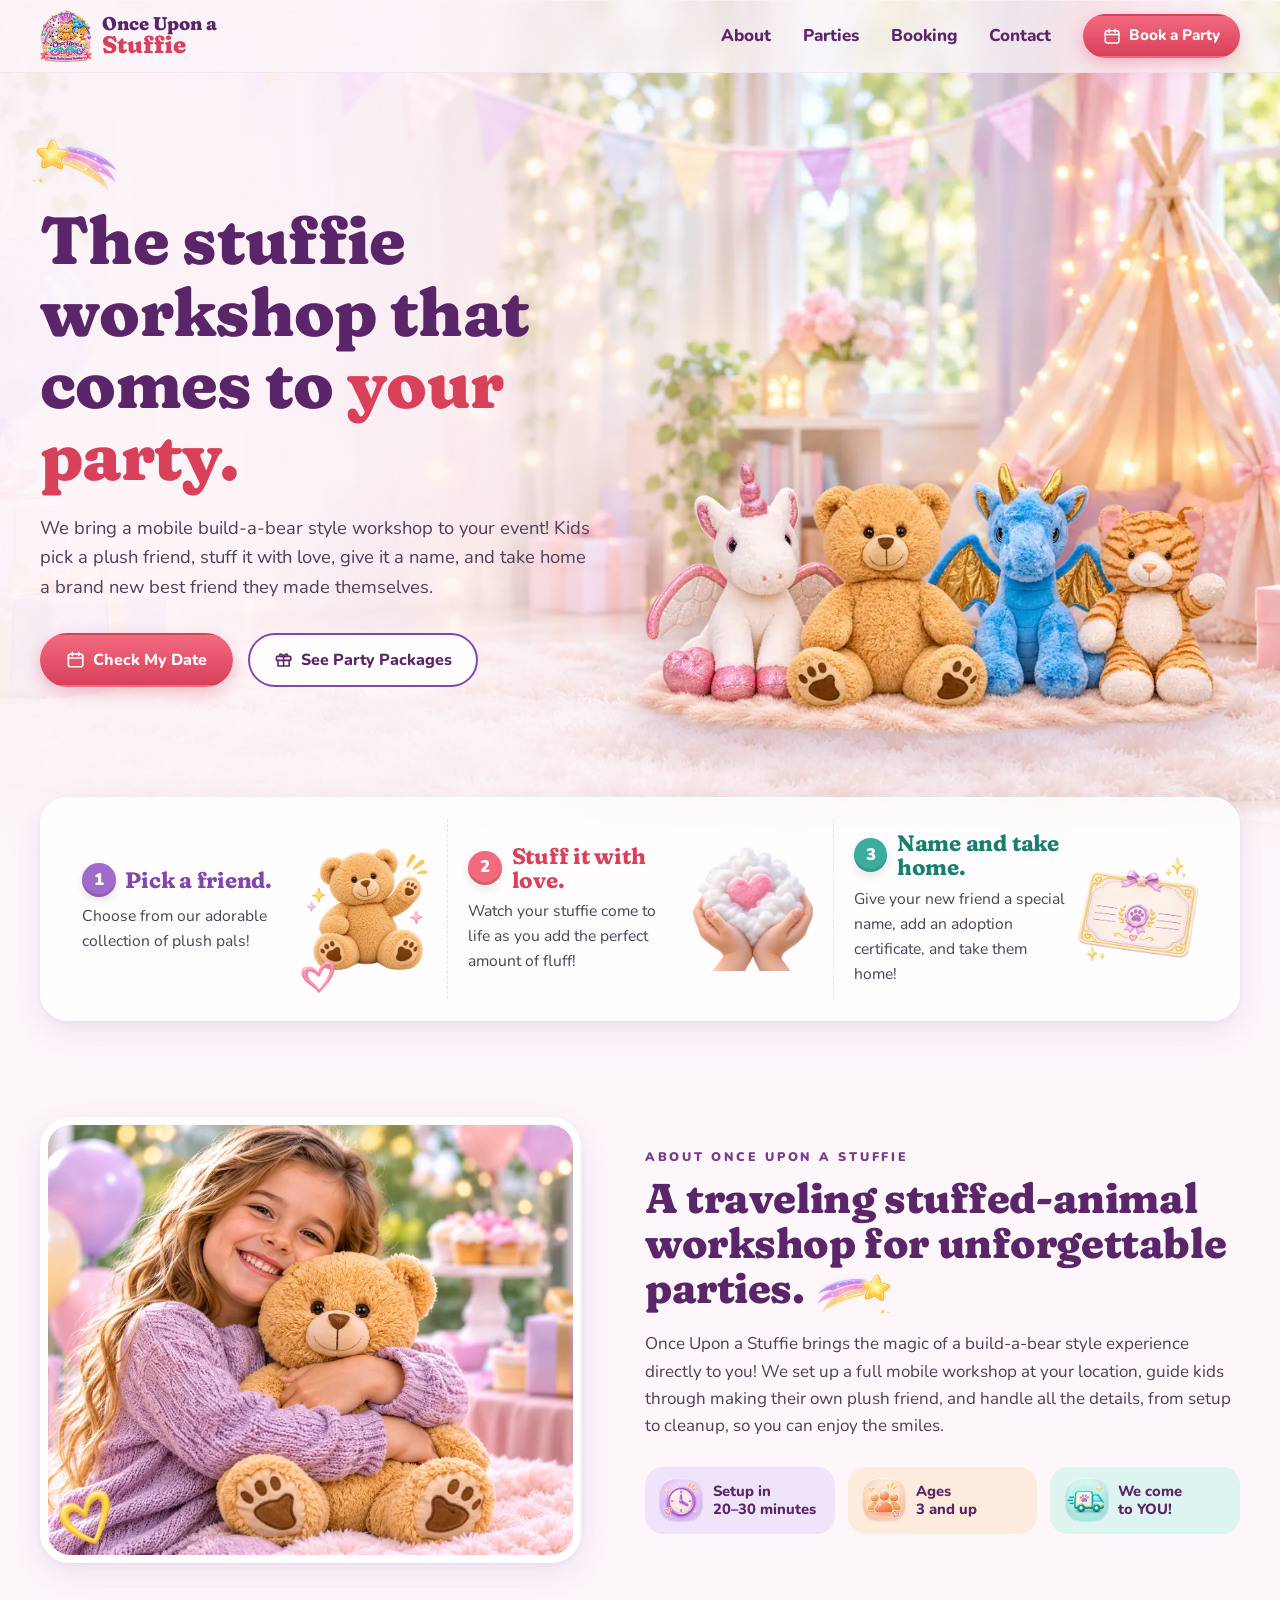
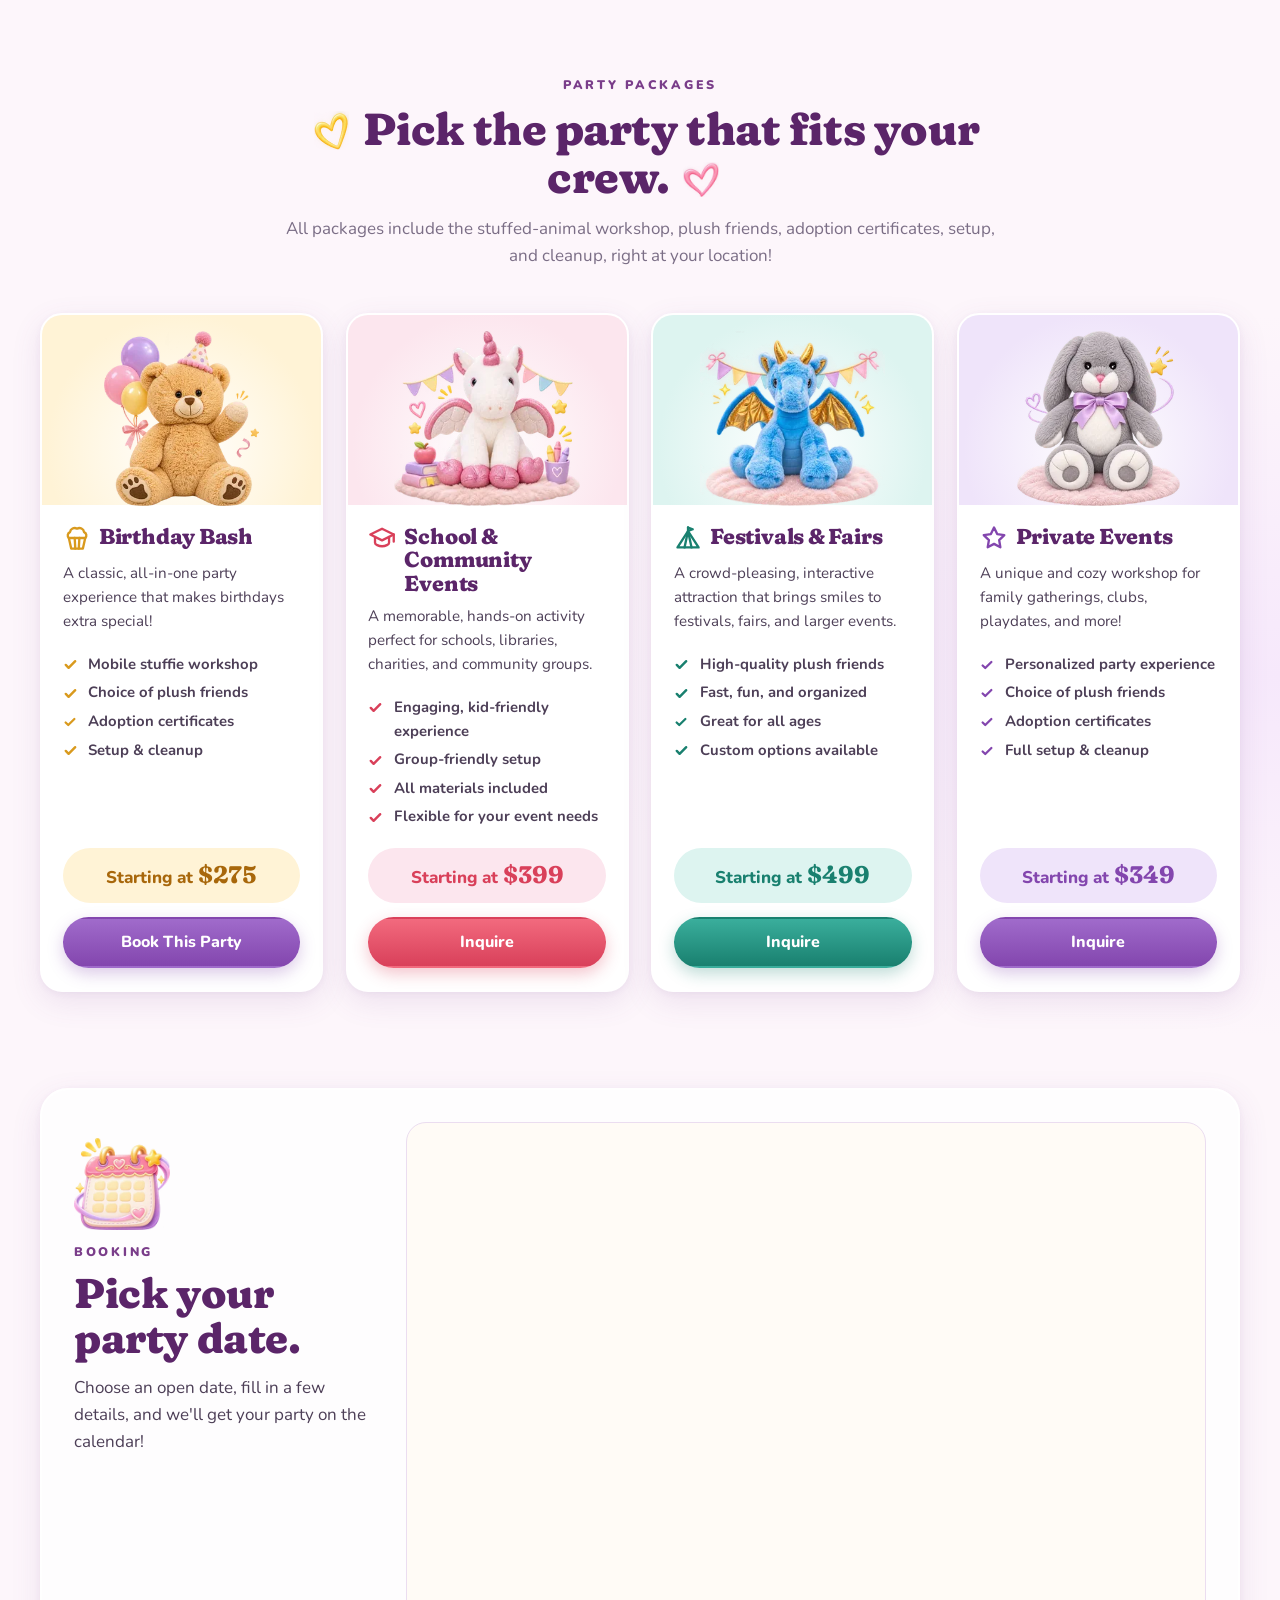
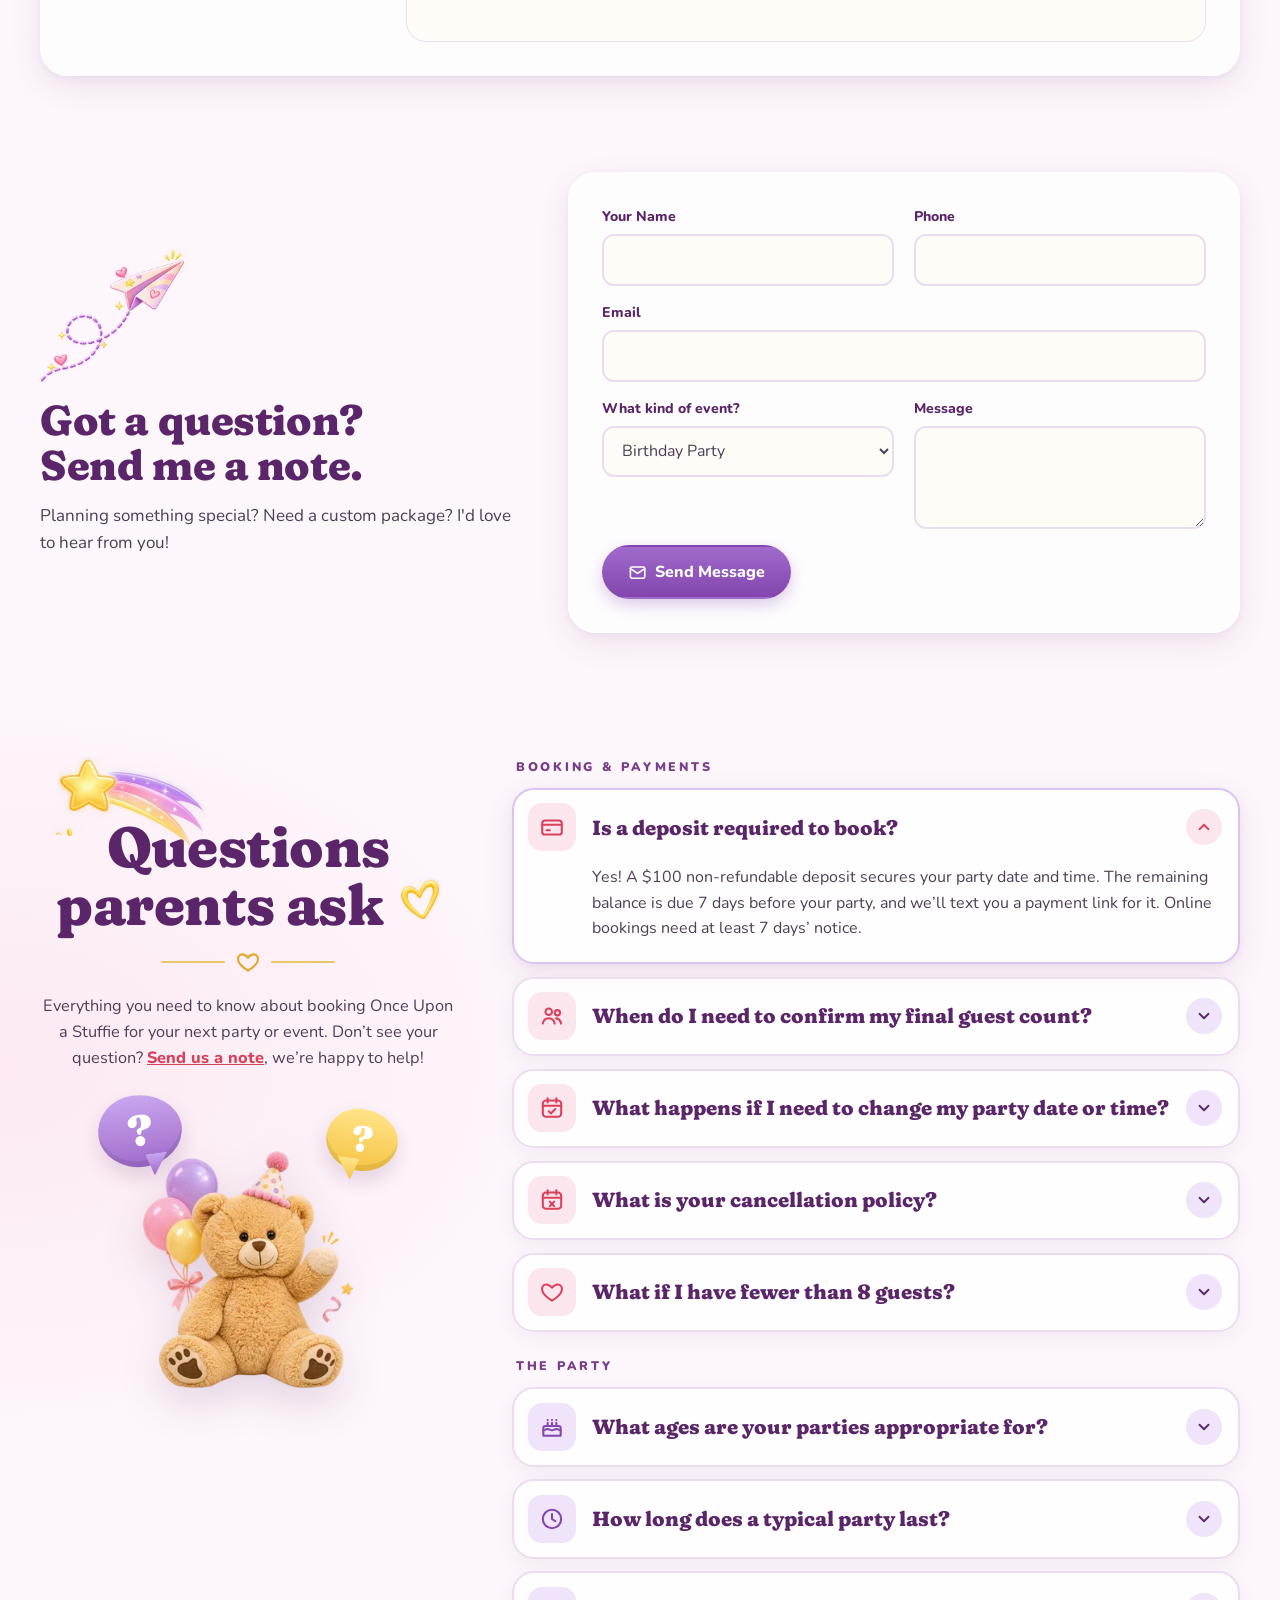
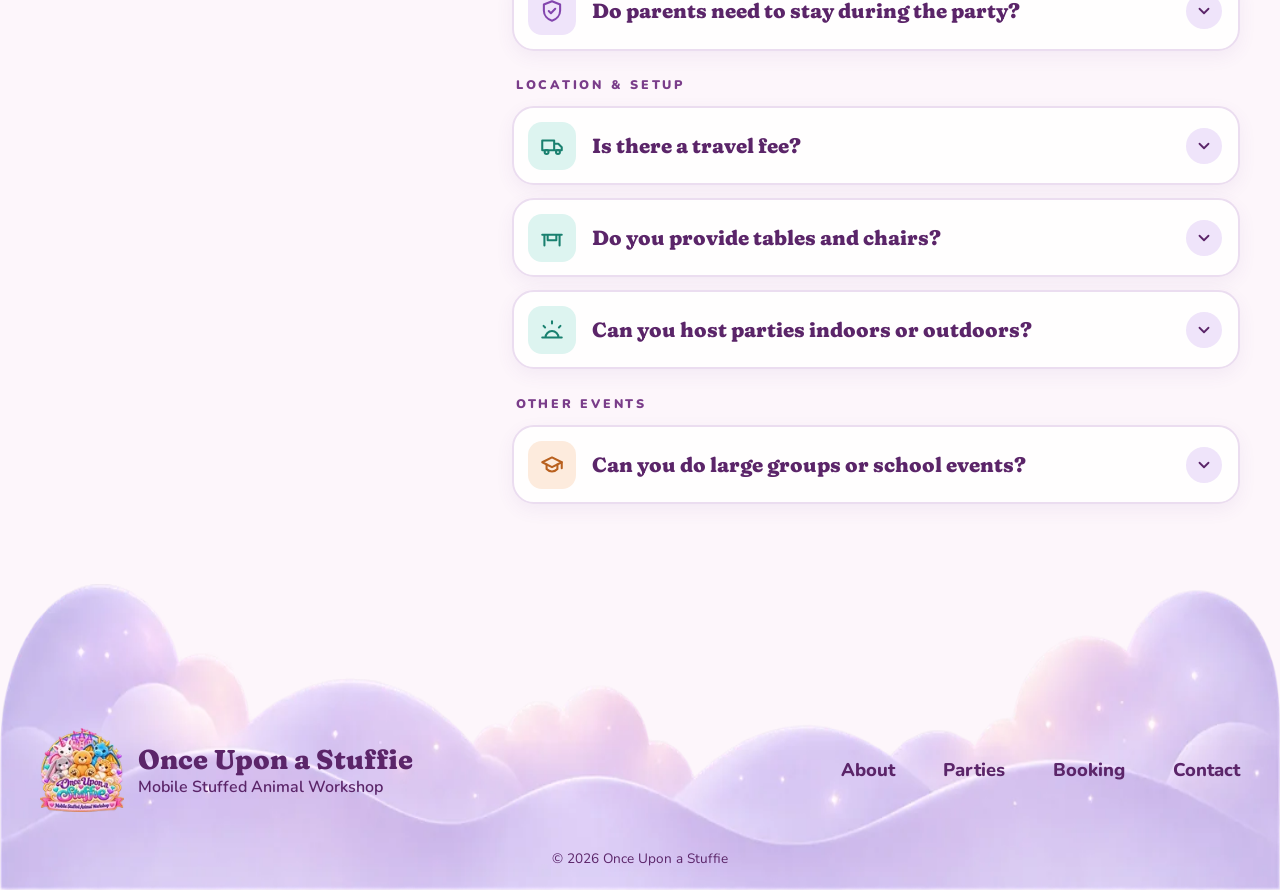
==== index.html @ 780e796c "Add Birthday Bash modal, Inquire buttons, FAQ section and footer updates" ====
<!doctype html>
<html lang="en">
<head>
  <meta charset="utf-8">
  <meta name="viewport" content="width=device-width, initial-scale=1">
  <title>Once Upon a Stuffie | Mobile Stuffed Animal Workshop</title>
  <meta name="description" content="A mobile stuffed animal workshop that comes to your party. Kids pick a plush friend, stuff it with love, name it, and take it home. Birthdays, schools, festivals and private events.">
  <meta name="theme-color" content="#FBEFF7">
  <link rel="icon" href="/favicon.png" type="image/png">
  <link rel="apple-touch-icon" href="/apple-touch-icon.png">

  <meta property="og:type" content="website">
  <meta property="og:title" content="Once Upon a Stuffie | Mobile Stuffed Animal Workshop">
  <meta property="og:description" content="The stuffie workshop that comes to your party.">
  <meta property="og:image" content="/assets/img/og-image.jpg">
  <meta name="twitter:card" content="summary_large_image">

  <link rel="preload" href="/assets/fonts/fraunces-soft.woff2" as="font" type="font/woff2" crossorigin>
  <link rel="preload" href="/assets/fonts/nunito.woff2" as="font" type="font/woff2" crossorigin>
  <link rel="preload" as="image" href="/assets/img/hero-room.webp" imagesrcset="/assets/img/hero-room-xs.webp 700w, /assets/img/hero-room-sm.webp 900w, /assets/img/hero-room.webp 1672w" imagesizes="100vw" fetchpriority="high">
  <link rel="stylesheet" href="/assets/css/styles.css">

  <script type="application/ld+json">
  {
    "@context": "https://schema.org",
    "@type": "LocalBusiness",
    "name": "Once Upon a Stuffie",
    "description": "Mobile stuffed animal workshop for birthdays, schools, festivals and private events.",
    "image": "/assets/img/og-image.jpg"
  }
  </script>
</head>
<body>
  <a class="skip-link" href="#main">Skip to content</a>

  <header class="site-header" id="top">
    <div class="wrap header-inner">
      <a class="brand" href="#top" aria-label="Once Upon a Stuffie home">
        <img src="/assets/img/logo-xs.webp" width="104" height="103" alt="" class="brand-mark">
        <span class="brand-name">Once Upon a <span>Stuffie</span></span>
      </a>
      <button class="nav-toggle" aria-expanded="false" aria-controls="site-nav" aria-label="Open menu">
        <span></span><span></span><span></span>
      </button>
      <nav class="site-nav" id="site-nav" aria-label="Main">
        <a href="#about">About</a>
        <a href="#parties">Parties</a>
        <a href="#booking">Booking</a>
        <a href="#contact">Contact</a>
        <a class="btn btn-coral btn-sm" href="#booking">
          <svg aria-hidden="true" viewBox="0 0 24 24"><use href="#i-cal"/></svg>Book a Party
        </a>
      </nav>
    </div>
  </header>

  <main id="main">
    <!-- HERO -->
    <section class="hero">
      <div class="hero-bg">
        <img src="/assets/img/hero-room.webp" srcset="/assets/img/hero-room-xs.webp 700w, /assets/img/hero-room-sm.webp 900w, /assets/img/hero-room.webp 1672w" sizes="100vw" width="1672" height="941" alt="" fetchpriority="high">
      </div>
      <div class="wrap hero-inner">
        <div class="hero-copy">
          <img class="deco deco-hero-star" src="/assets/img/deco-star.webp" width="240" height="130" alt="">
          <h1>The stuffie workshop that comes to <em>your party.</em></h1>
          <p class="lead">We bring a mobile build-a-bear style workshop to your event! Kids pick a plush friend, stuff it with love, give it a name, and take home a brand new best friend they made themselves.</p>
          <div class="hero-actions">
            <a class="btn btn-coral" href="#booking">
              <svg aria-hidden="true" viewBox="0 0 24 24"><use href="#i-cal"/></svg>Check My Date
            </a>
            <a class="btn btn-outline" href="#parties">
              <svg aria-hidden="true" viewBox="0 0 24 24"><use href="#i-gift"/></svg>See Party Packages
            </a>
          </div>
        </div>
        <div class="hero-art">
          <img class="hero-stuffies" src="/assets/img/hero-stuffies.webp" srcset="/assets/img/hero-stuffies-sm.webp 560w, /assets/img/hero-stuffies-md.webp 760w, /assets/img/hero-stuffies.webp 1000w" sizes="(max-width: 900px) 100vw, 55vw" width="1000" height="449" alt="A unicorn, teddy bear, dragon and kitty stuffie sitting together on a fluffy rug">
        </div>
      </div>
    </section>

    <!-- STEPS -->
    <section class="steps-wrap" aria-label="How it works">
      <div class="wrap">
        <ol class="steps">
          <li class="step step-1">
            <div class="step-text">
              <h2><span class="num">1</span>Pick a friend.</h2>
              <p>Choose from our adorable collection of plush pals!</p>
            </div>
            <img src="/assets/img/step-bear.webp" width="300" height="305" alt="A waving teddy bear" loading="lazy">
            <img class="deco deco-step-heart" src="/assets/img/deco-heart-pink.webp" width="90" height="88" alt="" loading="lazy">
          </li>
          <li class="step step-2">
            <div class="step-text">
              <h2><span class="num">2</span>Stuff it with love.</h2>
              <p>Watch your stuffie come to life as you add the perfect amount of fluff!</p>
            </div>
            <img src="/assets/img/step-fluff.webp" width="300" height="312" alt="Small hands holding fluffy stuffing with a pink heart" loading="lazy">
          </li>
          <li class="step step-3">
            <div class="step-text">
              <h2><span class="num">3</span>Name and take home.</h2>
              <p>Give your new friend a special name, add an adoption certificate, and take them home!</p>
            </div>
            <img src="/assets/img/step-certificate.webp" width="300" height="261" alt="A stuffie adoption certificate with a paw print seal" loading="lazy">
          </li>
        </ol>
      </div>
    </section>

    <!-- ABOUT -->
    <section class="about" id="about">
      <div class="wrap about-inner">
        <figure class="about-photo">
          <img src="/assets/img/girl-bear.webp" srcset="/assets/img/girl-bear-sm.webp 440w, /assets/img/girl-bear.webp 820w" sizes="(max-width: 900px) 100vw, 45vw" width="820" height="651" alt="A smiling girl hugging her new teddy bear at a party" loading="lazy">
          <img class="deco deco-about-hearts" src="/assets/img/deco-heart-yellow.webp" width="70" height="76" alt="" loading="lazy">
        </figure>
        <div class="about-copy">
          <p class="eyebrow">About Once Upon a Stuffie</p>
          <h2>A traveling stuffed-animal workshop for unforgettable parties. <img class="deco deco-inline-star" src="/assets/img/deco-star.webp" width="240" height="130" alt="" loading="lazy"></h2>
          <p>Once Upon a Stuffie brings the magic of a build-a-bear style experience directly to you! We set up a full mobile workshop at your location, guide kids through making their own plush friend, and handle all the details, from setup to cleanup, so you can enjoy the smiles.</p>
          <ul class="chips">
            <li class="chip chip-lilac"><img src="/assets/img/icon-clock.webp" width="140" height="139" alt="" loading="lazy">Setup in<br>20–30 minutes</li>
            <li class="chip chip-peach"><img src="/assets/img/icon-people.webp" width="140" height="138" alt="" loading="lazy">Ages<br>3 and up</li>
            <li class="chip chip-mint"><img src="/assets/img/icon-truck.webp" width="140" height="138" alt="" loading="lazy">We come<br>to YOU!</li>
          </ul>
        </div>
      </div>
    </section>

    <!-- PACKAGES -->
    <section class="packages" id="parties">
      <div class="wrap">
        <header class="section-head">
          <p class="eyebrow">Party Packages</p>
          <h2><img class="deco" src="/assets/img/deco-heart-yellow.webp" width="70" height="76" alt="" loading="lazy">Pick the party that fits your crew.<img class="deco" src="/assets/img/deco-heart-pink.webp" width="90" height="88" alt="" loading="lazy"></h2>
          <p>All packages include the stuffed-animal workshop, plush friends, adoption certificates, setup, and cleanup, right at your location!</p>
        </header>

        <div class="cards">
          <article class="card card-yellow">
            <div class="card-art"><img src="/assets/img/pkg-bear.webp" srcset="/assets/img/pkg-bear-sm.webp 260w, /assets/img/pkg-bear.webp 520w" sizes="180px" width="520" height="588" alt="A teddy bear in a party hat with balloons" loading="lazy"></div>
            <div class="card-body">
              <h3><svg aria-hidden="true" viewBox="0 0 24 24"><use href="#i-cupcake"/></svg>Birthday Bash</h3>
              <p>A classic, all-in-one party experience that makes birthdays extra special!</p>
              <ul class="checks">
                <li>Mobile stuffie workshop</li>
                <li>Choice of plush friends</li>
                <li>Adoption certificates</li>
                <li>Setup &amp; cleanup</li>
              </ul>
              <p class="price">Starting at <strong>$275</strong></p>
              <button class="btn btn-purple btn-block" type="button" data-open-packages aria-haspopup="dialog">Book This Party</button>
            </div>
          </article>

          <article class="card card-pink">
            <div class="card-art"><img src="/assets/img/pkg-unicorn.webp" srcset="/assets/img/pkg-unicorn-sm.webp 260w, /assets/img/pkg-unicorn.webp 520w" sizes="180px" width="520" height="488" alt="A winged unicorn stuffie with books and crayons" loading="lazy"></div>
            <div class="card-body">
              <h3><svg aria-hidden="true" viewBox="0 0 24 24"><use href="#i-school"/></svg>School &amp; Community Events</h3>
              <p>A memorable, hands-on activity perfect for schools, libraries, charities, and community groups.</p>
              <ul class="checks">
                <li>Engaging, kid-friendly experience</li>
                <li>Group-friendly setup</li>
                <li>All materials included</li>
                <li>Flexible for your event needs</li>
              </ul>
              <p class="price">Starting at <strong>$399</strong></p>
              <a class="btn btn-coral btn-block" href="#contact" data-inquire="School or Community Event">Inquire</a>
            </div>
          </article>

          <article class="card card-mint">
            <div class="card-art"><img src="/assets/img/pkg-dragon.webp" srcset="/assets/img/pkg-dragon-sm.webp 260w, /assets/img/pkg-dragon.webp 520w" sizes="180px" width="520" height="493" alt="A blue dragon stuffie with gold wings" loading="lazy"></div>
            <div class="card-body">
              <h3><svg aria-hidden="true" viewBox="0 0 24 24"><use href="#i-tent"/></svg>Festivals &amp; Fairs</h3>
              <p>A crowd-pleasing, interactive attraction that brings smiles to festivals, fairs, and larger events.</p>
              <ul class="checks">
                <li>High-quality plush friends</li>
                <li>Fast, fun, and organized</li>
                <li>Great for all ages</li>
                <li>Custom options available</li>
              </ul>
              <p class="price">Starting at <strong>$499</strong></p>
              <a class="btn btn-teal btn-block" href="#contact" data-inquire="Festival or Fair">Inquire</a>
            </div>
          </article>

          <article class="card card-lilac">
            <div class="card-art"><img src="/assets/img/pkg-bunny.webp" srcset="/assets/img/pkg-bunny-sm.webp 260w, /assets/img/pkg-bunny.webp 520w" sizes="180px" width="520" height="558" alt="A gray bunny stuffie with a lilac bow" loading="lazy"></div>
            <div class="card-body">
              <h3><svg aria-hidden="true" viewBox="0 0 24 24"><use href="#i-star"/></svg>Private Events</h3>
              <p>A unique and cozy workshop for family gatherings, clubs, playdates, and more!</p>
              <ul class="checks">
                <li>Personalized party experience</li>
                <li>Choice of plush friends</li>
                <li>Adoption certificates</li>
                <li>Full setup &amp; cleanup</li>
              </ul>
              <p class="price">Starting at <strong>$349</strong></p>
              <a class="btn btn-purple btn-block" href="#contact" data-inquire="Private Event">Inquire</a>
            </div>
          </article>
        </div>
      </div>
    </section>

    <!-- BOOKING -->
    <section class="booking" id="booking">
      <div class="wrap">
        <div class="panel booking-panel">
          <div class="booking-intro">
            <img class="booking-icon" src="/assets/img/icon-calendar.webp" width="220" height="210" alt="" loading="lazy">
            <p class="eyebrow">Booking</p>
            <h2>Pick your party date.</h2>
            <p>Choose an open date, fill in a few details, and we'll get your party on the calendar!</p>
            <p class="booking-picked" hidden>Package: <strong data-picked></strong></p>
          </div>
          <div class="booking-cal">
            <div id="cal-booking" class="cal-embed" aria-live="polite">
              <p class="cal-loading">Loading the calendar…</p>
            </div>
          </div>
        </div>
      </div>
    </section>

    <!-- CONTACT -->
    <section class="contact" id="contact">
      <div class="wrap contact-inner">
        <div class="contact-intro">
          <img class="contact-plane" src="/assets/img/deco-plane.webp" width="220" height="209" alt="" loading="lazy">
          <h2>Got a question?<br>Send me a note.</h2>
          <p>Planning something special? Need a custom package? I'd love to hear from you!</p>
        </div>
        <form class="panel contact-form" name="contact" method="POST" data-netlify="true" netlify-honeypot="bot-field" action="/thanks.html">
          <input type="hidden" name="form-name" value="contact">
          <p class="hp"><label>Don't fill this out: <input name="bot-field" tabindex="-1" autocomplete="off"></label></p>
          <div class="field">
            <label for="c-name">Your Name</label>
            <input id="c-name" name="name" type="text" autocomplete="name" required>
          </div>
          <div class="field">
            <label for="c-phone">Phone</label>
            <input id="c-phone" name="phone" type="tel" autocomplete="tel">
          </div>
          <div class="field field-full">
            <label for="c-email">Email</label>
            <input id="c-email" name="email" type="email" autocomplete="email" required>
          </div>
          <div class="field">
            <label for="c-type">What kind of event?</label>
            <select id="c-type" name="event-type">
              <option>Birthday Party</option>
              <option>School or Community Event</option>
              <option>Festival or Fair</option>
              <option>Private Event</option>
              <option>Something else</option>
            </select>
          </div>
          <div class="field field-msg">
            <label for="c-msg">Message</label>
            <textarea id="c-msg" name="message" rows="3" required></textarea>
          </div>
          <div class="form-foot">
            <button class="btn btn-purple" type="submit">
              <svg aria-hidden="true" viewBox="0 0 24 24"><use href="#i-mail"/></svg>Send Message
            </button>
            <p class="form-status" role="status" aria-live="polite"></p>
          </div>
        </form>
      </div>
    </section>
    <!-- FAQ -->
    <section class="faq" id="faq" aria-labelledby="faq-title">
      <div class="wrap faq-inner">
        <div class="faq-intro">
          <img class="faq-star" src="/assets/img/deco-star.webp" width="240" height="130" alt="" loading="lazy">
          <h2 id="faq-title">Questions parents ask <img class="faq-heart" src="/assets/img/deco-heart-yellow.webp" width="70" height="76" alt="" loading="lazy"></h2>
          <span class="faq-rule" aria-hidden="true"><svg viewBox="0 0 24 24"><path d="M12 20s-7.5-4.6-9-9.2C2 7.6 4 5 6.9 5c2 0 3.6 1.2 5.1 3 1.5-1.8 3.1-3 5.1-3C20 5 22 7.6 21 10.8 19.5 15.4 12 20 12 20z" fill="none" stroke="currentColor" stroke-width="2"/></svg></span>
          <p>Everything you need to know about booking Once Upon a Stuffie for your next party or event. Don’t see your question? <a href="#contact">Send us a note</a>, we’re happy to help!</p>
          <div class="faq-art" aria-hidden="true">
            <span class="faq-bubble faq-bubble-purple">?</span>
            <span class="faq-bubble faq-bubble-yellow">?</span>
            <img src="/assets/img/pkg-bear.webp" srcset="/assets/img/pkg-bear-sm.webp 260w, /assets/img/pkg-bear.webp 520w" sizes="260px" width="520" height="588" alt="" loading="lazy">
          </div>
        </div>
        <div class="faq-list">
          <h3 class="faq-group">Booking &amp; Payments</h3>
          <details class="faq-item faq-pink" open>
            <summary><span class="faq-icon" aria-hidden="true"><svg viewBox="0 0 24 24"><g fill="none" stroke="currentColor" stroke-width="1.9" stroke-linecap="round" stroke-linejoin="round"><rect x="3" y="6" width="18" height="13" rx="2.5"/><path d="M3 10h18M7 15h3"/></g></svg></span><span class="faq-q">Is a deposit required to book?</span><span class="faq-chev" aria-hidden="true"><svg viewBox="0 0 24 24"><path d="m6 9 6 6 6-6" fill="none" stroke="currentColor" stroke-width="2.4" stroke-linecap="round" stroke-linejoin="round"/></svg></span></summary>
            <p>Yes! A $100 non-refundable deposit secures your party date and time. The remaining balance is due 7 days before your party, and we’ll text you a payment link for it. Online bookings need at least 7 days’ notice.</p>
          </details>
          <details class="faq-item faq-pink">
            <summary><span class="faq-icon" aria-hidden="true"><svg viewBox="0 0 24 24"><g fill="none" stroke="currentColor" stroke-width="1.9" stroke-linecap="round" stroke-linejoin="round"><circle cx="9" cy="8" r="3"/><path d="M3.5 19c.6-3.2 2.8-5 5.5-5s4.9 1.8 5.5 5"/><circle cx="17" cy="9" r="2.4"/><path d="M15.8 14.2c2.3.3 4 1.9 4.6 4.8"/></g></svg></span><span class="faq-q">When do I need to confirm my final guest count?</span><span class="faq-chev" aria-hidden="true"><svg viewBox="0 0 24 24"><path d="m6 9 6 6 6-6" fill="none" stroke="currentColor" stroke-width="2.4" stroke-linecap="round" stroke-linejoin="round"/></svg></span></summary>
            <p>Your final guest count is due at least 7 days before your party. That gives us time to prepare everything for your celebration! Extra guests may be added based on availability and are $38 each.</p>
          </details>
          <details class="faq-item faq-pink">
            <summary><span class="faq-icon" aria-hidden="true"><svg viewBox="0 0 24 24"><g fill="none" stroke="currentColor" stroke-width="1.9" stroke-linecap="round" stroke-linejoin="round"><rect x="3.5" y="5" width="17" height="15" rx="3"/><path d="M8 3v4M16 3v4M3.5 10h17M9 15l2 2 4-4"/></g></svg></span><span class="faq-q">What happens if I need to change my party date or time?</span><span class="faq-chev" aria-hidden="true"><svg viewBox="0 0 24 24"><path d="m6 9 6 6 6-6" fill="none" stroke="currentColor" stroke-width="2.4" stroke-linecap="round" stroke-linejoin="round"/></svg></span></summary>
            <p>Send us a note through the contact form or email <a href="mailto:onceuponastuffie@gmail.com">onceuponastuffie@gmail.com</a> as soon as you can. You can reschedule one time, and your deposit moves to your new date, as long as you let us know at least 7 days before your party. New dates depend on availability.</p>
          </details>
          <details class="faq-item faq-pink">
            <summary><span class="faq-icon" aria-hidden="true"><svg viewBox="0 0 24 24"><g fill="none" stroke="currentColor" stroke-width="1.9" stroke-linecap="round" stroke-linejoin="round"><rect x="3.5" y="5" width="17" height="15" rx="3"/><path d="M8 3v4M16 3v4M3.5 10h17M10 13.5l4 4M14 13.5l-4 4"/></g></svg></span><span class="faq-q">What is your cancellation policy?</span><span class="faq-chev" aria-hidden="true"><svg viewBox="0 0 24 24"><path d="m6 9 6 6 6-6" fill="none" stroke="currentColor" stroke-width="2.4" stroke-linecap="round" stroke-linejoin="round"/></svg></span></summary>
            <p>We understand that things come up! Deposits are non-refundable. If you cancel, any payments you’ve made become a one-time credit toward a future Once Upon a Stuffie party, based on availability. If we ever have to cancel, you’ll get a full refund of everything you’ve paid, or you can reschedule if you prefer.</p>
          </details>
          <details class="faq-item faq-pink">
            <summary><span class="faq-icon" aria-hidden="true"><svg viewBox="0 0 24 24"><g fill="none" stroke="currentColor" stroke-width="1.9" stroke-linecap="round" stroke-linejoin="round"><path d="M12 20s-7.5-4.6-9-9.2C2 7.6 4 5 6.9 5c2 0 3.6 1.2 5.1 3 1.5-1.8 3.1-3 5.1-3C20 5 22 7.6 21 10.8 19.5 15.4 12 20 12 20z"/></g></svg></span><span class="faq-q">What if I have fewer than 8 guests?</span><span class="faq-chev" aria-hidden="true"><svg viewBox="0 0 24 24"><path d="m6 9 6 6 6-6" fill="none" stroke="currentColor" stroke-width="2.4" stroke-linecap="round" stroke-linejoin="round"/></svg></span></summary>
            <p>No problem! Our packages are designed for up to 8 guests, and you’re welcome to celebrate with fewer. The package price stays the same no matter how many guests attend.</p>
          </details>
          <h3 class="faq-group">The Party</h3>
          <details class="faq-item faq-lilac">
            <summary><span class="faq-icon" aria-hidden="true"><svg viewBox="0 0 24 24"><g fill="none" stroke="currentColor" stroke-width="1.9" stroke-linecap="round" stroke-linejoin="round"><path d="M4 20h16v-7a2 2 0 0 0-2-2H6a2 2 0 0 0-2 2z"/><path d="M4 15c1.6 0 2.4-1.2 4-1.2s2.4 1.2 4 1.2 2.4-1.2 4-1.2 2.4 1.2 4 1.2M8 11V8M12 11V8M16 11V8"/><path d="M8 5.5v.01M12 5.5v.01M16 5.5v.01"/></g></svg></span><span class="faq-q">What ages are your parties appropriate for?</span><span class="faq-chev" aria-hidden="true"><svg viewBox="0 0 24 24"><path d="m6 9 6 6 6-6" fill="none" stroke="currentColor" stroke-width="2.4" stroke-linecap="round" stroke-linejoin="round"/></svg></span></summary>
            <p>We recommend our workshops for children ages 3 and up. Some materials have small parts that can be a choking hazard for children under 3, so younger kids need direct help and supervision from an adult.</p>
          </details>
          <details class="faq-item faq-lilac">
            <summary><span class="faq-icon" aria-hidden="true"><svg viewBox="0 0 24 24"><g fill="none" stroke="currentColor" stroke-width="1.9" stroke-linecap="round" stroke-linejoin="round"><circle cx="12" cy="12" r="8.5"/><path d="M12 7.5V12l3 2"/></g></svg></span><span class="faq-q">How long does a typical party last?</span><span class="faq-chev" aria-hidden="true"><svg viewBox="0 0 24 24"><path d="m6 9 6 6 6-6" fill="none" stroke="currentColor" stroke-width="2.4" stroke-linecap="round" stroke-linejoin="round"/></svg></span></summary>
            <p>The Starter party is 60 minutes and the Deluxe party is 90 minutes. We also need about 30 minutes to set up before and 30 minutes to clean up after, so plan for about 2 hours on site for Starter and 2.5 hours for Deluxe.</p>
          </details>
          <details class="faq-item faq-lilac">
            <summary><span class="faq-icon" aria-hidden="true"><svg viewBox="0 0 24 24"><g fill="none" stroke="currentColor" stroke-width="1.9" stroke-linecap="round" stroke-linejoin="round"><path d="M12 3l7.5 3v5.5c0 4.6-3.2 8.2-7.5 9.5-4.3-1.3-7.5-4.9-7.5-9.5V6z"/><path d="M9 12l2 2 4-4"/></g></svg></span><span class="faq-q">Do parents need to stay during the party?</span><span class="faq-chev" aria-hidden="true"><svg viewBox="0 0 24 24"><path d="m6 9 6 6 6-6" fill="none" stroke="currentColor" stroke-width="2.4" stroke-linecap="round" stroke-linejoin="round"/></svg></span></summary>
            <p>Yes. A responsible adult must stay for the whole party. Our friendly attendants guide guests through the stuffie making, but they don’t provide childcare or supervise children on their own.</p>
          </details>
          <h3 class="faq-group">Location &amp; Setup</h3>
          <details class="faq-item faq-mint">
            <summary><span class="faq-icon" aria-hidden="true"><svg viewBox="0 0 24 24"><g fill="none" stroke="currentColor" stroke-width="1.9" stroke-linecap="round" stroke-linejoin="round"><path d="M3 7h11v9H3zM14 10h3.8l3.2 3.2V16H14z"/><circle cx="7" cy="17.5" r="1.8"/><circle cx="17.5" cy="17.5" r="1.8"/></g></svg></span><span class="faq-q">Is there a travel fee?</span><span class="faq-chev" aria-hidden="true"><svg viewBox="0 0 24 24"><path d="m6 9 6 6 6-6" fill="none" stroke="currentColor" stroke-width="2.4" stroke-linecap="round" stroke-linejoin="round"/></svg></span></summary>
            <p>We’re based in Orlando, Florida, and travel within 20 miles of ZIP code 32837 is included. Events farther away may have a travel fee. Send us your event location and we’ll give you a quote.</p>
          </details>
          <details class="faq-item faq-mint">
            <summary><span class="faq-icon" aria-hidden="true"><svg viewBox="0 0 24 24"><g fill="none" stroke="currentColor" stroke-width="1.9" stroke-linecap="round" stroke-linejoin="round"><path d="M3 9h18M5 9v10M19 9v10M8 9v5h8V9"/></g></svg></span><span class="faq-q">Do you provide tables and chairs?</span><span class="faq-chev" aria-hidden="true"><svg viewBox="0 0 24 24"><path d="m6 9 6 6 6-6" fill="none" stroke="currentColor" stroke-width="2.4" stroke-linecap="round" stroke-linejoin="round"/></svg></span></summary>
            <p>We ask the party host to provide tables and chairs for all participants. We bring the workshop supplies and handle setup and cleanup of our activity area, so you can enjoy the celebration!</p>
          </details>
          <details class="faq-item faq-mint">
            <summary><span class="faq-icon" aria-hidden="true"><svg viewBox="0 0 24 24"><g fill="none" stroke="currentColor" stroke-width="1.9" stroke-linecap="round" stroke-linejoin="round"><path d="M3 19h18M6 19a6 6 0 0 1 12 0"/><path d="M12 6V4M5.6 9.6 4.2 8.2M18.4 9.6l1.4-1.4"/></g></svg></span><span class="faq-q">Can you host parties indoors or outdoors?</span><span class="faq-chev" aria-hidden="true"><svg viewBox="0 0 24 24"><path d="m6 9 6 6 6-6" fill="none" stroke="currentColor" stroke-width="2.4" stroke-linecap="round" stroke-linejoin="round"/></svg></span></summary>
            <p>Absolutely! Outdoor parties need a covered, shaded area to protect guests and supplies. If there’s rain or severe weather, an indoor backup location is required so everyone can enjoy the party safely.</p>
          </details>
          <h3 class="faq-group">Other Events</h3>
          <details class="faq-item faq-peach">
            <summary><span class="faq-icon" aria-hidden="true"><svg viewBox="0 0 24 24"><g fill="none" stroke="currentColor" stroke-width="1.9" stroke-linecap="round" stroke-linejoin="round"><path d="M3 9.5 12 5l9 4.5-9 4.5z"/><path d="M7 11.5v4.2c1.4 1.5 3 2.3 5 2.3s3.6-.8 5-2.3v-4.2M21 9.5V15"/></g></svg></span><span class="faq-q">Can you do large groups or school events?</span><span class="faq-chev" aria-hidden="true"><svg viewBox="0 0 24 24"><path d="m6 9 6 6 6-6" fill="none" stroke="currentColor" stroke-width="2.4" stroke-linecap="round" stroke-linejoin="round"/></svg></span></summary>
            <p>Yes! Along with birthday parties, we love bringing the workshop to schools, daycares, corporate events, community gatherings, and other special occasions. Tap <strong>Inquire</strong> on a package above or <a href="#contact">send us a note</a> with your event details, estimated guest count, and location, and we’ll put together a custom quote.</p>
          </details>
        </div>
      </div>
    </section>
  </main>

  <!-- BIRTHDAY PACKAGES MODAL -->
  <dialog class="pkg-modal" id="pkg-modal" aria-labelledby="pkg-title">
    <div class="pkg-sheet">
      <span class="pkg-grabber" aria-hidden="true"></span>
      <header class="pkg-head">
        <img class="pkg-star" src="/assets/img/deco-star.webp" width="240" height="130" alt="" loading="lazy">
        <button class="pkg-close" type="button" data-close-packages aria-label="Close">
          <svg aria-hidden="true" viewBox="0 0 24 24"><path d="M6 6l12 12M18 6L6 18" fill="none" stroke="currentColor" stroke-width="2.6" stroke-linecap="round"/></svg>
        </button>
        <p class="eyebrow">Birthday Bash</p>
        <h2 id="pkg-title">Choose your party package</h2>
        <p class="pkg-sub">We bring the whole workshop to you and take care of setup and cleanup.</p>
      </header>

      <div class="pkg-options">
        <article class="pkg pkg-starter">
          <div class="pkg-art">
            <img src="/assets/img/pkg-bear.webp" srcset="/assets/img/pkg-bear-sm.webp 260w, /assets/img/pkg-bear.webp 520w" sizes="140px" width="520" height="588" alt="A teddy bear in a party hat" loading="lazy">
            <span class="pkg-time"><svg aria-hidden="true" viewBox="0 0 24 24"><g fill="none" stroke="currentColor" stroke-width="2.4" stroke-linecap="round" stroke-linejoin="round"><circle cx="12" cy="12" r="9"/><path d="M12 7v5l3 2"/></g></svg>60 minutes</span>
          </div>
          <div class="pkg-body">
            <div class="pkg-title-row">
              <h3>Starter</h3>
              <p class="pkg-price">from <strong>$275</strong></p>
            </div>
            <p class="pkg-guests">Up to 8 guests, $38 per extra guest</p>
            <ul class="checks">
              <li>A 16" stuffed animal for every guest</li>
              <li>Stuffing and a wishing heart</li>
              <li>Mini white t-shirt plus decorating supplies</li>
              <li>Adoption certificates</li>
              <li>A party attendant to host, set up and clean up</li>
            </ul>
            <button class="btn btn-purple btn-block" type="button" data-book="onceuponastuffie/starter-party-package" data-book-name="Starter">
              <svg aria-hidden="true" viewBox="0 0 24 24"><use href="#i-cal"/></svg>Book Starter
            </button>
          </div>
        </article>

        <article class="pkg pkg-deluxe">
          <div class="pkg-art">
            <img src="/assets/img/pkg-unicorn.webp" srcset="/assets/img/pkg-unicorn-sm.webp 260w, /assets/img/pkg-unicorn.webp 520w" sizes="140px" width="520" height="488" alt="A winged unicorn stuffie" loading="lazy">
            <span class="pkg-time"><svg aria-hidden="true" viewBox="0 0 24 24"><g fill="none" stroke="currentColor" stroke-width="2.4" stroke-linecap="round" stroke-linejoin="round"><circle cx="12" cy="12" r="9"/><path d="M12 7v5l3 2"/></g></svg>90 minutes</span>
            <img class="pkg-heart" src="/assets/img/deco-heart-pink.webp" width="90" height="88" alt="" loading="lazy">
          </div>
          <div class="pkg-body">
            <div class="pkg-title-row">
              <h3>Deluxe</h3>
              <p class="pkg-price">from <strong>$400</strong></p>
            </div>
            <p class="pkg-guests">Up to 8 guests, $38 per extra guest</p>
            <p class="pkg-plus">Everything in Starter, plus:</p>
            <ul class="checks">
              <li>A choice of outfits for every stuffie</li>
              <li>A take-home box for every guest</li>
              <li>Invitation cards for your party</li>
              <li>30 extra minutes of party time</li>
            </ul>
            <button class="btn btn-coral btn-block" type="button" data-book="onceuponastuffie/deluxe-party-package" data-book-name="Deluxe">
              <svg aria-hidden="true" viewBox="0 0 24 24"><use href="#i-cal"/></svg>Book Deluxe
            </button>
          </div>
        </article>
      </div>

      <div class="pkg-note">
        <svg aria-hidden="true" viewBox="0 0 24 24"><use href="#i-gift"/></svg>
        <p><strong>A $100 deposit holds your date.</strong> Your balance and final guest count are due 7 days before the party, and we’ll text you a payment link. The deposit moves to a new date once if you reschedule with at least 7 days' notice.</p>
      </div>
    </div>
  </dialog>

  <footer class="site-footer">
    <div class="wrap footer-inner">
      <a class="brand" href="#top">
        <img src="/assets/img/logo-xs.webp" srcset="/assets/img/logo-xs.webp 104w, /assets/img/logo-sm.webp 300w" sizes="84px" width="104" height="103" alt="" class="brand-mark" loading="lazy">
        <span class="brand-name">Once Upon a Stuffie<small>Mobile Stuffed Animal Workshop</small></span>
      </a>
      <nav aria-label="Footer">
        <a href="#about">About</a>
        <a href="#parties">Parties</a>
        <a href="#booking">Booking</a>
        <a href="#contact">Contact</a>
      </nav>
      <p class="copyright">© <span data-year>2026</span> Once Upon a Stuffie</p>
    </div>
  </footer>

  <!-- Icons -->
  <svg width="0" height="0" style="position:absolute" aria-hidden="true">
    <symbol id="i-cal" viewBox="0 0 24 24"><g fill="none" stroke="currentColor" stroke-width="2" stroke-linecap="round" stroke-linejoin="round"><rect x="3" y="5" width="18" height="16" rx="3"/><path d="M8 3v4M16 3v4M3 10h18"/></g></symbol>
    <symbol id="i-gift" viewBox="0 0 24 24"><g fill="none" stroke="currentColor" stroke-width="2" stroke-linecap="round" stroke-linejoin="round"><rect x="3" y="8" width="18" height="5" rx="1"/><path d="M5 13v7h14v-7M12 8v12M12 8c-1-3-5-4-5-1.5S10 8 12 8zm0 0c1-3 5-4 5-1.5S14 8 12 8z"/></g></symbol>
    <symbol id="i-mail" viewBox="0 0 24 24"><g fill="none" stroke="currentColor" stroke-width="2" stroke-linecap="round" stroke-linejoin="round"><rect x="3" y="5" width="18" height="14" rx="2"/><path d="m3 7 9 6 9-6"/></g></symbol>
    <symbol id="i-cupcake" viewBox="0 0 24 24"><g fill="none" stroke="currentColor" stroke-width="2" stroke-linecap="round" stroke-linejoin="round"><path d="M5 12h14l-2 9H7z"/><path d="M5 12a3 3 0 0 1 1-5 4 4 0 0 1 6-3 4 4 0 0 1 6 3 3 3 0 0 1 1 5M10 12l.5 9M14 12l-.5 9"/></g></symbol>
    <symbol id="i-school" viewBox="0 0 24 24"><g fill="none" stroke="currentColor" stroke-width="2" stroke-linecap="round" stroke-linejoin="round"><path d="m2 9 10-5 10 5-10 5z"/><path d="M6 11v5c0 1.5 3 3 6 3s6-1.5 6-3v-5M22 9v6"/></g></symbol>
    <symbol id="i-tent" viewBox="0 0 24 24"><g fill="none" stroke="currentColor" stroke-width="2" stroke-linecap="round" stroke-linejoin="round"><path d="M12 3v3M12 6 3 20h18z"/><path d="m12 6-3 14M12 6l3 14M12 3l4 1.5-4 1.5"/></g></symbol>
    <symbol id="i-star" viewBox="0 0 24 24"><path fill="none" stroke="currentColor" stroke-width="2" stroke-linejoin="round" d="m12 3 2.7 5.6 6.1.9-4.4 4.3 1 6.1L12 17l-5.4 2.9 1-6.1-4.4-4.3 6.1-.9z"/></symbol>
  </svg>

  <script src="/assets/js/main.js" defer></script>
</body>
</html>
---- assets/css/styles.css ----
@font-face {
  font-family: "Fraunces";
  src: url("/assets/fonts/fraunces-soft.woff2") format("woff2-variations");
  font-weight: 100 900;
  font-style: normal;
  font-display: swap;
}
@font-face {
  font-family: "Nunito";
  src: url("/assets/fonts/nunito.woff2") format("woff2-variations");
  font-weight: 200 1000;
  font-style: normal;
  font-display: swap;
}

:root {
  --plum: #5B2569;
  --plum-soft: #7A3D8A;
  --ink: #4D3F57;
  --muted: #7B6E86;
  --coral: #D9405A;
  --coral-hi: #F26A7E;
  --purple: #8346AE;
  --purple-hi: #A06BCB;
  --teal: #19806F;
  --teal-hi: #3AAE9C;
  --lilac: #EFE4FA;
  --lilac-deep: #D9C4F2;
  --peach: #FDEBDD;
  --mint: #DDF4F0;
  --pink: #FCE6EE;
  --yellow: #FFF3D6;
  --cream: #FFFBF6;
  --line: #EBDDF0;
  --bg: #FDF6FB;
  --radius: 22px;
  --shadow: 0 10px 30px rgba(120, 70, 150, .12), 0 2px 6px rgba(120, 70, 150, .06);
  --display: "Fraunces", "Georgia", serif;
  --body: "Nunito", system-ui, -apple-system, "Segoe UI", sans-serif;
}

*, *::before, *::after { box-sizing: border-box; }
html { scroll-behavior: smooth; scroll-padding-top: 84px; -webkit-text-size-adjust: 100%; }
@media (prefers-reduced-motion: reduce) { html { scroll-behavior: auto; } * { transition: none !important; animation: none !important; } }
body {
  margin: 0;
  font-family: var(--body);
  font-size: 1.0625rem;
  line-height: 1.6;
  color: var(--ink);
  background:
    radial-gradient(1200px 600px at 100% 40%, #F6E8FB 0%, transparent 60%),
    radial-gradient(900px 600px at 0% 75%, #FCE9F1 0%, transparent 60%),
    var(--bg);
  overflow-x: hidden;
}
img { max-width: 100%; height: auto; display: block; }
a { color: inherit; }
h1, h2, h3 {
  font-family: var(--display);
  font-variation-settings: "SOFT" 100, "opsz" 72;
  color: var(--plum);
  line-height: 1.08;
  margin: 0;
  letter-spacing: -.01em;
}
p { margin: 0; }
.wrap { width: min(1200px, 100% - 40px); margin-inline: auto; }
.skip-link { position: absolute; left: -999px; top: 8px; background: #fff; padding: 8px 14px; border-radius: 8px; z-index: 100; }
.skip-link:focus { left: 8px; }
:focus-visible { outline: 3px solid var(--purple); outline-offset: 3px; border-radius: 6px; }
.deco { pointer-events: none; user-select: none; }

/* Buttons */
.btn {
  display: inline-flex; align-items: center; justify-content: center; gap: .5em;
  font: 800 1rem/1 var(--body);
  padding: .95em 1.5em;
  border-radius: 999px;
  border: 2px solid transparent;
  text-decoration: none;
  cursor: pointer;
  transition: transform .15s ease, box-shadow .15s ease, background-color .15s ease;
  color: #fff;
}
.btn svg { width: 1.2em; height: 1.2em; flex: none; }
.btn:hover { transform: translateY(-2px); }
.btn:active { transform: translateY(0); }
.btn-coral { background: linear-gradient(180deg, var(--coral-hi), var(--coral)); box-shadow: 0 6px 16px rgba(217, 64, 90, .3); }
.btn-purple { background: linear-gradient(180deg, var(--purple-hi), var(--purple)); box-shadow: 0 6px 16px rgba(131, 70, 174, .28); }
.btn-teal { background: linear-gradient(180deg, var(--teal-hi), var(--teal)); box-shadow: 0 6px 16px rgba(25, 128, 111, .28); }
.btn-outline { color: var(--plum); background: rgba(255, 255, 255, .85); border-color: var(--purple); }
.btn-sm { padding: .7em 1.2em; font-size: .95rem; }
.btn-block { width: 100%; }

.eyebrow {
  font-weight: 900; font-size: .78rem; letter-spacing: .22em; text-transform: uppercase;
  color: var(--plum-soft); margin-bottom: .6rem;
}

/* Header */
.site-header {
  position: sticky; top: 0; z-index: 50;
  background: rgba(253, 246, 251, .72);
  backdrop-filter: blur(12px); -webkit-backdrop-filter: blur(12px);
  border-bottom: 1px solid rgba(235, 221, 240, .6);
}
.header-inner { display: flex; align-items: center; justify-content: space-between; height: 72px; }
.brand { display: flex; align-items: center; gap: .6rem; text-decoration: none; }
.brand-mark { width: 52px; height: 52px; }
.brand-name {
  font-family: var(--display); font-variation-settings: "SOFT" 100; font-weight: 800;
  color: var(--plum); font-size: 1.15rem; line-height: 1;
}
.brand-name span { display: block; font-size: 1.5rem; color: var(--coral); }
.site-nav { display: flex; align-items: center; gap: 2rem; }
.site-nav a:not(.btn) { text-decoration: none; font-weight: 800; color: var(--plum); position: relative; }
.site-nav a:not(.btn)::after {
  content: ""; position: absolute; left: 0; right: 0; bottom: -4px; height: 3px; border-radius: 3px;
  background: var(--coral-hi); transform: scaleX(0); transition: transform .2s ease;
}
.site-nav a:not(.btn):hover::after { transform: scaleX(1); }
.nav-toggle { display: none; }

/* Hero */
.hero { position: relative; isolation: isolate; overflow: hidden; margin-top: -72px; padding-top: 72px; }
.hero-bg { position: absolute; inset: 0; z-index: -2; }
.hero-bg img { width: 100%; height: 100%; object-fit: cover; object-position: center 40%; }
.hero::before {
  content: ""; position: absolute; inset: 0; z-index: -1;
  background:
    linear-gradient(90deg, rgba(253, 246, 251, .92) 0%, rgba(253, 246, 251, .7) 38%, rgba(253, 246, 251, 0) 62%),
    linear-gradient(0deg, var(--bg) 0%, rgba(253, 246, 251, 0) 22%);
}
.hero-inner {
  display: grid; grid-template-columns: 1fr 1.1fr; align-items: center; gap: 2rem;
  min-height: min(780px, 94vh); padding-block: clamp(3rem, 6vh, 4.5rem) 5.5rem;
}
.hero-copy { position: relative; max-width: 560px; }
.hero h1 { font-size: clamp(2.6rem, 5.2vw, 4.4rem); font-weight: 800; }
.hero h1 em { font-style: normal; color: var(--coral); }
.deco-hero-star { position: absolute; width: clamp(80px, 8vw, 120px); left: clamp(-64px, -4vw, -8px); top: -52px; transform: scaleX(-1) rotate(-8deg); opacity: .95; }
.lead { margin-top: 1.25rem; font-size: 1.15rem; max-width: 30em; }
.hero-actions { display: flex; flex-wrap: wrap; gap: .9rem; margin-top: 2rem; }
.hero-art { position: relative; display: grid; justify-items: center; align-content: center; gap: clamp(1rem, 2vw, 1.75rem); padding-top: calc(clamp(220px, 22vw, 320px) + clamp(1rem, 2vw, 1.75rem)); }
.hero-logo { width: clamp(220px, 22vw, 320px); position: relative; z-index: 1; filter: drop-shadow(0 12px 20px rgba(91, 37, 105, .2)); }
.hero-stuffies { width: min(100%, 620px); filter: drop-shadow(0 18px 24px rgba(91, 37, 105, .18)); }

/* Steps */
.steps-wrap { position: relative; margin-top: -3.5rem; z-index: 2; }
.steps {
  list-style: none; margin: 0; padding: 1.25rem;
  display: grid; grid-template-columns: repeat(3, 1fr);
  background: rgba(255, 255, 255, .78);
  backdrop-filter: blur(10px); -webkit-backdrop-filter: blur(10px);
  border: 2px solid #fff; border-radius: 28px; box-shadow: var(--shadow);
}
.step { position: relative; display: grid; grid-template-columns: 1fr 120px; align-items: center; gap: .75rem; padding: .75rem 1.25rem; }
.step + .step { border-left: 1px dashed var(--line); }
.step h2 { font-size: 1.4rem; display: flex; align-items: center; gap: .6rem; margin-bottom: .45rem; }
.step p { font-size: .98rem; }
.num {
  flex: none; display: grid; place-items: center; width: 2.1rem; height: 2.1rem; border-radius: 50%;
  font: 900 1.05rem/1 var(--body); color: #fff;
  box-shadow: inset 0 -3px 0 rgba(0, 0, 0, .12), 0 4px 10px rgba(0, 0, 0, .1);
}
.step-1 .num { background: var(--purple-hi); }
.step-2 .num { background: var(--coral-hi); }
.step-3 .num { background: var(--teal-hi); }
.step-1 h2 { color: var(--purple); }
.step-2 h2 { color: var(--coral); }
.step-3 h2 { color: var(--teal); }
.deco-step-heart { position: absolute; width: 34px; right: 112px; bottom: 6px; }

/* About */
.about { padding-block: 6rem 4rem; }
.about-inner { display: grid; grid-template-columns: 1fr 1.1fr; gap: 4rem; align-items: center; }
.about-photo { margin: 0; position: relative; }
.about-photo > img:first-child { border-radius: 30px; border: 8px solid #fff; box-shadow: var(--shadow); aspect-ratio: 4 / 3.3; object-fit: cover; width: 100%; }
.deco-about-hearts { position: absolute; width: 54px; left: 18px; bottom: 18px; }
.about h2 { font-size: clamp(1.9rem, 3.3vw, 2.6rem); font-weight: 800; }
.deco-inline-star { display: inline-block; width: 74px; vertical-align: middle; margin-left: .25rem; }
.about-copy > p:not(.eyebrow) { margin-top: 1.1rem; }
.chips { list-style: none; padding: 0; margin: 1.75rem 0 0; display: grid; grid-template-columns: repeat(3, 1fr); gap: .8rem; }
.chip { display: flex; align-items: center; gap: .6rem; padding: .7rem .9rem; border-radius: 18px; font-weight: 800; font-size: .92rem; line-height: 1.25; color: var(--plum); }
.chip img { width: 44px; height: 44px; flex: none; }
.chip-lilac { background: var(--lilac); }
.chip-peach { background: var(--peach); }
.chip-mint { background: var(--mint); }

/* Packages */
.packages { padding-block: 3rem 5rem; }
.section-head { text-align: center; max-width: 720px; margin: 0 auto 2.75rem; }
.section-head h2 { font-size: clamp(1.9rem, 3.6vw, 2.8rem); font-weight: 800; }
.section-head h2 .deco { display: inline-block; width: .8em; vertical-align: middle; margin: 0 .3em; position: relative; top: -.08em; }
.section-head > p:last-child { margin-top: .8rem; color: var(--muted); }
.cards { display: grid; grid-template-columns: repeat(4, 1fr); gap: 1.4rem; }
.card {
  display: flex; flex-direction: column; overflow: hidden;
  background: #fff; border-radius: var(--radius); border: 2px solid #fff; box-shadow: var(--shadow);
  transition: transform .2s ease, box-shadow .2s ease;
}
.card:hover { transform: translateY(-4px); box-shadow: 0 18px 40px rgba(120, 70, 150, .18); }
.card-art { height: 190px; display: grid; place-items: end center; padding-top: 1rem; }
.card-art img { height: 175px; width: auto; object-fit: contain; }
.card-yellow .card-art { background: radial-gradient(circle at 50% 70%, #fff 0%, var(--yellow) 70%); }
.card-pink .card-art { background: radial-gradient(circle at 50% 70%, #fff 0%, var(--pink) 70%); }
.card-mint .card-art { background: radial-gradient(circle at 50% 70%, #fff 0%, var(--mint) 70%); }
.card-lilac .card-art { background: radial-gradient(circle at 50% 70%, #fff 0%, var(--lilac) 70%); }
.card-body { flex: 1; display: flex; flex-direction: column; padding: 1.25rem 1.3rem 1.4rem; }
.card h3 { font-size: 1.35rem; font-weight: 800; display: flex; align-items: flex-start; gap: .5rem; }
.card h3 svg { width: 1.3em; height: 1.3em; flex: none; margin-top: -.05em; }
.card-yellow h3 svg { color: #D99A1E; }
.card-pink h3 svg { color: var(--coral); }
.card-mint h3 svg { color: var(--teal); }
.card-lilac h3 svg { color: var(--purple); }
.card-body > p:not(.price) { font-size: .95rem; margin-top: .55rem; }
.checks { list-style: none; padding: 0; margin: .9rem 0 1.2rem; font-size: .93rem; font-weight: 700; }
.checks li { position: relative; padding-left: 1.6rem; margin-top: .3rem; }
.checks li::before {
  content: ""; position: absolute; left: 0; top: .3em; width: 1em; height: 1em; border-radius: 50%;
  background: currentColor no-repeat center / 70%;
  -webkit-mask: url("data:image/svg+xml,%3Csvg xmlns='http://www.w3.org/2000/svg' viewBox='0 0 16 16'%3E%3Cpath d='M3 8.5l3 3 7-7' fill='none' stroke='black' stroke-width='2.6' stroke-linecap='round' stroke-linejoin='round'/%3E%3C/svg%3E") center / contain no-repeat;
  mask: url("data:image/svg+xml,%3Csvg xmlns='http://www.w3.org/2000/svg' viewBox='0 0 16 16'%3E%3Cpath d='M3 8.5l3 3 7-7' fill='none' stroke='black' stroke-width='2.6' stroke-linecap='round' stroke-linejoin='round'/%3E%3C/svg%3E") center / contain no-repeat;
}
.card-yellow .checks li::before { color: #D99A1E; }
.card-pink .checks li::before { color: var(--coral); }
.card-mint .checks li::before { color: var(--teal); }
.card-lilac .checks li::before { color: var(--purple); }
.price { margin-top: auto; margin-bottom: .9rem; text-align: center; padding: .5rem; border-radius: 999px; font-weight: 800; color: var(--coral); }
.price strong { font-family: var(--display); font-size: 1.5rem; font-variation-settings: "SOFT" 100; }
.card-yellow .price { background: var(--yellow); color: #A8670B; }
.card-pink .price { background: var(--pink); }
.card-mint .price { background: var(--mint); color: var(--teal); }
.card-lilac .price { background: var(--lilac); color: var(--purple); }

/* Panels */
.panel { background: rgba(255, 255, 255, .82); border: 2px solid #fff; border-radius: 28px; box-shadow: var(--shadow); }

/* Booking */
.booking { padding-block: 1rem 4rem; }
.booking-panel { display: grid; grid-template-columns: 300px 1fr; gap: 2rem; padding: 2rem; align-items: start; }
.booking-intro { padding-top: 1rem; }
.booking-icon { width: 96px; margin-bottom: .75rem; }
.booking h2 { font-size: clamp(2rem, 3.4vw, 2.6rem); font-weight: 800; margin-bottom: .8rem; }
.booking-picked { margin-top: 1rem; padding: .6rem .9rem; border-radius: 14px; background: var(--pink); font-size: .95rem; }
.booking-picked strong { color: var(--coral); }
.booking-cal { min-width: 0; }
.cal-embed { min-height: 520px; border-radius: 20px; background: var(--cream); border: 1px solid var(--line); overflow: auto; }
.cal-loading, .cal-missing { padding: 2rem; color: var(--muted); text-align: center; }
.cal-missing { display: grid; gap: 1rem; justify-items: center; place-content: center; min-height: 520px; }

/* Contact */
.contact { padding-block: 2rem 6rem; }
.contact-inner { display: grid; grid-template-columns: 1fr 1.4fr; gap: 3rem; align-items: center; }
.contact-plane { width: 150px; margin-bottom: 1rem; }
.contact h2 { font-size: clamp(2rem, 3.4vw, 2.6rem); font-weight: 800; margin-bottom: .9rem; }
.contact-form { display: grid; grid-template-columns: 1fr 1fr; gap: 1rem 1.25rem; padding: 2rem; }
.field { display: grid; gap: .35rem; align-content: start; }
.field-full { grid-column: 1 / -1; }
.field-msg { grid-row: span 1; }
.field label { font-weight: 800; font-size: .88rem; color: var(--plum); }
.field input, .field select, .field textarea {
  font: inherit; font-size: 1rem; color: var(--ink);
  background: var(--cream); border: 2px solid var(--line); border-radius: 12px; padding: .7rem .85rem; width: 100%;
  transition: border-color .15s ease, box-shadow .15s ease;
}
.field textarea { resize: vertical; min-height: 96px; }
.field input:focus, .field select:focus, .field textarea:focus { outline: none; border-color: var(--purple-hi); box-shadow: 0 0 0 4px rgba(160, 107, 203, .18); }
.form-foot { grid-column: 1 / -1; display: flex; align-items: center; gap: 1rem; flex-wrap: wrap; }
.form-status { font-weight: 700; color: var(--teal); }
.form-status.is-error { color: var(--coral); }
.hp { position: absolute; left: -9999px; }

/* Footer */
.site-footer {
  position: relative; padding: 8rem 0 1.25rem;
  min-height: calc(100vw * 251 / 1422);
  display: flex; flex-direction: column; justify-content: flex-end;
  background: url("/assets/img/clouds.webp") center bottom / 100% 100% no-repeat;
}
.footer-inner { display: flex; align-items: center; justify-content: space-between; gap: 1.5rem; flex-wrap: wrap; }
.site-footer .brand-name { font-size: 1.35rem; }
.site-footer .brand-name small { display: block; font-family: var(--body); font-size: .8rem; font-weight: 700; color: var(--plum-soft); margin-top: .3rem; }
.site-footer nav { display: flex; gap: 2rem; }
.site-footer nav a { text-decoration: none; font-weight: 800; color: var(--plum); }
.copyright { width: 100%; text-align: center; font-size: .85rem; color: var(--plum); margin-top: .75rem; }

/* Reveal on scroll */
.js .reveal { opacity: 0; transform: translateY(18px); transition: opacity .6s ease, transform .6s ease; }
.js .reveal.is-in { opacity: 1; transform: none; }

/* ---------- Responsive ---------- */
@media (max-width: 1280px) {
  .deco-hero-star { left: -6px; top: -64px; width: 84px; }
}

@media (max-width: 1100px) {
  .cards { grid-template-columns: repeat(2, 1fr); }
  .step { grid-template-columns: 1fr; text-align: left; }
  .step img:not(.deco) { width: 110px; justify-self: end; margin-top: -.5rem; }
  .deco-step-heart { display: none; }
}

@media (max-width: 900px) {
  .nav-toggle {
    display: grid; gap: 5px; place-content: center; width: 46px; height: 46px; border-radius: 50%;
    border: 0; background: #fff; box-shadow: var(--shadow); cursor: pointer;
  }
  .nav-toggle span { display: block; width: 20px; height: 2.5px; border-radius: 2px; background: var(--plum); transition: transform .2s ease, opacity .2s ease; }
  .nav-toggle[aria-expanded="true"] span:nth-child(1) { transform: translateY(7.5px) rotate(45deg); }
  .nav-toggle[aria-expanded="true"] span:nth-child(2) { opacity: 0; }
  .nav-toggle[aria-expanded="true"] span:nth-child(3) { transform: translateY(-7.5px) rotate(-45deg); }
  .site-nav {
    position: absolute; top: 72px; left: 12px; right: 12px; flex-direction: column; align-items: stretch; gap: .25rem;
    padding: 1rem; background: #fff; border-radius: 22px; box-shadow: var(--shadow);
    opacity: 0; visibility: hidden; transform: translateY(-8px); transition: opacity .2s ease, transform .2s ease, visibility .2s;
  }
  .site-nav.is-open { opacity: 1; visibility: visible; transform: none; }
  .site-nav a:not(.btn) { padding: .75rem 1rem; border-radius: 12px; }
  .site-nav a:not(.btn):hover { background: var(--lilac); }
  .site-nav a:not(.btn)::after { display: none; }
  .site-nav .btn { margin-top: .5rem; }

  .hero::before { background: linear-gradient(180deg, rgba(253, 246, 251, .9) 0%, rgba(253, 246, 251, .75) 50%, var(--bg) 100%); }
  .hero-inner { grid-template-columns: 1fr; text-align: center; padding-block: 2rem 5rem; min-height: 0; gap: 3.25rem; }
  .hero-copy { margin-inline: auto; }
  .hero-actions { justify-content: center; }
  .deco-hero-star { width: 70px; left: 0; top: -30px; }
  .hero-art { order: -1; }
  .hero-logo { width: min(240px, 60%); }
  .hero-art { gap: 1rem; padding-top: calc(min(240px, 60%) + 1rem); }

  .steps { grid-template-columns: 1fr; padding: .5rem; }
  .step { grid-template-columns: 1fr 96px; }
  .step img:not(.deco) { width: 96px; margin: 0; }
  .step + .step { border-left: 0; border-top: 1px dashed var(--line); }

  .about { padding-top: 4rem; }
  .about-inner, .contact-inner { grid-template-columns: 1fr; gap: 2.5rem; }
  .booking-panel { grid-template-columns: 1fr; padding: 1.25rem; }
  .booking-intro { text-align: center; padding-top: 0; }
  .booking-icon { margin-inline: auto; }
  .contact-intro { text-align: center; }
  .contact-plane { margin-inline: auto; width: 110px; }
}

@media (max-width: 600px) {
  body { font-size: 1rem; }
  .wrap { width: min(1200px, 100% - 32px); }
  .brand-mark { width: 44px; height: 44px; }
  .brand-name { font-size: 1rem; }
  .brand-name span { font-size: 1.3rem; }
  .hero-actions .btn { width: 100%; }
  .cards { grid-template-columns: 1fr; }
  .chips { grid-template-columns: 1fr; }
  .contact-form { grid-template-columns: 1fr; padding: 1.25rem; }
  .cal-embed, .cal-missing { min-height: 460px; }
  .footer-inner { flex-direction: column; text-align: center; }
  .site-footer { padding-top: 6rem; background-size: 260% 100%; }
  .site-footer nav { gap: 1.25rem; flex-wrap: wrap; justify-content: center; }
}

/* ---------- Birthday Bash packages modal ---------- */
.pkg-modal {
  width: min(940px, calc(100% - 40px)); max-width: none; max-height: calc(100dvh - 40px);
  padding: 0; border: 2px solid #fff; border-radius: 28px;
  background: var(--cream); color: var(--ink);
  box-shadow: 0 30px 80px rgba(60, 20, 80, .35);
  overflow: auto; overscroll-behavior: contain;
}
.pkg-modal::backdrop { background: rgba(77, 63, 87, .55); backdrop-filter: blur(6px); -webkit-backdrop-filter: blur(6px); }
.pkg-modal[open] { animation: pkg-in .22s ease-out; }
@keyframes pkg-in { from { opacity: 0; transform: translateY(12px) scale(.98); } to { opacity: 1; transform: none; } }
.pkg-grabber { display: none; }

.pkg-head { position: relative; padding: 2.25rem 3rem 1.5rem; text-align: center; display: grid; justify-items: center; gap: .5rem; }
.pkg-head .eyebrow { margin: 0; }
.pkg-head h2 { font-size: clamp(1.75rem, 3.4vw, 2.5rem); font-weight: 800; }
.pkg-sub { color: var(--muted); max-width: 32em; }
.pkg-star { position: absolute; left: 2.5rem; top: 1.6rem; width: 84px; transform: scaleX(-1) rotate(-8deg); pointer-events: none; }
.pkg-close {
  position: absolute; right: 1.4rem; top: 1.4rem; width: 44px; height: 44px; padding: 0;
  display: grid; place-items: center; border-radius: 50%; cursor: pointer;
  border: 2px solid var(--line); background: #fff; color: var(--plum);
}
.pkg-close svg { width: 18px; height: 18px; }
.pkg-close:hover { border-color: var(--purple-hi); }

.pkg-options { display: grid; grid-template-columns: repeat(2, minmax(0, 1fr)); gap: 1.4rem; padding: .5rem 2.5rem 1.75rem; }
.pkg { display: flex; flex-direction: column; overflow: hidden; background: #fff; border: 2px solid #fff; border-radius: var(--radius); box-shadow: var(--shadow); }
.pkg-deluxe { border-color: var(--coral-hi); box-shadow: 0 14px 36px rgba(217, 64, 90, .18), 0 2px 6px rgba(120, 70, 150, .06); }
.pkg-art { position: relative; height: 150px; display: grid; place-items: end center; }
.pkg-art > img:first-child { height: 136px; width: auto; }
.pkg-starter .pkg-art { background: radial-gradient(circle at 50% 75%, #fff 0%, var(--yellow) 70%); }
.pkg-deluxe .pkg-art { background: radial-gradient(circle at 50% 75%, #fff 0%, var(--pink) 70%); }
.pkg-time {
  position: absolute; top: .9rem; left: .9rem; display: inline-flex; align-items: center; gap: .35rem;
  padding: .35rem .75rem; border-radius: 999px; background: #fff; font-weight: 800; font-size: .82rem;
}
.pkg-time svg { width: 15px; height: 15px; }
.pkg-starter .pkg-time, .pkg-starter .pkg-price { color: #A8670B; }
.pkg-deluxe .pkg-time, .pkg-deluxe .pkg-price { color: #B8304A; }
.pkg-heart { position: absolute; right: 1.1rem; top: 1rem; width: 40px; }
.pkg-body { flex: 1; display: flex; flex-direction: column; padding: 1.25rem 1.5rem 1.5rem; }
.pkg-title-row { display: flex; align-items: baseline; justify-content: space-between; gap: .75rem; }
.pkg h3 { font-size: 1.65rem; font-weight: 800; }
.pkg-price { font-weight: 800; font-size: .88rem; }
.pkg-price strong { font-family: var(--display); font-variation-settings: "SOFT" 100; font-size: 1.85rem; }
.pkg-guests { margin-top: .35rem; font-size: .88rem; font-weight: 700; color: var(--muted); }
.pkg-plus { margin-top: 1rem; font-size: .88rem; font-weight: 900; color: var(--plum); }
.pkg .checks { margin: .9rem 0 1.4rem; font-size: .95rem; }
.pkg-plus + .checks { margin-top: .5rem; }
.pkg-starter .checks li::before { color: #D99A1E; }
.pkg-deluxe .checks li::before { color: var(--coral); }
.pkg .btn { margin-top: auto; min-height: 52px; }

.pkg-note { display: flex; align-items: flex-start; gap: .85rem; margin: 0 2.5rem 2rem; padding: 1rem 1.25rem; border-radius: 18px; background: var(--lilac); font-size: .9rem; line-height: 1.5; }
.pkg-note svg { width: 24px; height: 24px; flex: none; color: var(--purple); margin-top: 1px; }
.pkg-note strong { color: var(--plum); }

@media (max-width: 760px) {
  .pkg-modal {
    width: 100%; max-height: calc(100dvh - 48px); margin: auto 0 0;
    border-radius: 28px 28px 0 0; border-bottom: 0;
  }
  .pkg-modal[open] { animation: pkg-up .25s ease-out; }
  @keyframes pkg-up { from { transform: translateY(40px); opacity: 0; } to { transform: none; opacity: 1; } }
  .pkg-grabber { display: block; width: 44px; height: 5px; margin: .6rem auto 0; border-radius: 999px; background: var(--lilac-deep); }
  .pkg-head { padding: 1.1rem 1.25rem .9rem; text-align: left; justify-items: start; gap: .35rem; }
  .pkg-head h2 { font-size: 1.75rem; padding-right: 3.25rem; }
  .pkg-sub { font-size: .95rem; }
  .pkg-star { display: none; }
  .pkg-close { right: 1rem; top: .75rem; }
  .pkg-options { grid-template-columns: 1fr; gap: 1rem; padding: .25rem 1rem 1rem; }
  .pkg-art { height: 120px; }
  .pkg-art > img:first-child { height: 106px; }
  .pkg-body { padding: 1rem 1.1rem 1.1rem; }
  .pkg-note { margin: 0 1rem 1.25rem; font-size: .85rem; }
}

/* ---------- FAQ ---------- */
.faq { padding-block: 2rem 5rem; }
.faq-inner { display: grid; grid-template-columns: minmax(0, .8fr) minmax(0, 1.4fr); gap: 3.5rem; align-items: start; }
.faq-intro { position: sticky; top: 100px; text-align: center; display: grid; justify-items: center; }
.faq-star { width: 150px; justify-self: start; margin: 0 0 -1.5rem 1rem; transform: scaleX(-1) rotate(-6deg); }
.faq h2 { font-size: clamp(2.3rem, 4.4vw, 3.6rem); font-weight: 800; line-height: 1.02; }
.faq-heart { display: inline-block; width: .7em; vertical-align: top; margin-left: .1em; transform: rotate(10deg); }
.faq-rule { display: flex; align-items: center; gap: .6rem; margin: 1rem 0 1.1rem; color: #E0A82E; }
.faq-rule::before, .faq-rule::after { content: ""; width: 64px; height: 2px; border-radius: 2px; background: #EBC56A; }
.faq-rule svg { width: 26px; height: 26px; }
.faq-intro > p { max-width: 26em; font-size: 1.02rem; }
.faq-intro a { color: var(--coral); font-weight: 800; }
.faq-art { position: relative; width: min(300px, 100%); margin-top: 1.5rem; padding-top: 3.5rem; }
.faq-art img { width: 70%; margin: 0 auto; filter: drop-shadow(0 16px 20px rgba(91, 37, 105, .16)); }
.faq-bubble {
  position: absolute; top: 0; display: grid; place-items: center; width: 84px; height: 72px;
  font: 900 2.6rem/1 var(--display); color: #fff; border-radius: 46% 54% 50% 50% / 50% 50% 50% 50%;
  box-shadow: inset 0 -6px 0 rgba(0, 0, 0, .08), 0 10px 20px rgba(91, 37, 105, .16);
}
.faq-bubble::after { content: ""; position: absolute; bottom: -10px; width: 22px; height: 22px; background: inherit; clip-path: polygon(0 0, 100% 0, 30% 100%); }
.faq-bubble-purple { left: 0; background: linear-gradient(180deg, #C9A6EE, var(--purple-hi)); transform: rotate(-8deg); }
.faq-bubble-purple::after { right: 18px; }
.faq-bubble-yellow { right: 0; top: 14px; width: 72px; height: 62px; font-size: 2.2rem; background: linear-gradient(180deg, #FFE48A, #F6C343); transform: rotate(8deg); }
.faq-bubble-yellow::after { left: 14px; transform: scaleX(-1); }

.faq-list { display: grid; gap: .8rem; }
.faq-group { font: 900 .78rem/1 var(--body); letter-spacing: .22em; text-transform: uppercase; color: var(--plum-soft); margin: 1rem 0 .1rem .25rem; }
.faq-group:first-child { margin-top: 0; }
.faq-item {
  background: rgba(255, 255, 255, .88); border: 2px solid var(--line); border-radius: 22px;
  box-shadow: 0 6px 18px rgba(120, 70, 150, .07); transition: border-color .15s ease, box-shadow .15s ease;
}
.faq-item[open] { border-color: var(--lilac-deep); box-shadow: var(--shadow); }
.faq-item summary {
  list-style: none; cursor: pointer; display: flex; align-items: center; gap: 1rem;
  padding: .85rem 1rem .85rem .85rem; min-height: 44px; border-radius: 20px;
}
.faq-item summary::-webkit-details-marker { display: none; }
.faq-item summary:focus-visible { outline-offset: -3px; }
.faq-icon { flex: none; display: grid; place-items: center; width: 48px; height: 48px; border-radius: 14px; }
.faq-icon svg { width: 26px; height: 26px; }
.faq-pink .faq-icon { background: var(--pink); color: var(--coral); }
.faq-lilac .faq-icon { background: var(--lilac); color: var(--purple); }
.faq-mint .faq-icon { background: var(--mint); color: var(--teal); }
.faq-peach .faq-icon { background: var(--peach); color: #B9601E; }
.faq-q { flex: 1; font-family: var(--display); font-variation-settings: "SOFT" 100; font-weight: 800; font-size: clamp(1.08rem, 1.6vw, 1.3rem); line-height: 1.25; color: var(--plum); }
.faq-chev { flex: none; display: grid; place-items: center; width: 36px; height: 36px; border-radius: 50%; background: var(--lilac); color: var(--plum); transition: transform .2s ease, background-color .2s ease; }
.faq-chev svg { width: 18px; height: 18px; }
.faq-item[open] .faq-chev { transform: rotate(180deg); background: var(--pink); color: var(--coral); }
.faq-item p { padding: 0 1.4rem 1.25rem calc(.85rem + 48px + 1rem); font-size: 1rem; line-height: 1.6; }
.faq-item p a { color: var(--coral); font-weight: 800; }

@media (max-width: 900px) {
  .faq-inner { grid-template-columns: 1fr; gap: 2rem; }
  .faq-intro { position: static; }
  .faq-star { display: none; }
  .faq-art { order: -1; width: 170px; padding-top: 0; margin: 0 0 .75rem; height: 84px; }
  .faq-art img { display: none; }
  .faq-heart { width: .6em; }
}
@media (max-width: 600px) {
  .faq { padding-block: 1rem 4rem; }
  .faq-item summary { gap: .75rem; padding: .7rem .75rem .7rem .7rem; }
  .faq-icon { width: 42px; height: 42px; border-radius: 12px; }
  .faq-icon svg { width: 22px; height: 22px; }
  .faq-item p { padding: 0 1rem 1.1rem 1rem; font-size: .96rem; }
}

/* ---------- Footer, matched to mockup ---------- */
.site-footer { padding-top: 9rem; }
.site-footer .brand { gap: .9rem; }
.site-footer .brand-mark { width: 84px; height: 84px; }
.site-footer .brand-name { font-size: 1.7rem; }
.site-footer .brand-name small { font-size: 1rem; font-weight: 600; color: var(--plum); margin-top: .35rem; }
.site-footer nav { gap: 3rem; }
.site-footer nav a { font-size: 1.15rem; }
@media (max-width: 900px) {
  .site-footer .brand-mark { width: 64px; height: 64px; }
  .site-footer .brand-name { font-size: 1.35rem; }
  .site-footer .brand-name small { font-size: .9rem; }
  .site-footer nav { gap: 1.75rem; }
  .site-footer nav a { font-size: 1.05rem; }
}
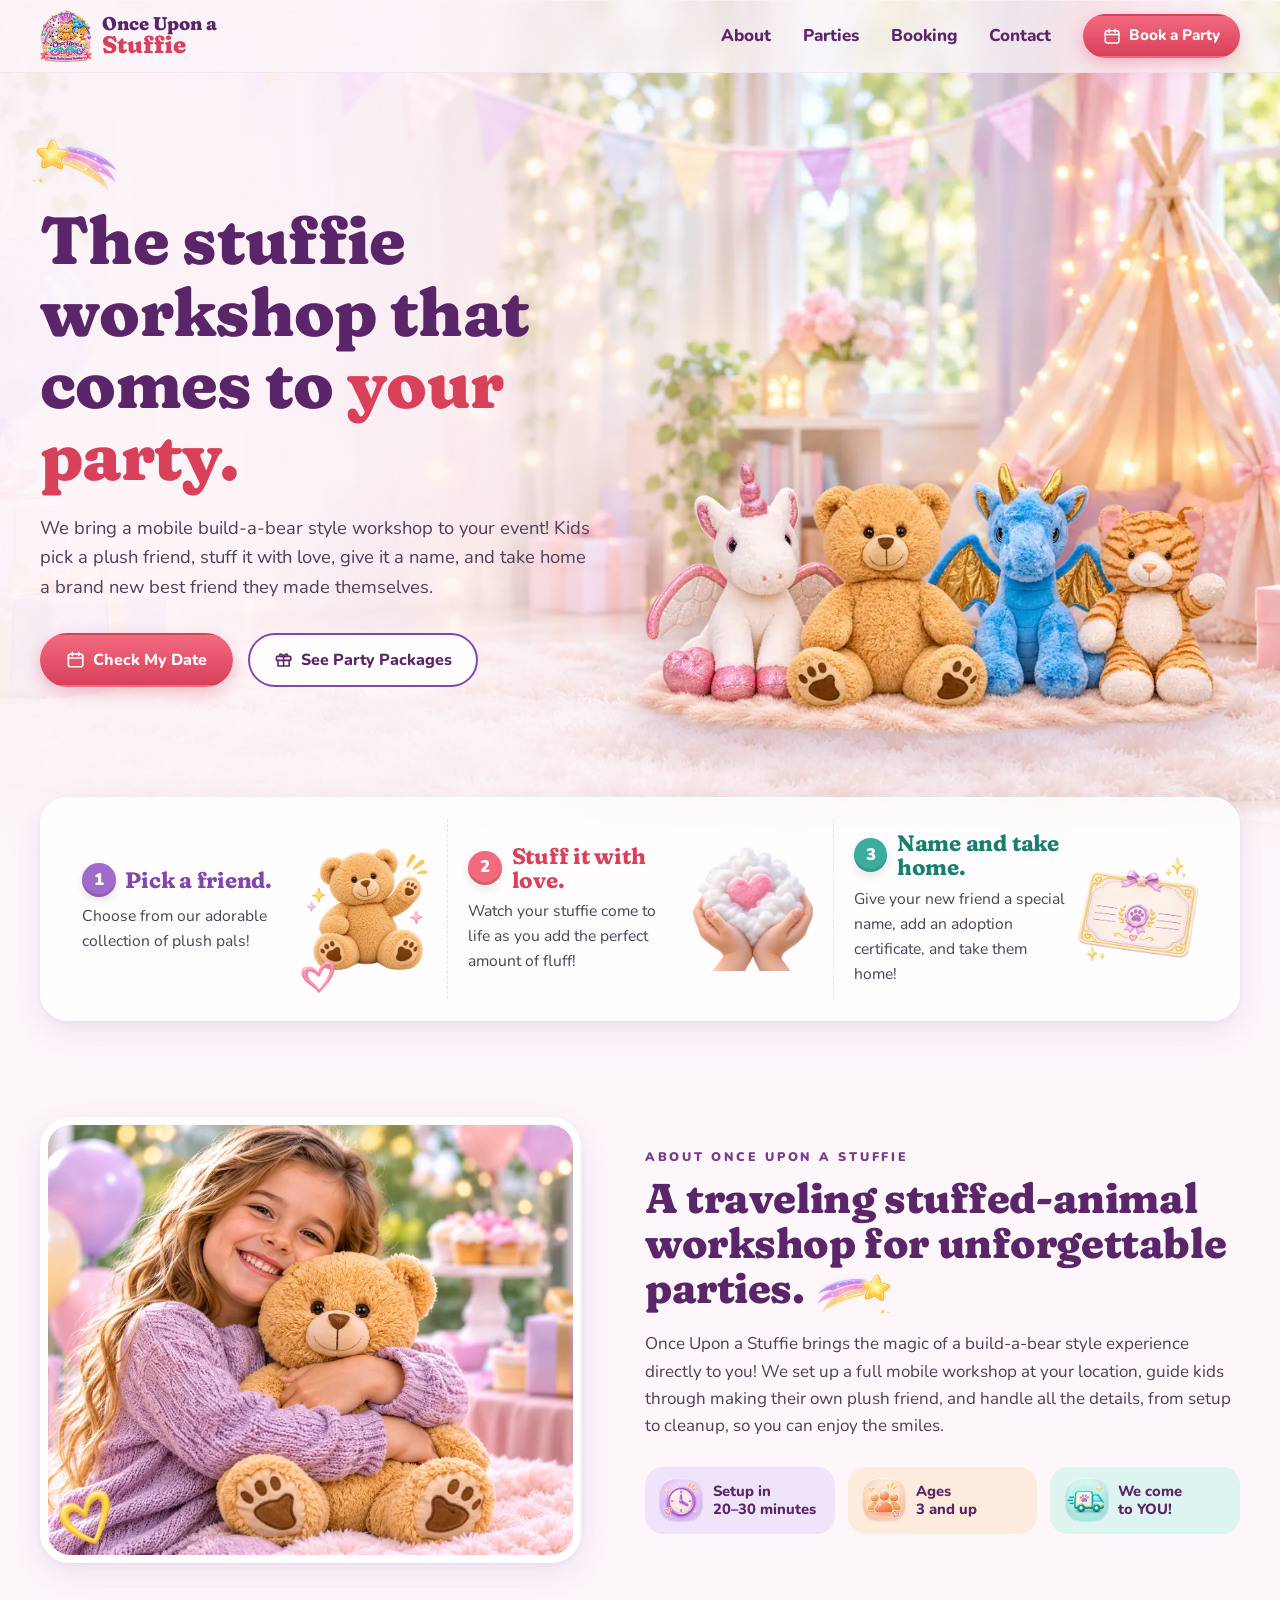
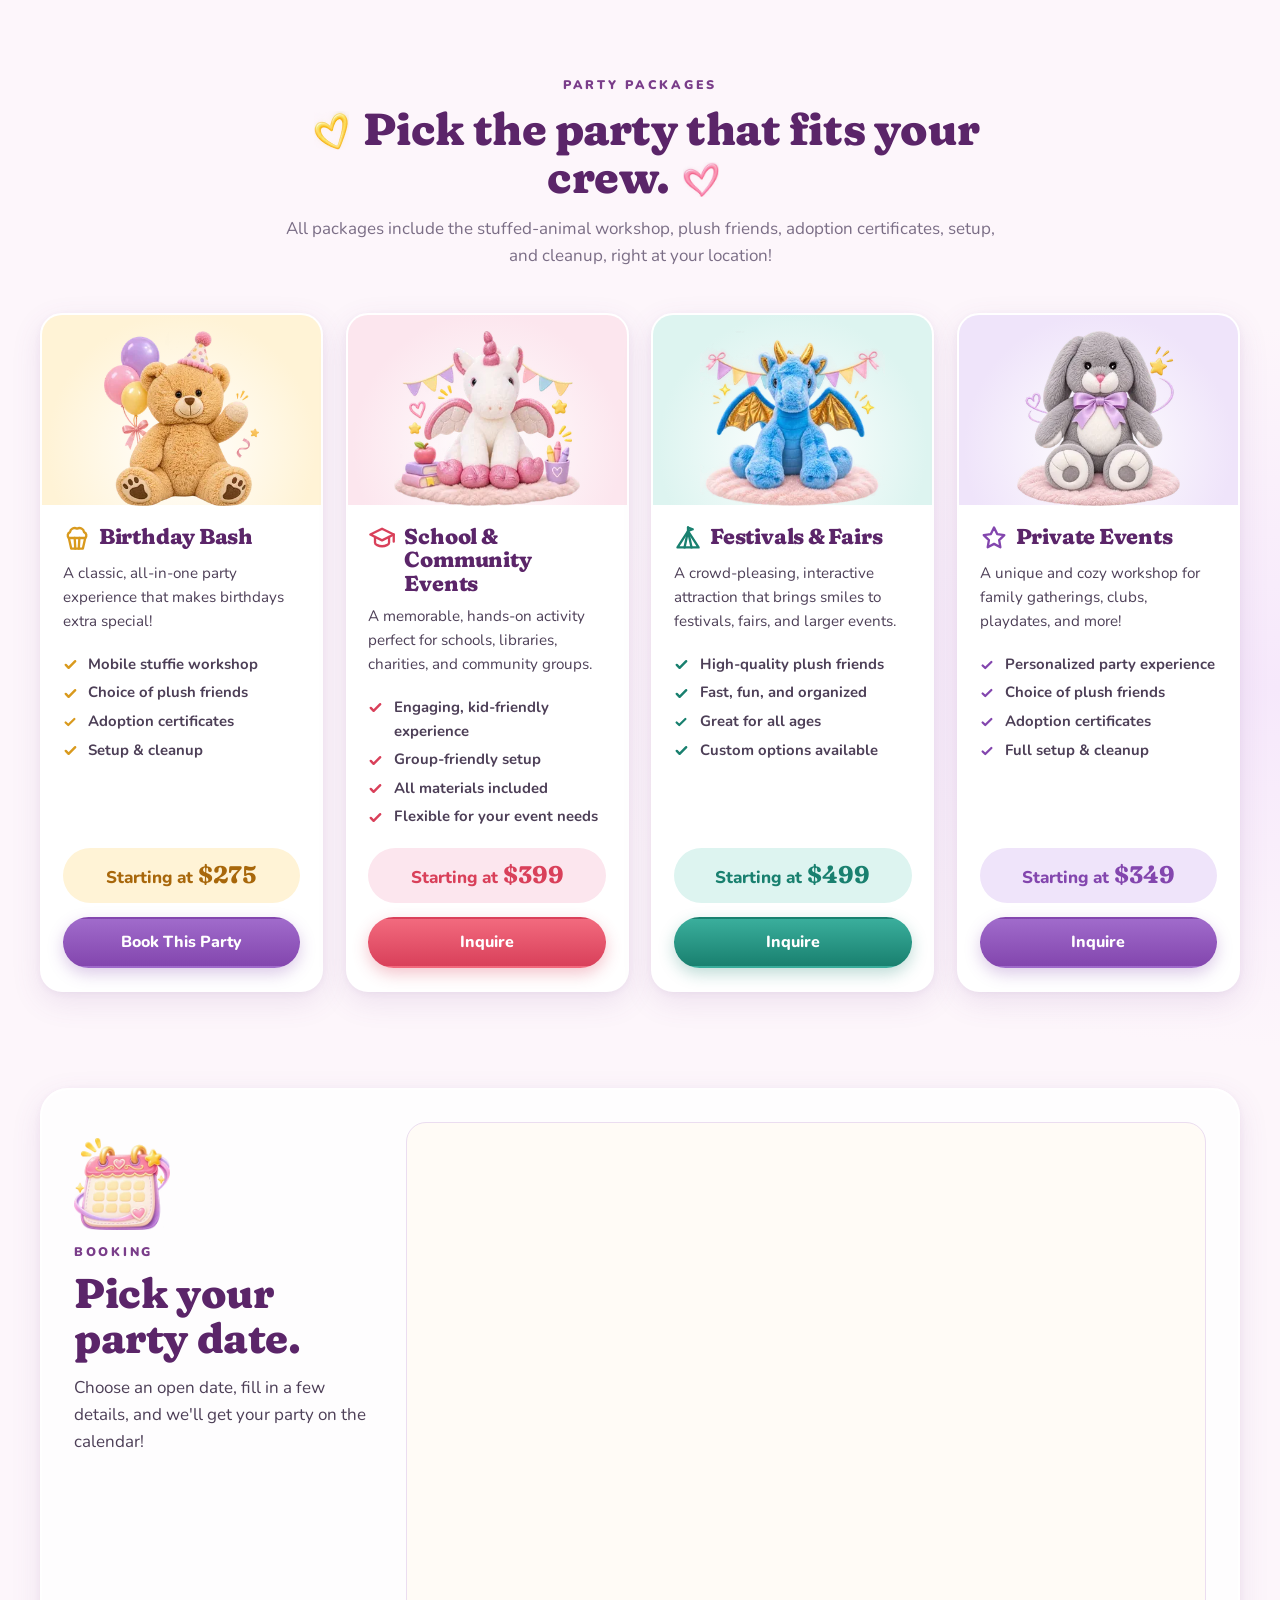
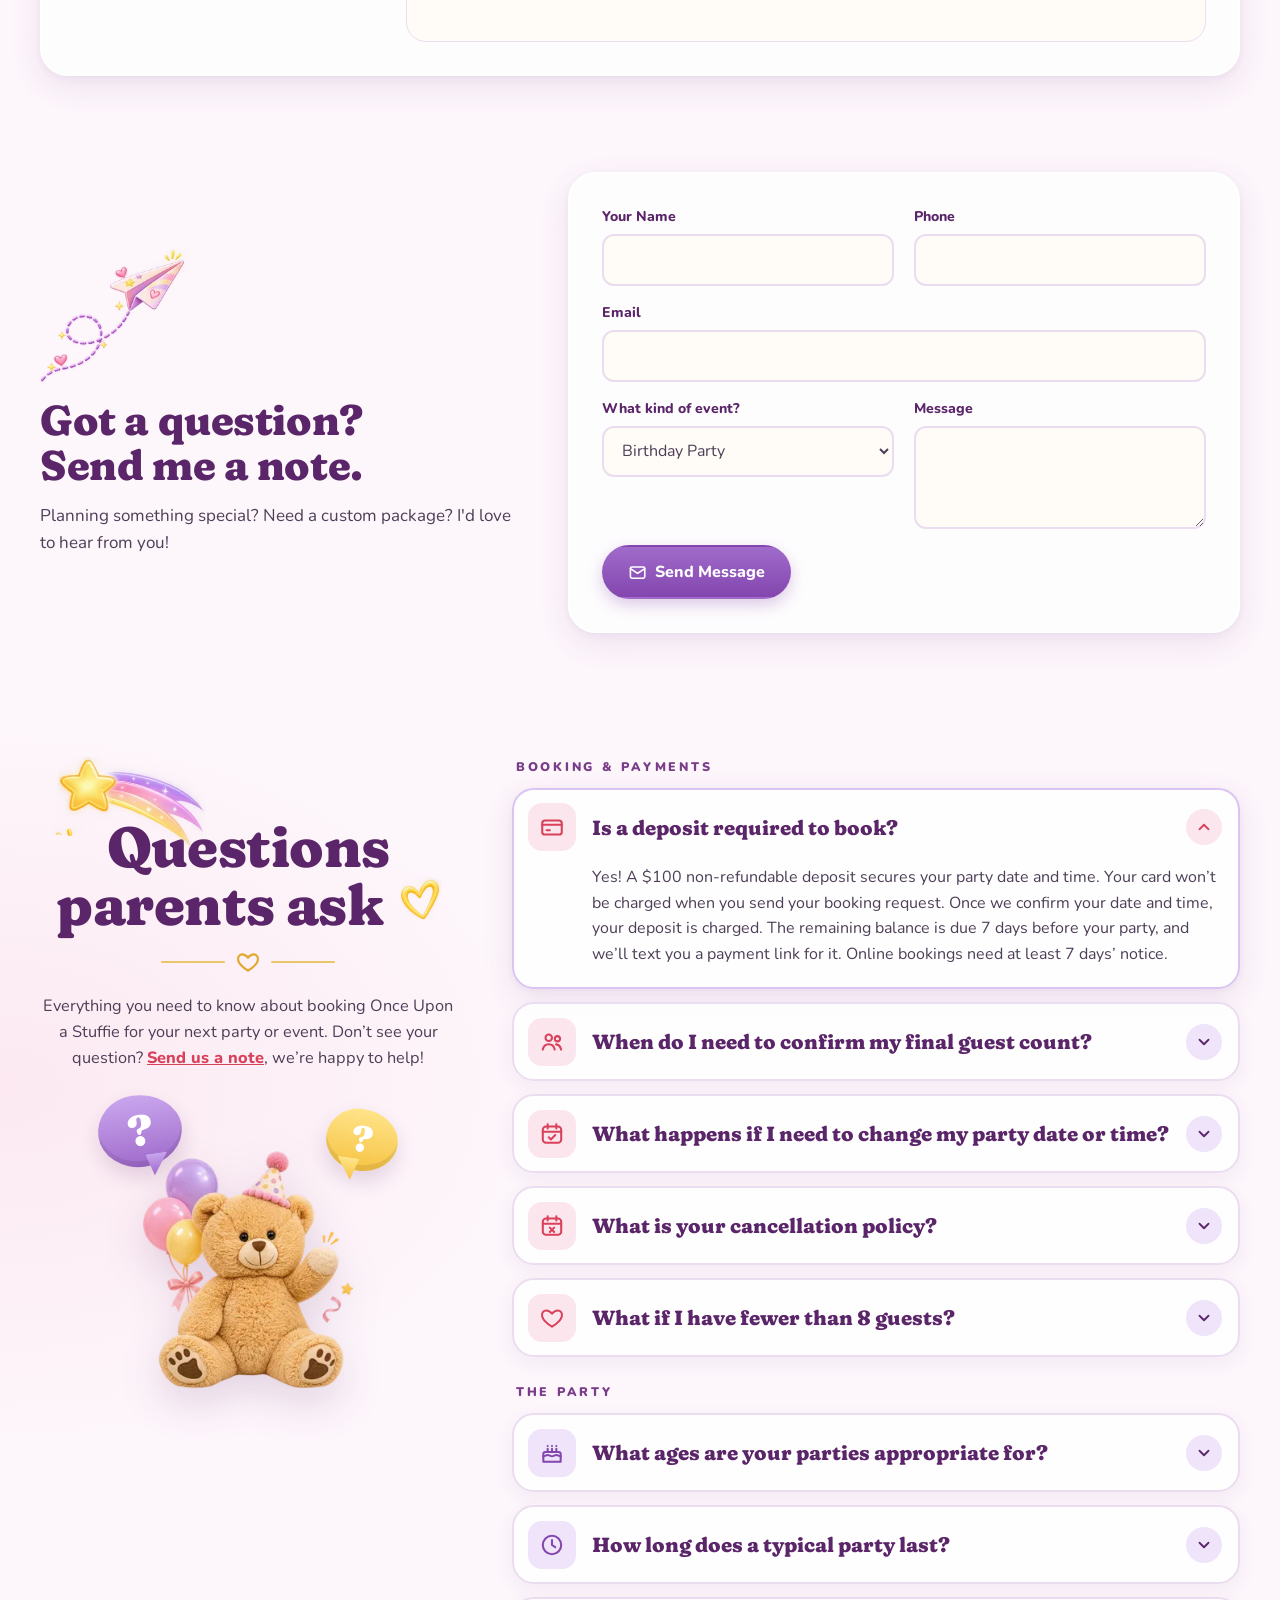
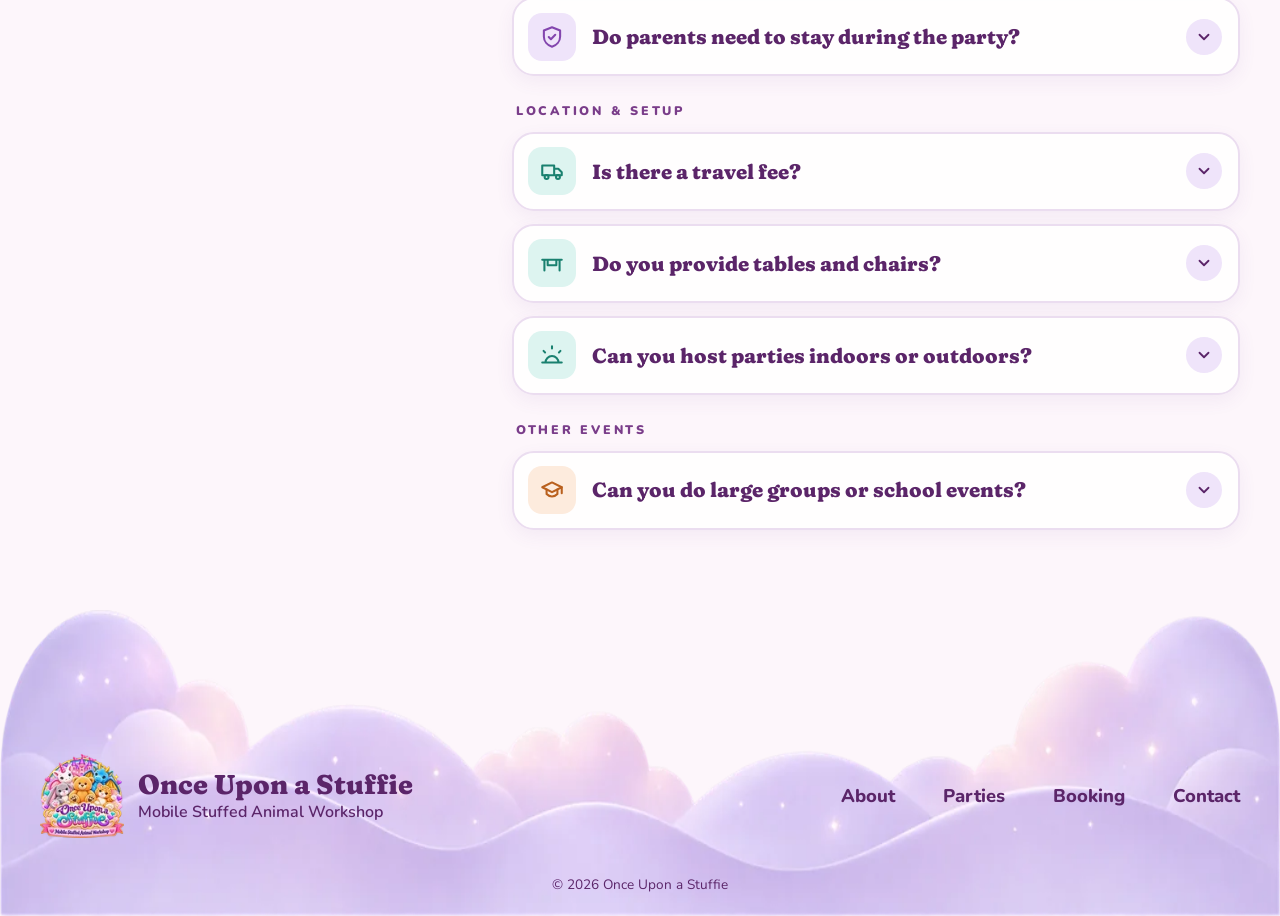
==== commit b5237728: "Update deposit wording to charge on confirmation" ====
--- a/index.html
+++ b/index.html
@@ -291,7 +291,7 @@
           <h3 class="faq-group">Booking &amp; Payments</h3>
           <details class="faq-item faq-pink" open>
             <summary><span class="faq-icon" aria-hidden="true"><svg viewBox="0 0 24 24"><g fill="none" stroke="currentColor" stroke-width="1.9" stroke-linecap="round" stroke-linejoin="round"><rect x="3" y="6" width="18" height="13" rx="2.5"/><path d="M3 10h18M7 15h3"/></g></svg></span><span class="faq-q">Is a deposit required to book?</span><span class="faq-chev" aria-hidden="true"><svg viewBox="0 0 24 24"><path d="m6 9 6 6 6-6" fill="none" stroke="currentColor" stroke-width="2.4" stroke-linecap="round" stroke-linejoin="round"/></svg></span></summary>
-            <p>Yes! A $100 non-refundable deposit secures your party date and time. The remaining balance is due 7 days before your party, and we’ll text you a payment link for it. Online bookings need at least 7 days’ notice.</p>
+            <p>Yes! A $100 non-refundable deposit secures your party date and time. Your card won’t be charged when you send your booking request. Once we confirm your date and time, your deposit is charged. The remaining balance is due 7 days before your party, and we’ll text you a payment link for it. Online bookings need at least 7 days’ notice.</p>
           </details>
           <details class="faq-item faq-pink">
             <summary><span class="faq-icon" aria-hidden="true"><svg viewBox="0 0 24 24"><g fill="none" stroke="currentColor" stroke-width="1.9" stroke-linecap="round" stroke-linejoin="round"><circle cx="9" cy="8" r="3"/><path d="M3.5 19c.6-3.2 2.8-5 5.5-5s4.9 1.8 5.5 5"/><circle cx="17" cy="9" r="2.4"/><path d="M15.8 14.2c2.3.3 4 1.9 4.6 4.8"/></g></svg></span><span class="faq-q">When do I need to confirm my final guest count?</span><span class="faq-chev" aria-hidden="true"><svg viewBox="0 0 24 24"><path d="m6 9 6 6 6-6" fill="none" stroke="currentColor" stroke-width="2.4" stroke-linecap="round" stroke-linejoin="round"/></svg></span></summary>
@@ -412,7 +412,7 @@
 
       <div class="pkg-note">
         <svg aria-hidden="true" viewBox="0 0 24 24"><use href="#i-gift"/></svg>
-        <p><strong>A $100 deposit holds your date.</strong> Your balance and final guest count are due 7 days before the party, and we’ll text you a payment link. The deposit moves to a new date once if you reschedule with at least 7 days' notice.</p>
+        <p><strong>A $100 deposit holds your date.</strong> Your card is saved when you request a date and charged once we confirm your party. Your balance and final guest count are due 7 days before the party, and we’ll text you a payment link. The deposit moves to a new date once if you reschedule with at least 7 days' notice.</p>
       </div>
     </div>
   </dialog>
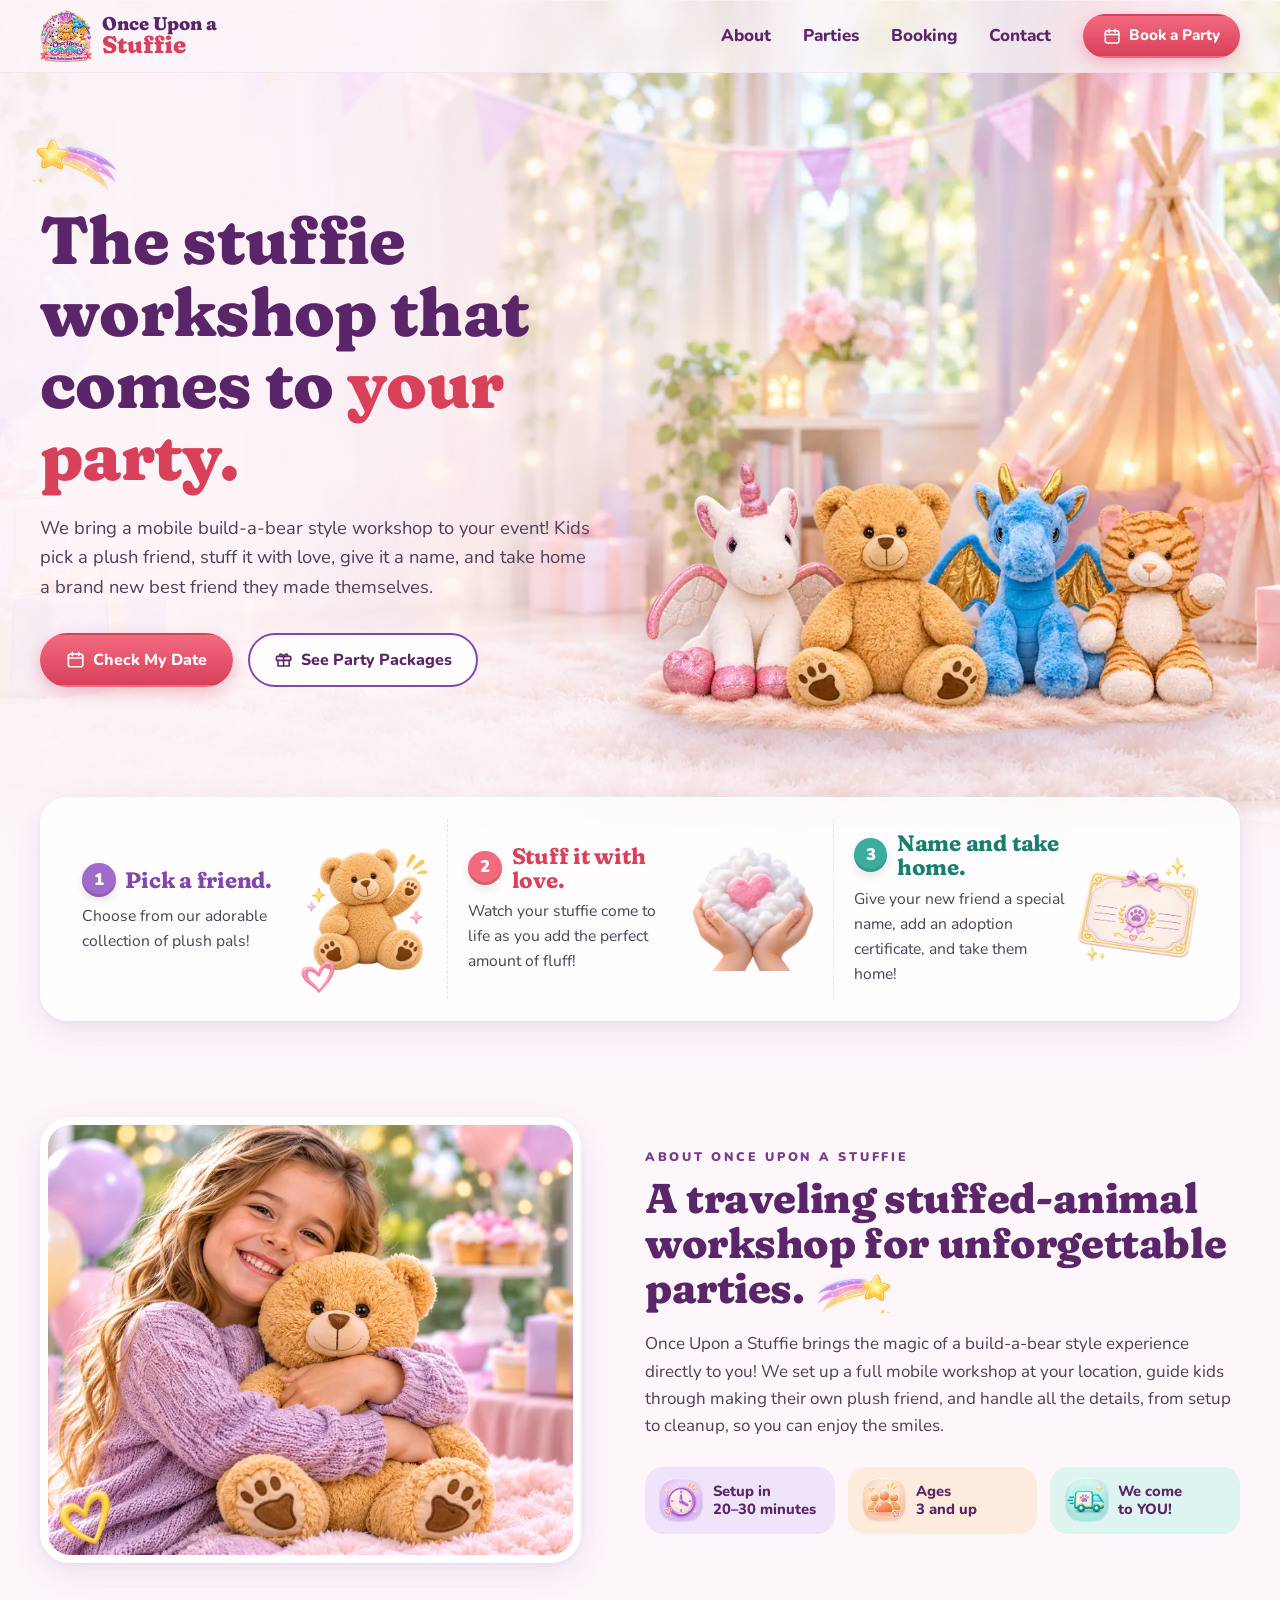
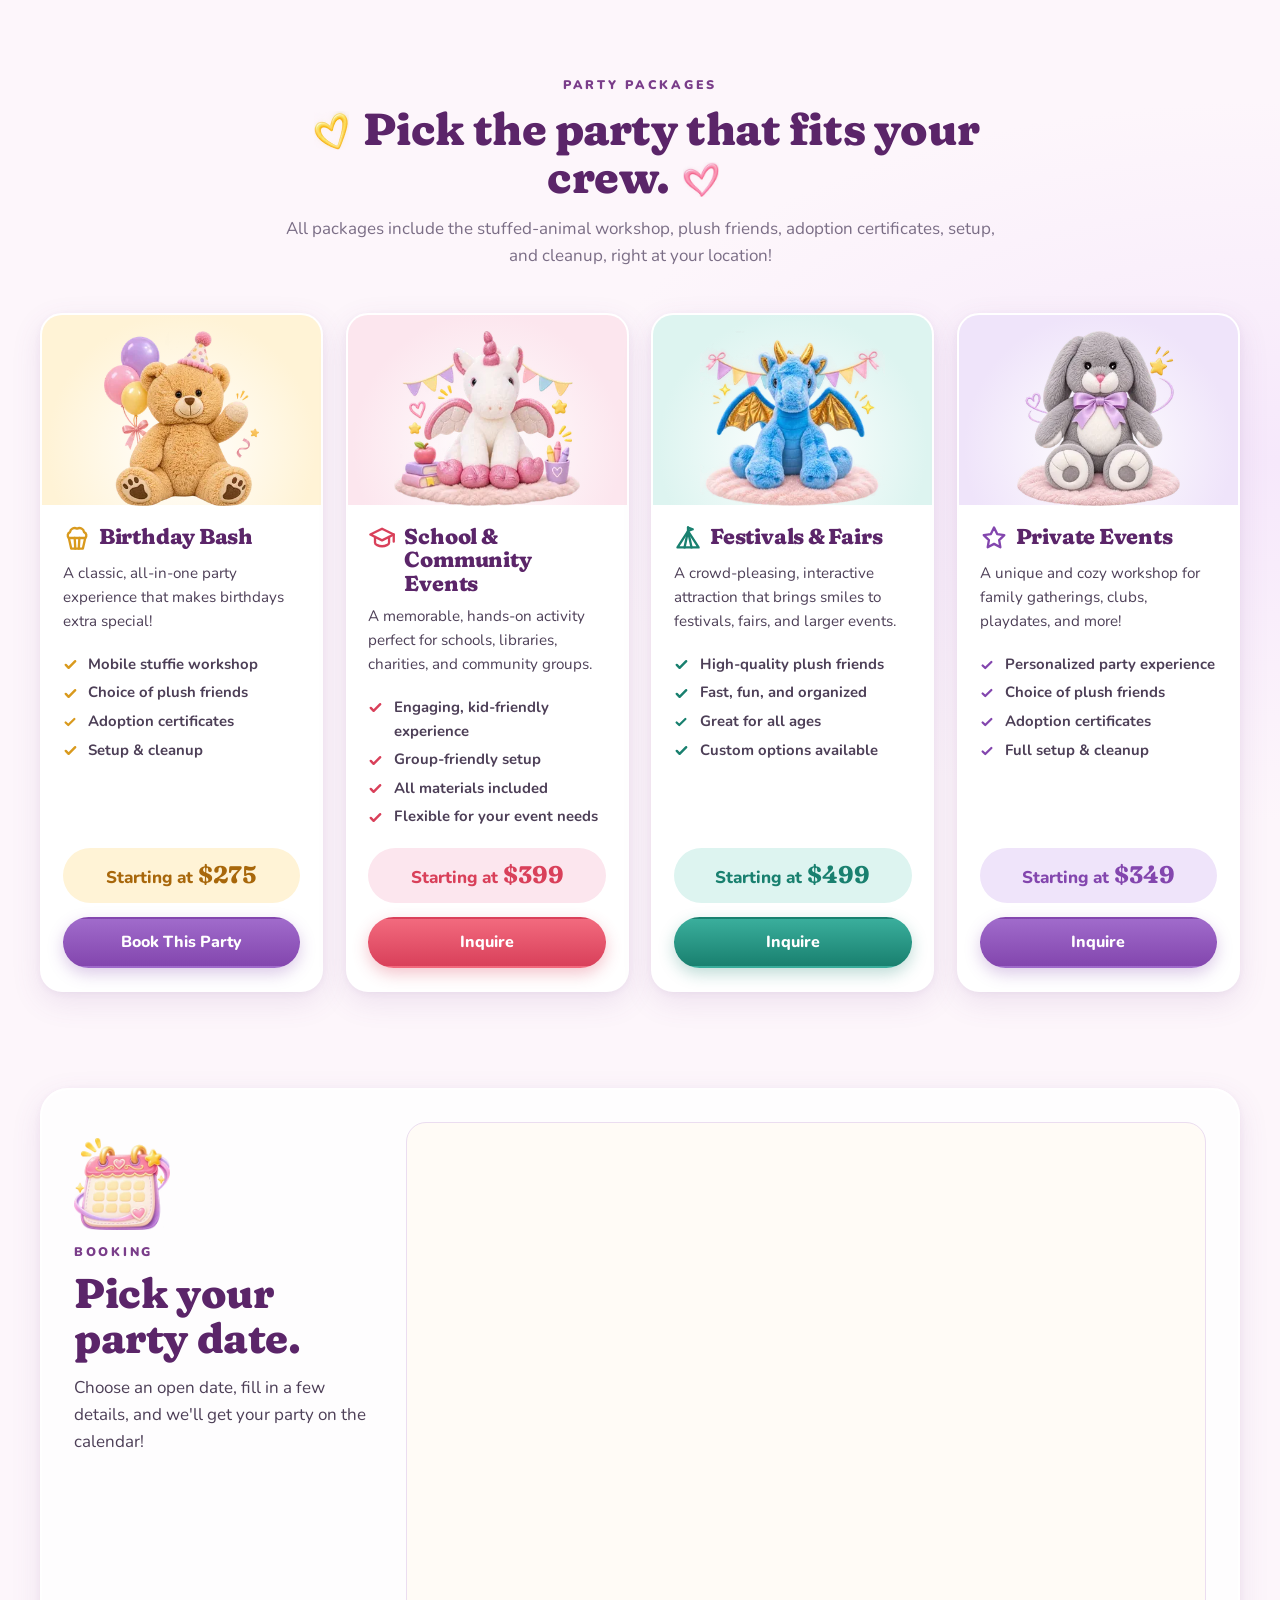
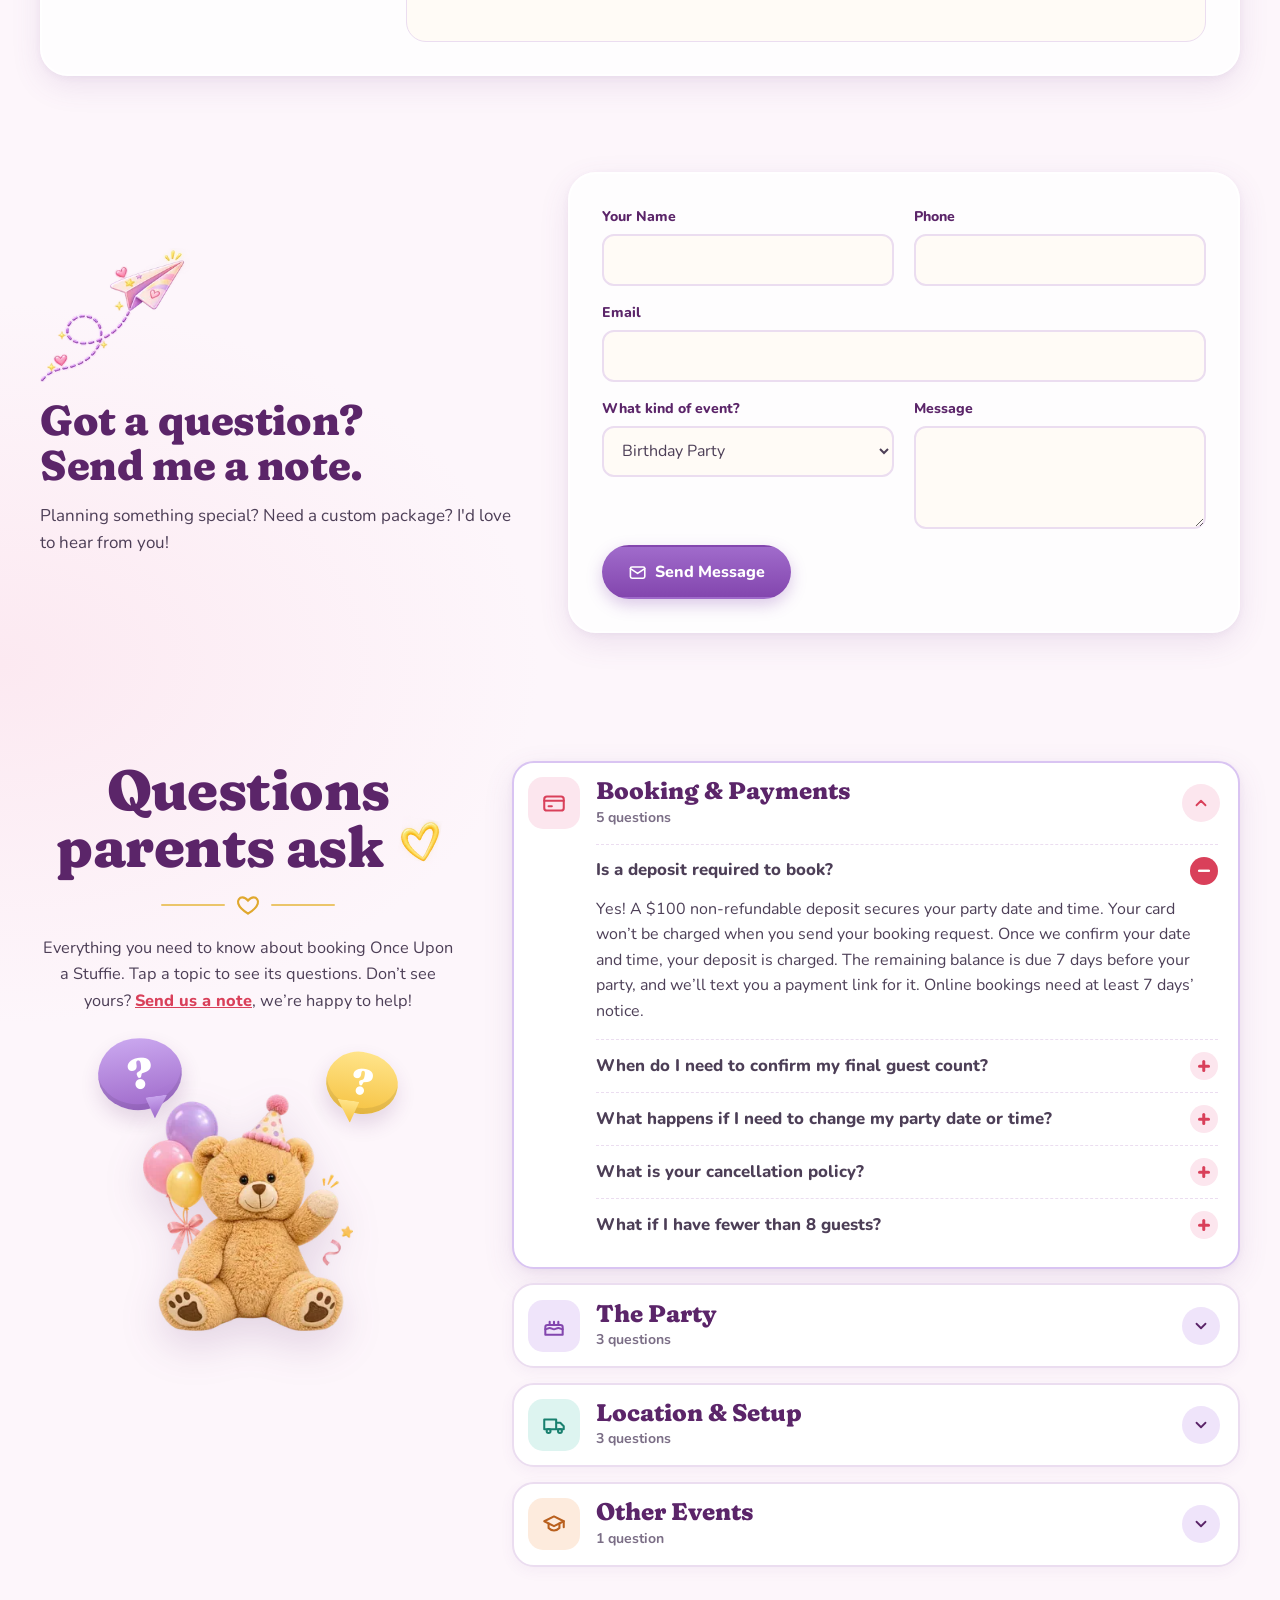
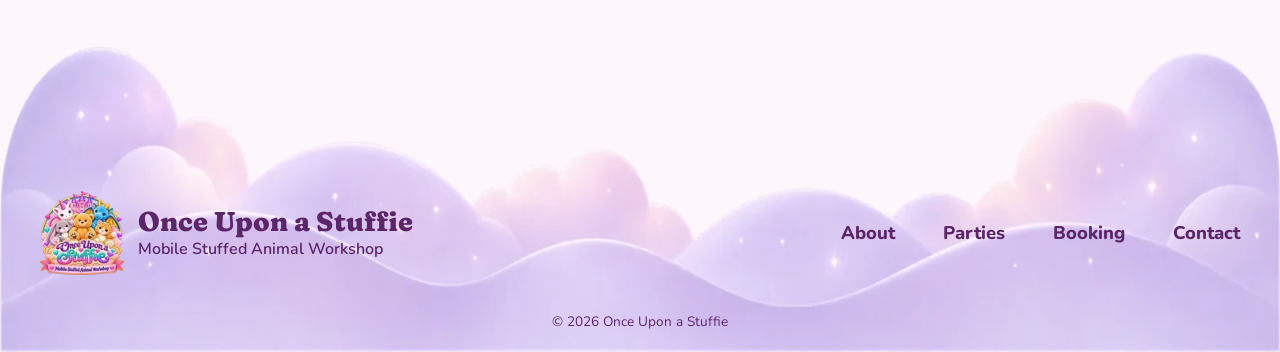
==== commit 9155883b: "Compact FAQ into topic accordions" ====
--- a/index.html
+++ b/index.html
@@ -277,10 +277,9 @@
     <section class="faq" id="faq" aria-labelledby="faq-title">
       <div class="wrap faq-inner">
         <div class="faq-intro">
-          <img class="faq-star" src="/assets/img/deco-star.webp" width="240" height="130" alt="" loading="lazy">
           <h2 id="faq-title">Questions parents ask <img class="faq-heart" src="/assets/img/deco-heart-yellow.webp" width="70" height="76" alt="" loading="lazy"></h2>
           <span class="faq-rule" aria-hidden="true"><svg viewBox="0 0 24 24"><path d="M12 20s-7.5-4.6-9-9.2C2 7.6 4 5 6.9 5c2 0 3.6 1.2 5.1 3 1.5-1.8 3.1-3 5.1-3C20 5 22 7.6 21 10.8 19.5 15.4 12 20 12 20z" fill="none" stroke="currentColor" stroke-width="2"/></svg></span>
-          <p>Everything you need to know about booking Once Upon a Stuffie for your next party or event. Don’t see your question? <a href="#contact">Send us a note</a>, we’re happy to help!</p>
+          <p>Everything you need to know about booking Once Upon a Stuffie. Tap a topic to see its questions. Don’t see yours? <a href="#contact">Send us a note</a>, we’re happy to help!</p>
           <div class="faq-art" aria-hidden="true">
             <span class="faq-bubble faq-bubble-purple">?</span>
             <span class="faq-bubble faq-bubble-yellow">?</span>
@@ -288,57 +287,89 @@
           </div>
         </div>
         <div class="faq-list">
-          <h3 class="faq-group">Booking &amp; Payments</h3>
-          <details class="faq-item faq-pink" open>
-            <summary><span class="faq-icon" aria-hidden="true"><svg viewBox="0 0 24 24"><g fill="none" stroke="currentColor" stroke-width="1.9" stroke-linecap="round" stroke-linejoin="round"><rect x="3" y="6" width="18" height="13" rx="2.5"/><path d="M3 10h18M7 15h3"/></g></svg></span><span class="faq-q">Is a deposit required to book?</span><span class="faq-chev" aria-hidden="true"><svg viewBox="0 0 24 24"><path d="m6 9 6 6 6-6" fill="none" stroke="currentColor" stroke-width="2.4" stroke-linecap="round" stroke-linejoin="round"/></svg></span></summary>
-            <p>Yes! A $100 non-refundable deposit secures your party date and time. Your card won’t be charged when you send your booking request. Once we confirm your date and time, your deposit is charged. The remaining balance is due 7 days before your party, and we’ll text you a payment link for it. Online bookings need at least 7 days’ notice.</p>
+          <details class="faq-topic faq-pink" name="faq-topic" open>
+            <summary>
+              <span class="faq-icon" aria-hidden="true"><svg viewBox="0 0 24 24"><g fill="none" stroke="currentColor" stroke-width="1.9" stroke-linecap="round" stroke-linejoin="round"><rect x="3" y="6" width="18" height="13" rx="2.5"/><path d="M3 10h18M7 15h3"/></g></svg></span>
+              <span class="faq-topic-text"><span class="faq-topic-title">Booking &amp; Payments</span><span class="faq-topic-count">5 questions</span></span>
+              <span class="faq-chev" aria-hidden="true"><svg viewBox="0 0 24 24"><path d="m6 9 6 6 6-6" fill="none" stroke="currentColor" stroke-width="2.4" stroke-linecap="round" stroke-linejoin="round"/></svg></span>
+            </summary>
+            <div class="faq-topic-body">
+              <details class="faq-q-item" name="faq-booking" open>
+                <summary><span>Is a deposit required to book?</span><span class="faq-sign" aria-hidden="true"></span></summary>
+                <p>Yes! A $100 non-refundable deposit secures your party date and time. Your card won’t be charged when you send your booking request. Once we confirm your date and time, your deposit is charged. The remaining balance is due 7 days before your party, and we’ll text you a payment link for it. Online bookings need at least 7 days’ notice.</p>
+              </details>
+              <details class="faq-q-item" name="faq-booking">
+                <summary><span>When do I need to confirm my final guest count?</span><span class="faq-sign" aria-hidden="true"></span></summary>
+                <p>Your final guest count is due at least 7 days before your party. That gives us time to prepare everything for your celebration! Extra guests may be added based on availability and are $38 each.</p>
+              </details>
+              <details class="faq-q-item" name="faq-booking">
+                <summary><span>What happens if I need to change my party date or time?</span><span class="faq-sign" aria-hidden="true"></span></summary>
+                <p>Send us a note through the contact form or email <a href="mailto:onceuponastuffie@gmail.com">onceuponastuffie@gmail.com</a> as soon as you can. You can reschedule one time, and your deposit moves to your new date, as long as you let us know at least 7 days before your party. New dates depend on availability.</p>
+              </details>
+              <details class="faq-q-item" name="faq-booking">
+                <summary><span>What is your cancellation policy?</span><span class="faq-sign" aria-hidden="true"></span></summary>
+                <p>We understand that things come up! Deposits are non-refundable. If you cancel, any payments you’ve made become a one-time credit toward a future Once Upon a Stuffie party, based on availability. If we ever have to cancel, you’ll get a full refund of everything you’ve paid, or you can reschedule if you prefer.</p>
+              </details>
+              <details class="faq-q-item" name="faq-booking">
+                <summary><span>What if I have fewer than 8 guests?</span><span class="faq-sign" aria-hidden="true"></span></summary>
+                <p>No problem! Our packages are designed for up to 8 guests, and you’re welcome to celebrate with fewer. The package price stays the same no matter how many guests attend.</p>
+              </details>
+            </div>
           </details>
-          <details class="faq-item faq-pink">
-            <summary><span class="faq-icon" aria-hidden="true"><svg viewBox="0 0 24 24"><g fill="none" stroke="currentColor" stroke-width="1.9" stroke-linecap="round" stroke-linejoin="round"><circle cx="9" cy="8" r="3"/><path d="M3.5 19c.6-3.2 2.8-5 5.5-5s4.9 1.8 5.5 5"/><circle cx="17" cy="9" r="2.4"/><path d="M15.8 14.2c2.3.3 4 1.9 4.6 4.8"/></g></svg></span><span class="faq-q">When do I need to confirm my final guest count?</span><span class="faq-chev" aria-hidden="true"><svg viewBox="0 0 24 24"><path d="m6 9 6 6 6-6" fill="none" stroke="currentColor" stroke-width="2.4" stroke-linecap="round" stroke-linejoin="round"/></svg></span></summary>
-            <p>Your final guest count is due at least 7 days before your party. That gives us time to prepare everything for your celebration! Extra guests may be added based on availability and are $38 each.</p>
+          <details class="faq-topic faq-lilac" name="faq-topic">
+            <summary>
+              <span class="faq-icon" aria-hidden="true"><svg viewBox="0 0 24 24"><g fill="none" stroke="currentColor" stroke-width="1.9" stroke-linecap="round" stroke-linejoin="round"><path d="M4 20h16v-7a2 2 0 0 0-2-2H6a2 2 0 0 0-2 2z"/><path d="M4 15c1.6 0 2.4-1.2 4-1.2s2.4 1.2 4 1.2 2.4-1.2 4-1.2 2.4 1.2 4 1.2M8 11V8M12 11V8M16 11V8"/></g></svg></span>
+              <span class="faq-topic-text"><span class="faq-topic-title">The Party</span><span class="faq-topic-count">3 questions</span></span>
+              <span class="faq-chev" aria-hidden="true"><svg viewBox="0 0 24 24"><path d="m6 9 6 6 6-6" fill="none" stroke="currentColor" stroke-width="2.4" stroke-linecap="round" stroke-linejoin="round"/></svg></span>
+            </summary>
+            <div class="faq-topic-body">
+              <details class="faq-q-item" name="faq-party">
+                <summary><span>What ages are your parties appropriate for?</span><span class="faq-sign" aria-hidden="true"></span></summary>
+                <p>We recommend our workshops for children ages 3 and up. Some materials have small parts that can be a choking hazard for children under 3, so younger kids need direct help and supervision from an adult.</p>
+              </details>
+              <details class="faq-q-item" name="faq-party">
+                <summary><span>How long does a typical party last?</span><span class="faq-sign" aria-hidden="true"></span></summary>
+                <p>The Starter party is 60 minutes and the Deluxe party is 90 minutes. We also need about 30 minutes to set up before and 30 minutes to clean up after, so plan for about 2 hours on site for Starter and 2.5 hours for Deluxe.</p>
+              </details>
+              <details class="faq-q-item" name="faq-party">
+                <summary><span>Do parents need to stay during the party?</span><span class="faq-sign" aria-hidden="true"></span></summary>
+                <p>Yes. A responsible adult must stay for the whole party. Our friendly attendants guide guests through the stuffie making, but they don’t provide childcare or supervise children on their own.</p>
+              </details>
+            </div>
           </details>
-          <details class="faq-item faq-pink">
-            <summary><span class="faq-icon" aria-hidden="true"><svg viewBox="0 0 24 24"><g fill="none" stroke="currentColor" stroke-width="1.9" stroke-linecap="round" stroke-linejoin="round"><rect x="3.5" y="5" width="17" height="15" rx="3"/><path d="M8 3v4M16 3v4M3.5 10h17M9 15l2 2 4-4"/></g></svg></span><span class="faq-q">What happens if I need to change my party date or time?</span><span class="faq-chev" aria-hidden="true"><svg viewBox="0 0 24 24"><path d="m6 9 6 6 6-6" fill="none" stroke="currentColor" stroke-width="2.4" stroke-linecap="round" stroke-linejoin="round"/></svg></span></summary>
-            <p>Send us a note through the contact form or email <a href="mailto:onceuponastuffie@gmail.com">onceuponastuffie@gmail.com</a> as soon as you can. You can reschedule one time, and your deposit moves to your new date, as long as you let us know at least 7 days before your party. New dates depend on availability.</p>
+          <details class="faq-topic faq-mint" name="faq-topic">
+            <summary>
+              <span class="faq-icon" aria-hidden="true"><svg viewBox="0 0 24 24"><g fill="none" stroke="currentColor" stroke-width="1.9" stroke-linecap="round" stroke-linejoin="round"><path d="M3 7h11v9H3zM14 10h3.8l3.2 3.2V16H14z"/><circle cx="7" cy="17.5" r="1.8"/><circle cx="17.5" cy="17.5" r="1.8"/></g></svg></span>
+              <span class="faq-topic-text"><span class="faq-topic-title">Location &amp; Setup</span><span class="faq-topic-count">3 questions</span></span>
+              <span class="faq-chev" aria-hidden="true"><svg viewBox="0 0 24 24"><path d="m6 9 6 6 6-6" fill="none" stroke="currentColor" stroke-width="2.4" stroke-linecap="round" stroke-linejoin="round"/></svg></span>
+            </summary>
+            <div class="faq-topic-body">
+              <details class="faq-q-item" name="faq-location">
+                <summary><span>Is there a travel fee?</span><span class="faq-sign" aria-hidden="true"></span></summary>
+                <p>We’re based in Orlando, Florida, and travel within 20 miles of ZIP code 32837 is included. Events farther away may have a travel fee. Send us your event location and we’ll give you a quote.</p>
+              </details>
+              <details class="faq-q-item" name="faq-location">
+                <summary><span>Do you provide tables and chairs?</span><span class="faq-sign" aria-hidden="true"></span></summary>
+                <p>We ask the party host to provide tables and chairs for all participants. We bring the workshop supplies and handle setup and cleanup of our activity area, so you can enjoy the celebration!</p>
+              </details>
+              <details class="faq-q-item" name="faq-location">
+                <summary><span>Can you host parties indoors or outdoors?</span><span class="faq-sign" aria-hidden="true"></span></summary>
+                <p>Absolutely! Outdoor parties need a covered, shaded area to protect guests and supplies. If there’s rain or severe weather, an indoor backup location is required so everyone can enjoy the party safely.</p>
+              </details>
+            </div>
           </details>
-          <details class="faq-item faq-pink">
-            <summary><span class="faq-icon" aria-hidden="true"><svg viewBox="0 0 24 24"><g fill="none" stroke="currentColor" stroke-width="1.9" stroke-linecap="round" stroke-linejoin="round"><rect x="3.5" y="5" width="17" height="15" rx="3"/><path d="M8 3v4M16 3v4M3.5 10h17M10 13.5l4 4M14 13.5l-4 4"/></g></svg></span><span class="faq-q">What is your cancellation policy?</span><span class="faq-chev" aria-hidden="true"><svg viewBox="0 0 24 24"><path d="m6 9 6 6 6-6" fill="none" stroke="currentColor" stroke-width="2.4" stroke-linecap="round" stroke-linejoin="round"/></svg></span></summary>
-            <p>We understand that things come up! Deposits are non-refundable. If you cancel, any payments you’ve made become a one-time credit toward a future Once Upon a Stuffie party, based on availability. If we ever have to cancel, you’ll get a full refund of everything you’ve paid, or you can reschedule if you prefer.</p>
-          </details>
-          <details class="faq-item faq-pink">
-            <summary><span class="faq-icon" aria-hidden="true"><svg viewBox="0 0 24 24"><g fill="none" stroke="currentColor" stroke-width="1.9" stroke-linecap="round" stroke-linejoin="round"><path d="M12 20s-7.5-4.6-9-9.2C2 7.6 4 5 6.9 5c2 0 3.6 1.2 5.1 3 1.5-1.8 3.1-3 5.1-3C20 5 22 7.6 21 10.8 19.5 15.4 12 20 12 20z"/></g></svg></span><span class="faq-q">What if I have fewer than 8 guests?</span><span class="faq-chev" aria-hidden="true"><svg viewBox="0 0 24 24"><path d="m6 9 6 6 6-6" fill="none" stroke="currentColor" stroke-width="2.4" stroke-linecap="round" stroke-linejoin="round"/></svg></span></summary>
-            <p>No problem! Our packages are designed for up to 8 guests, and you’re welcome to celebrate with fewer. The package price stays the same no matter how many guests attend.</p>
-          </details>
-          <h3 class="faq-group">The Party</h3>
-          <details class="faq-item faq-lilac">
-            <summary><span class="faq-icon" aria-hidden="true"><svg viewBox="0 0 24 24"><g fill="none" stroke="currentColor" stroke-width="1.9" stroke-linecap="round" stroke-linejoin="round"><path d="M4 20h16v-7a2 2 0 0 0-2-2H6a2 2 0 0 0-2 2z"/><path d="M4 15c1.6 0 2.4-1.2 4-1.2s2.4 1.2 4 1.2 2.4-1.2 4-1.2 2.4 1.2 4 1.2M8 11V8M12 11V8M16 11V8"/><path d="M8 5.5v.01M12 5.5v.01M16 5.5v.01"/></g></svg></span><span class="faq-q">What ages are your parties appropriate for?</span><span class="faq-chev" aria-hidden="true"><svg viewBox="0 0 24 24"><path d="m6 9 6 6 6-6" fill="none" stroke="currentColor" stroke-width="2.4" stroke-linecap="round" stroke-linejoin="round"/></svg></span></summary>
-            <p>We recommend our workshops for children ages 3 and up. Some materials have small parts that can be a choking hazard for children under 3, so younger kids need direct help and supervision from an adult.</p>
-          </details>
-          <details class="faq-item faq-lilac">
-            <summary><span class="faq-icon" aria-hidden="true"><svg viewBox="0 0 24 24"><g fill="none" stroke="currentColor" stroke-width="1.9" stroke-linecap="round" stroke-linejoin="round"><circle cx="12" cy="12" r="8.5"/><path d="M12 7.5V12l3 2"/></g></svg></span><span class="faq-q">How long does a typical party last?</span><span class="faq-chev" aria-hidden="true"><svg viewBox="0 0 24 24"><path d="m6 9 6 6 6-6" fill="none" stroke="currentColor" stroke-width="2.4" stroke-linecap="round" stroke-linejoin="round"/></svg></span></summary>
-            <p>The Starter party is 60 minutes and the Deluxe party is 90 minutes. We also need about 30 minutes to set up before and 30 minutes to clean up after, so plan for about 2 hours on site for Starter and 2.5 hours for Deluxe.</p>
-          </details>
-          <details class="faq-item faq-lilac">
-            <summary><span class="faq-icon" aria-hidden="true"><svg viewBox="0 0 24 24"><g fill="none" stroke="currentColor" stroke-width="1.9" stroke-linecap="round" stroke-linejoin="round"><path d="M12 3l7.5 3v5.5c0 4.6-3.2 8.2-7.5 9.5-4.3-1.3-7.5-4.9-7.5-9.5V6z"/><path d="M9 12l2 2 4-4"/></g></svg></span><span class="faq-q">Do parents need to stay during the party?</span><span class="faq-chev" aria-hidden="true"><svg viewBox="0 0 24 24"><path d="m6 9 6 6 6-6" fill="none" stroke="currentColor" stroke-width="2.4" stroke-linecap="round" stroke-linejoin="round"/></svg></span></summary>
-            <p>Yes. A responsible adult must stay for the whole party. Our friendly attendants guide guests through the stuffie making, but they don’t provide childcare or supervise children on their own.</p>
-          </details>
-          <h3 class="faq-group">Location &amp; Setup</h3>
-          <details class="faq-item faq-mint">
-            <summary><span class="faq-icon" aria-hidden="true"><svg viewBox="0 0 24 24"><g fill="none" stroke="currentColor" stroke-width="1.9" stroke-linecap="round" stroke-linejoin="round"><path d="M3 7h11v9H3zM14 10h3.8l3.2 3.2V16H14z"/><circle cx="7" cy="17.5" r="1.8"/><circle cx="17.5" cy="17.5" r="1.8"/></g></svg></span><span class="faq-q">Is there a travel fee?</span><span class="faq-chev" aria-hidden="true"><svg viewBox="0 0 24 24"><path d="m6 9 6 6 6-6" fill="none" stroke="currentColor" stroke-width="2.4" stroke-linecap="round" stroke-linejoin="round"/></svg></span></summary>
-            <p>We’re based in Orlando, Florida, and travel within 20 miles of ZIP code 32837 is included. Events farther away may have a travel fee. Send us your event location and we’ll give you a quote.</p>
-          </details>
-          <details class="faq-item faq-mint">
-            <summary><span class="faq-icon" aria-hidden="true"><svg viewBox="0 0 24 24"><g fill="none" stroke="currentColor" stroke-width="1.9" stroke-linecap="round" stroke-linejoin="round"><path d="M3 9h18M5 9v10M19 9v10M8 9v5h8V9"/></g></svg></span><span class="faq-q">Do you provide tables and chairs?</span><span class="faq-chev" aria-hidden="true"><svg viewBox="0 0 24 24"><path d="m6 9 6 6 6-6" fill="none" stroke="currentColor" stroke-width="2.4" stroke-linecap="round" stroke-linejoin="round"/></svg></span></summary>
-            <p>We ask the party host to provide tables and chairs for all participants. We bring the workshop supplies and handle setup and cleanup of our activity area, so you can enjoy the celebration!</p>
-          </details>
-          <details class="faq-item faq-mint">
-            <summary><span class="faq-icon" aria-hidden="true"><svg viewBox="0 0 24 24"><g fill="none" stroke="currentColor" stroke-width="1.9" stroke-linecap="round" stroke-linejoin="round"><path d="M3 19h18M6 19a6 6 0 0 1 12 0"/><path d="M12 6V4M5.6 9.6 4.2 8.2M18.4 9.6l1.4-1.4"/></g></svg></span><span class="faq-q">Can you host parties indoors or outdoors?</span><span class="faq-chev" aria-hidden="true"><svg viewBox="0 0 24 24"><path d="m6 9 6 6 6-6" fill="none" stroke="currentColor" stroke-width="2.4" stroke-linecap="round" stroke-linejoin="round"/></svg></span></summary>
-            <p>Absolutely! Outdoor parties need a covered, shaded area to protect guests and supplies. If there’s rain or severe weather, an indoor backup location is required so everyone can enjoy the party safely.</p>
-          </details>
-          <h3 class="faq-group">Other Events</h3>
-          <details class="faq-item faq-peach">
-            <summary><span class="faq-icon" aria-hidden="true"><svg viewBox="0 0 24 24"><g fill="none" stroke="currentColor" stroke-width="1.9" stroke-linecap="round" stroke-linejoin="round"><path d="M3 9.5 12 5l9 4.5-9 4.5z"/><path d="M7 11.5v4.2c1.4 1.5 3 2.3 5 2.3s3.6-.8 5-2.3v-4.2M21 9.5V15"/></g></svg></span><span class="faq-q">Can you do large groups or school events?</span><span class="faq-chev" aria-hidden="true"><svg viewBox="0 0 24 24"><path d="m6 9 6 6 6-6" fill="none" stroke="currentColor" stroke-width="2.4" stroke-linecap="round" stroke-linejoin="round"/></svg></span></summary>
-            <p>Yes! Along with birthday parties, we love bringing the workshop to schools, daycares, corporate events, community gatherings, and other special occasions. Tap <strong>Inquire</strong> on a package above or <a href="#contact">send us a note</a> with your event details, estimated guest count, and location, and we’ll put together a custom quote.</p>
+          <details class="faq-topic faq-peach" name="faq-topic">
+            <summary>
+              <span class="faq-icon" aria-hidden="true"><svg viewBox="0 0 24 24"><g fill="none" stroke="currentColor" stroke-width="1.9" stroke-linecap="round" stroke-linejoin="round"><path d="M3 9.5 12 5l9 4.5-9 4.5z"/><path d="M7 11.5v4.2c1.4 1.5 3 2.3 5 2.3s3.6-.8 5-2.3v-4.2M21 9.5V15"/></g></svg></span>
+              <span class="faq-topic-text"><span class="faq-topic-title">Other Events</span><span class="faq-topic-count">1 question</span></span>
+              <span class="faq-chev" aria-hidden="true"><svg viewBox="0 0 24 24"><path d="m6 9 6 6 6-6" fill="none" stroke="currentColor" stroke-width="2.4" stroke-linecap="round" stroke-linejoin="round"/></svg></span>
+            </summary>
+            <div class="faq-topic-body">
+              <details class="faq-q-item" name="faq-other">
+                <summary><span>Can you do large groups or school events?</span><span class="faq-sign" aria-hidden="true"></span></summary>
+                <p>Yes! Along with birthday parties, we love bringing the workshop to schools, daycares, corporate events, community gatherings, and other special occasions. Tap <strong>Inquire</strong> on a package above or <a href="#contact">send us a note</a> with your event details, estimated guest count, and location, and we’ll put together a custom quote.</p>
+              </details>
+            </div>
           </details>
         </div>
       </div>
--- a/assets/css/styles.css
+++ b/assets/css/styles.css
@@ -522,3 +522,52 @@
   .site-footer nav { gap: 1.75rem; }
   .site-footer nav a { font-size: 1.05rem; }
 }
+
+/* ---------- FAQ topic accordions (Option A) ---------- */
+.faq-list { gap: .9rem; }
+.faq-topic {
+  background: #fff; border: 2px solid var(--line); border-radius: 22px;
+  box-shadow: 0 4px 14px rgba(120, 70, 150, .06); transition: border-color .15s ease, box-shadow .15s ease;
+}
+.faq-topic[open] { border-color: var(--lilac-deep); box-shadow: var(--shadow); }
+.faq-topic > summary {
+  list-style: none; cursor: pointer; display: flex; align-items: center; gap: 1rem;
+  padding: .9rem 1.1rem .9rem .9rem; min-height: 72px; border-radius: 20px;
+}
+.faq-topic > summary::-webkit-details-marker, .faq-q-item > summary::-webkit-details-marker { display: none; }
+.faq-topic > summary:focus-visible, .faq-q-item > summary:focus-visible { outline-offset: -3px; }
+.faq-topic .faq-icon { width: 52px; height: 52px; border-radius: 15px; }
+.faq-topic-text { flex: 1; display: grid; gap: .1rem; }
+.faq-topic-title { font-family: var(--display); font-variation-settings: "SOFT" 100; font-weight: 800; font-size: clamp(1.2rem, 1.9vw, 1.5rem); line-height: 1.15; color: var(--plum); }
+.faq-topic-count { font-size: .88rem; font-weight: 700; color: var(--muted); }
+.faq-topic .faq-chev { width: 38px; height: 38px; }
+.faq-topic[open] > summary .faq-chev { transform: rotate(180deg); background: var(--pink); color: var(--coral); }
+.faq-topic-body { padding: 0 1.25rem 1rem calc(.9rem + 52px + 1rem); }
+.faq-q-item { border-top: 1px dashed var(--line); }
+.faq-q-item > summary {
+  list-style: none; cursor: pointer; display: flex; align-items: center; justify-content: space-between; gap: .75rem;
+  padding: .75rem 0; min-height: 48px; font-weight: 800; font-size: 1.05rem; color: var(--ink);
+}
+.faq-sign { flex: none; position: relative; width: 28px; height: 28px; border-radius: 50%; }
+.faq-sign::before, .faq-sign::after { content: ""; position: absolute; left: 50%; top: 50%; width: 12px; height: 2.5px; border-radius: 2px; background: currentColor; transform: translate(-50%, -50%); }
+.faq-sign::after { transform: translate(-50%, -50%) rotate(90deg); transition: transform .2s ease; }
+.faq-q-item[open] .faq-sign::after { transform: translate(-50%, -50%) rotate(0deg); }
+.faq-q-item p { margin: 0 0 .9rem; max-width: 44em; font-size: 1rem; line-height: 1.6; }
+.faq-q-item p a { color: var(--coral); font-weight: 800; }
+.faq-pink .faq-sign { background: var(--pink); color: var(--coral); }
+.faq-lilac .faq-sign { background: var(--lilac); color: var(--purple); }
+.faq-mint .faq-sign { background: var(--mint); color: var(--teal); }
+.faq-peach .faq-sign { background: var(--peach); color: #B9601E; }
+.faq-pink .faq-q-item[open] .faq-sign { background: var(--coral); color: #fff; }
+.faq-lilac .faq-q-item[open] .faq-sign { background: var(--purple); color: #fff; }
+.faq-mint .faq-q-item[open] .faq-sign { background: var(--teal); color: #fff; }
+.faq-peach .faq-q-item[open] .faq-sign { background: #B9601E; color: #fff; }
+.faq-art { padding-top: 3.5rem; }
+@media (max-width: 600px) {
+  .faq-topic > summary { gap: .75rem; padding: .65rem .75rem .65rem .65rem; min-height: 64px; }
+  .faq-topic .faq-icon { width: 44px; height: 44px; border-radius: 13px; }
+  .faq-topic .faq-icon svg { width: 22px; height: 22px; }
+  .faq-topic-body { padding: 0 .9rem .6rem; }
+  .faq-q-item > summary { font-size: .97rem; line-height: 1.3; }
+  .faq-q-item p { font-size: .95rem; }
+}
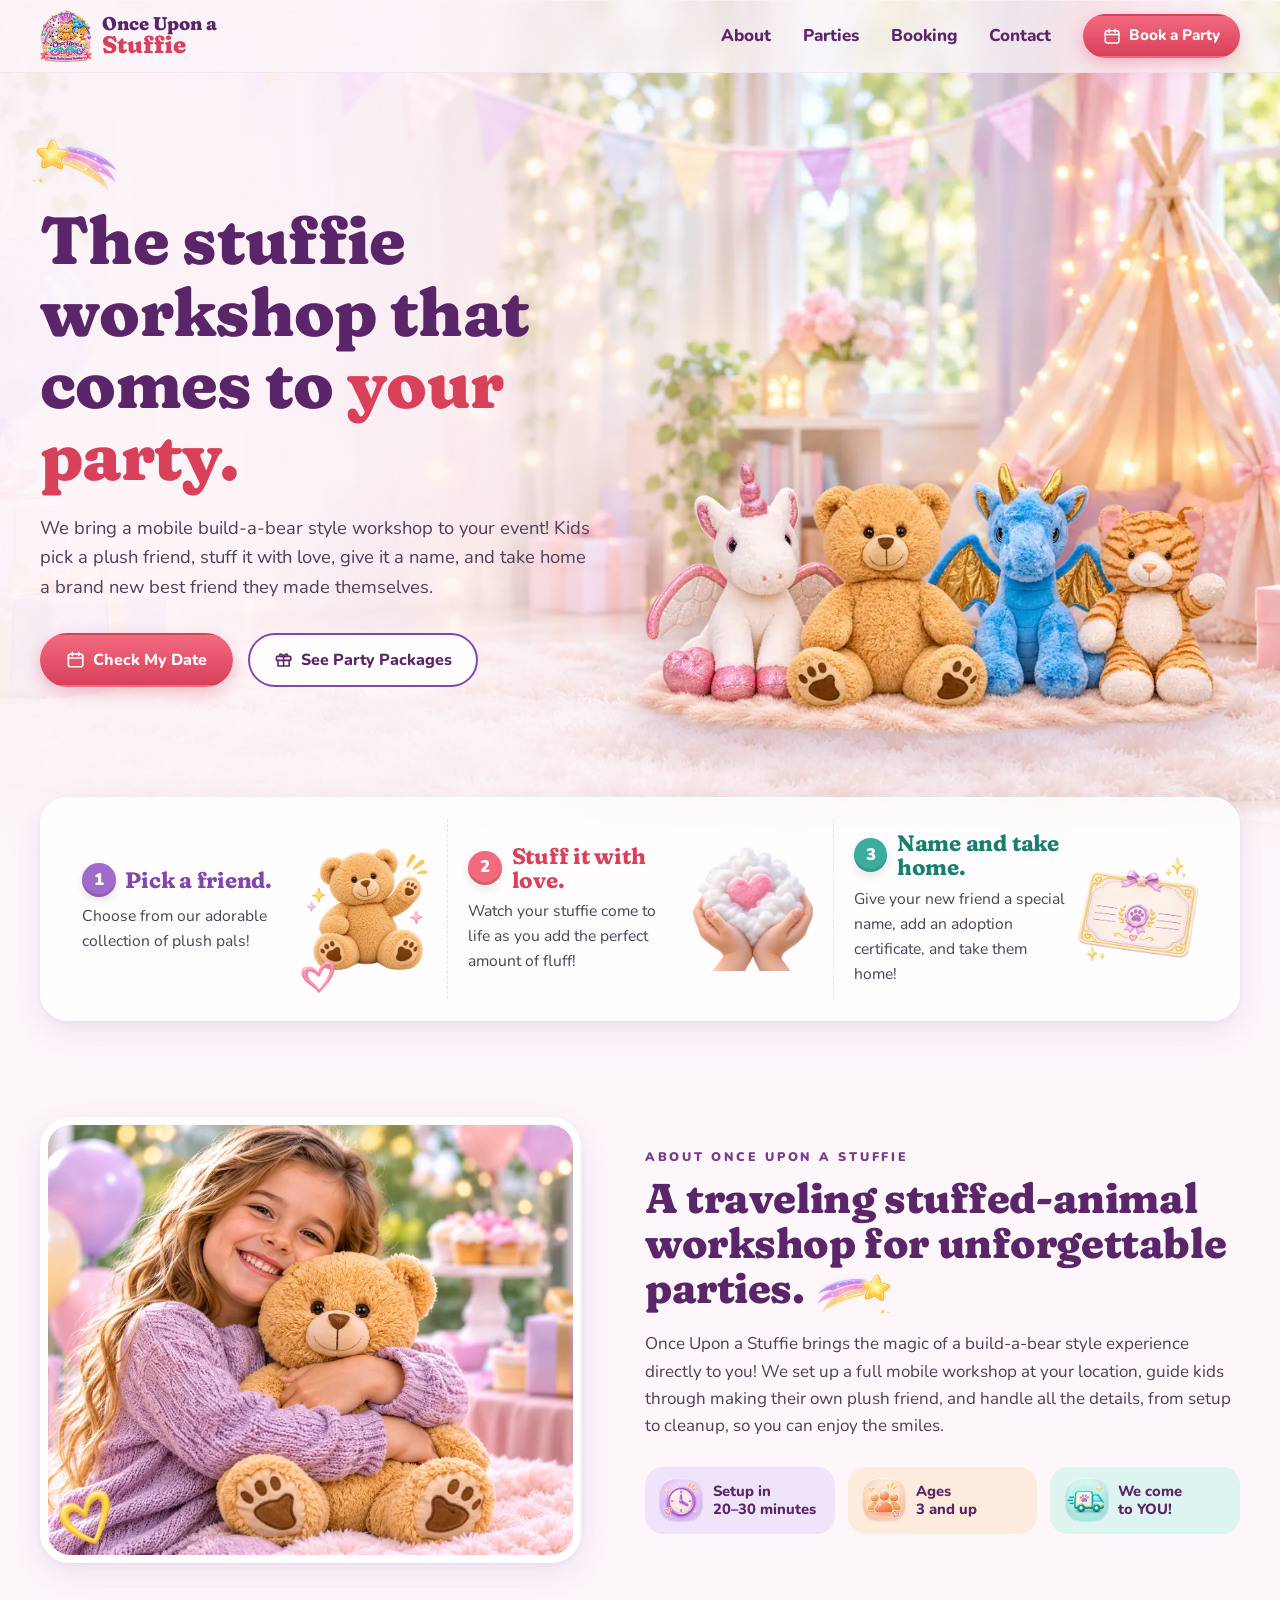
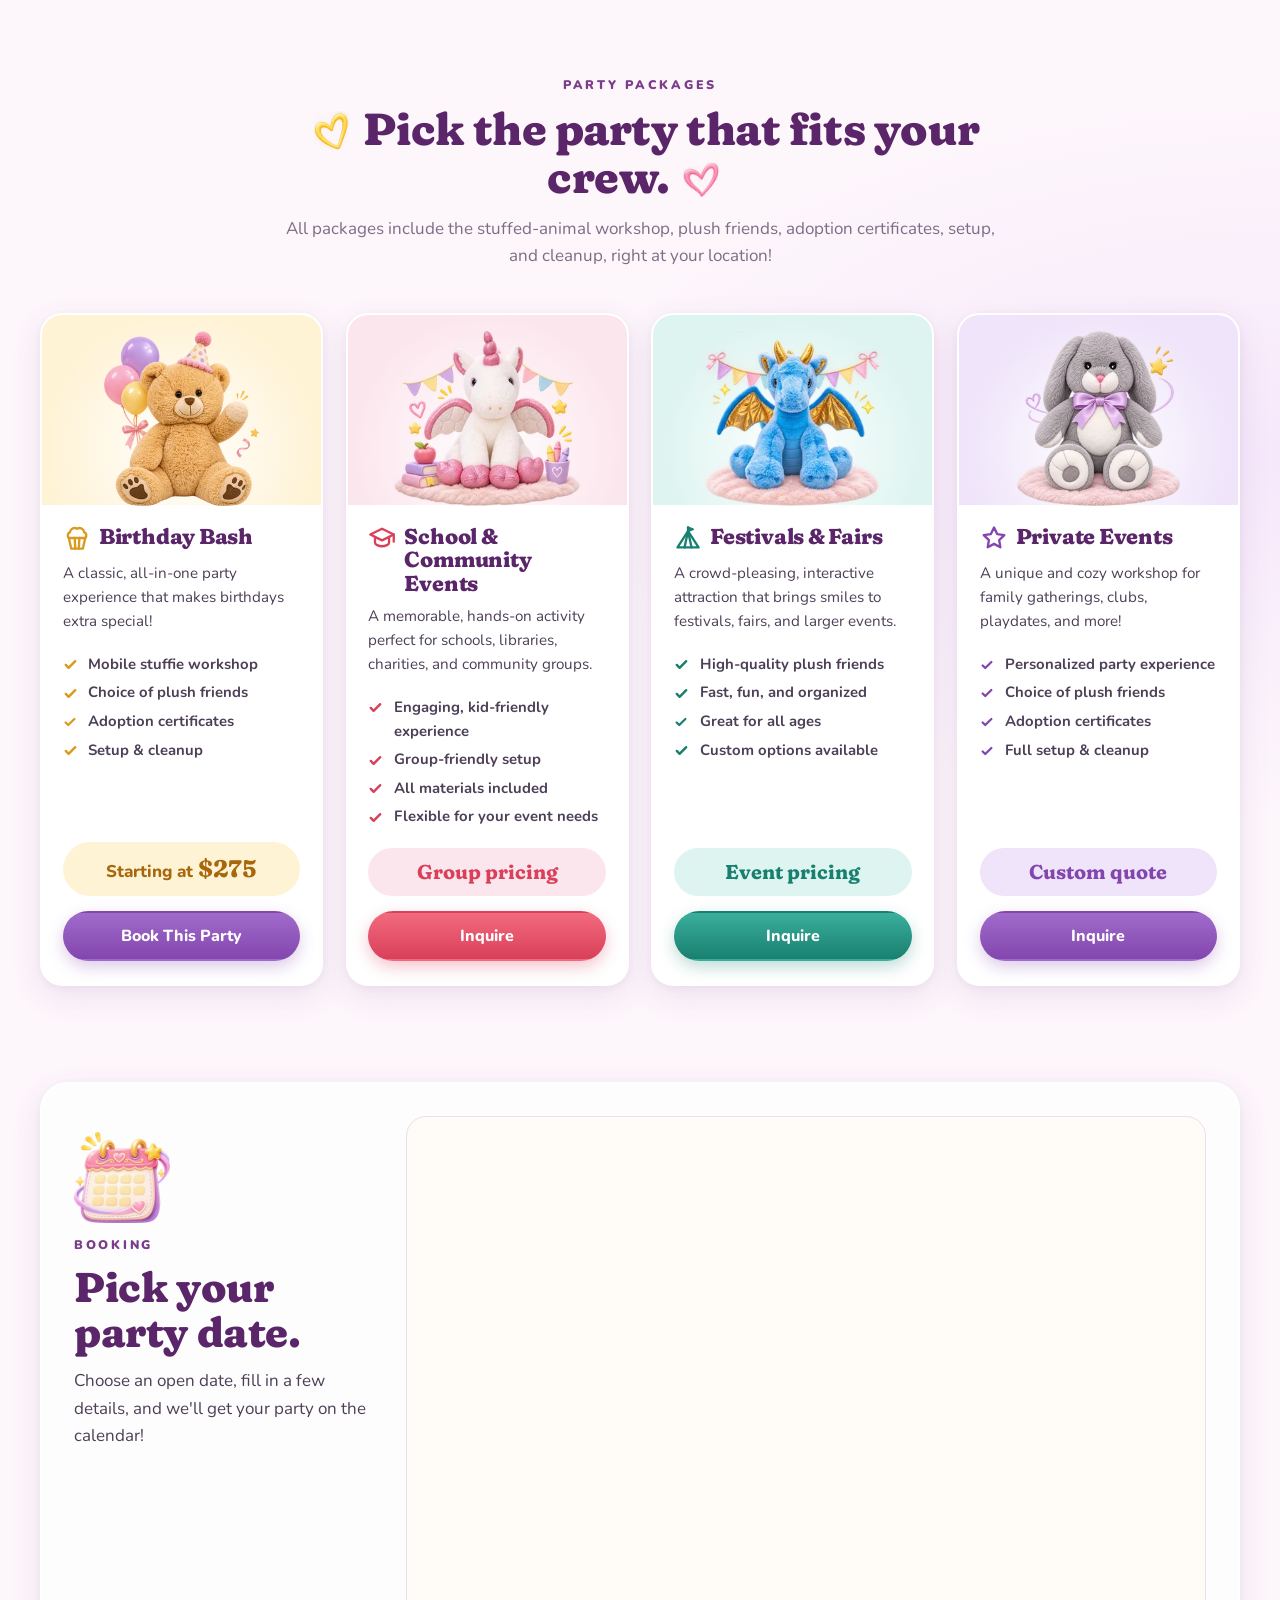
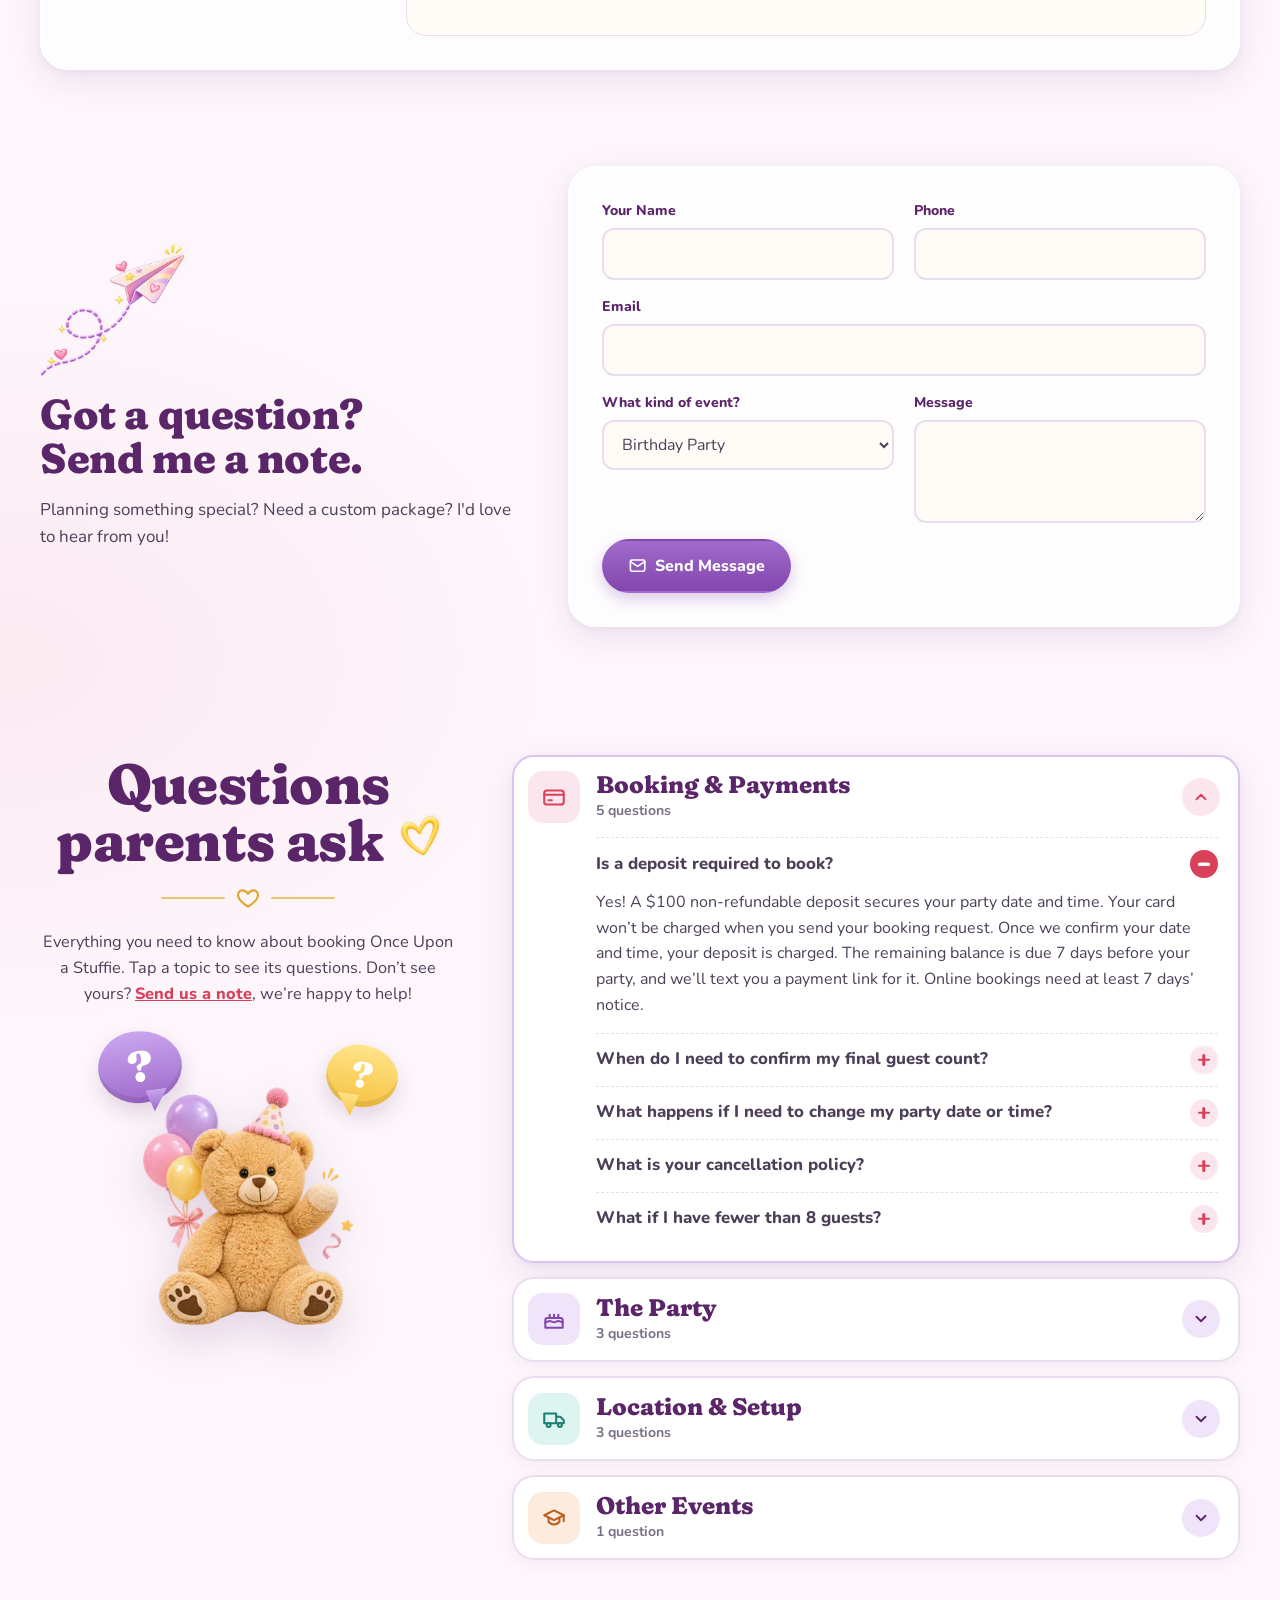
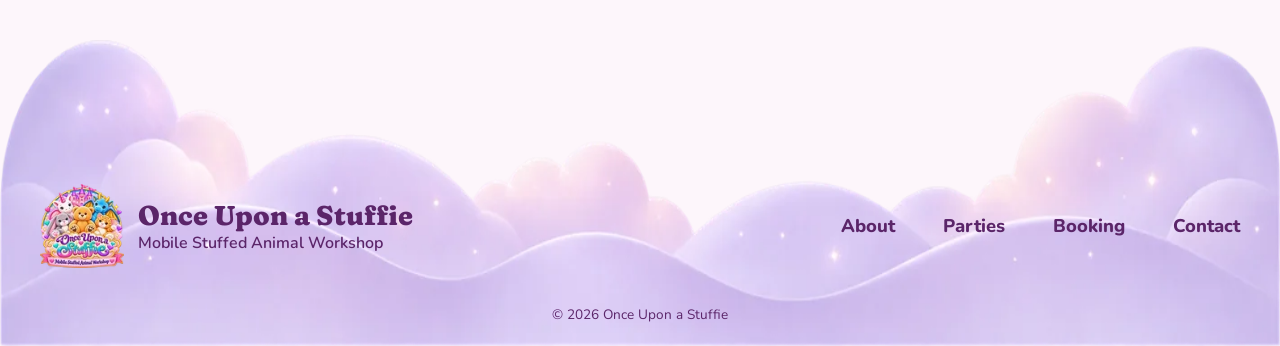
==== commit de0e7bfa: "Replace prices on Inquire cards with quote labels" ====
--- a/index.html
+++ b/index.html
@@ -167,7 +167,7 @@
                 <li>All materials included</li>
                 <li>Flexible for your event needs</li>
               </ul>
-              <p class="price">Starting at <strong>$399</strong></p>
+              <p class="price price-quote"><strong>Group pricing</strong></p>
               <a class="btn btn-coral btn-block" href="#contact" data-inquire="School or Community Event">Inquire</a>
             </div>
           </article>
@@ -183,7 +183,7 @@
                 <li>Great for all ages</li>
                 <li>Custom options available</li>
               </ul>
-              <p class="price">Starting at <strong>$499</strong></p>
+              <p class="price price-quote"><strong>Event pricing</strong></p>
               <a class="btn btn-teal btn-block" href="#contact" data-inquire="Festival or Fair">Inquire</a>
             </div>
           </article>
@@ -199,7 +199,7 @@
                 <li>Adoption certificates</li>
                 <li>Full setup &amp; cleanup</li>
               </ul>
-              <p class="price">Starting at <strong>$349</strong></p>
+              <p class="price price-quote"><strong>Custom quote</strong></p>
               <a class="btn btn-purple btn-block" href="#contact" data-inquire="Private Event">Inquire</a>
             </div>
           </article>
--- a/assets/css/styles.css
+++ b/assets/css/styles.css
@@ -571,3 +571,5 @@
   .faq-q-item > summary { font-size: .97rem; line-height: 1.3; }
   .faq-q-item p { font-size: .95rem; }
 }
+
+.price-quote strong { font-size: 1.25rem; }
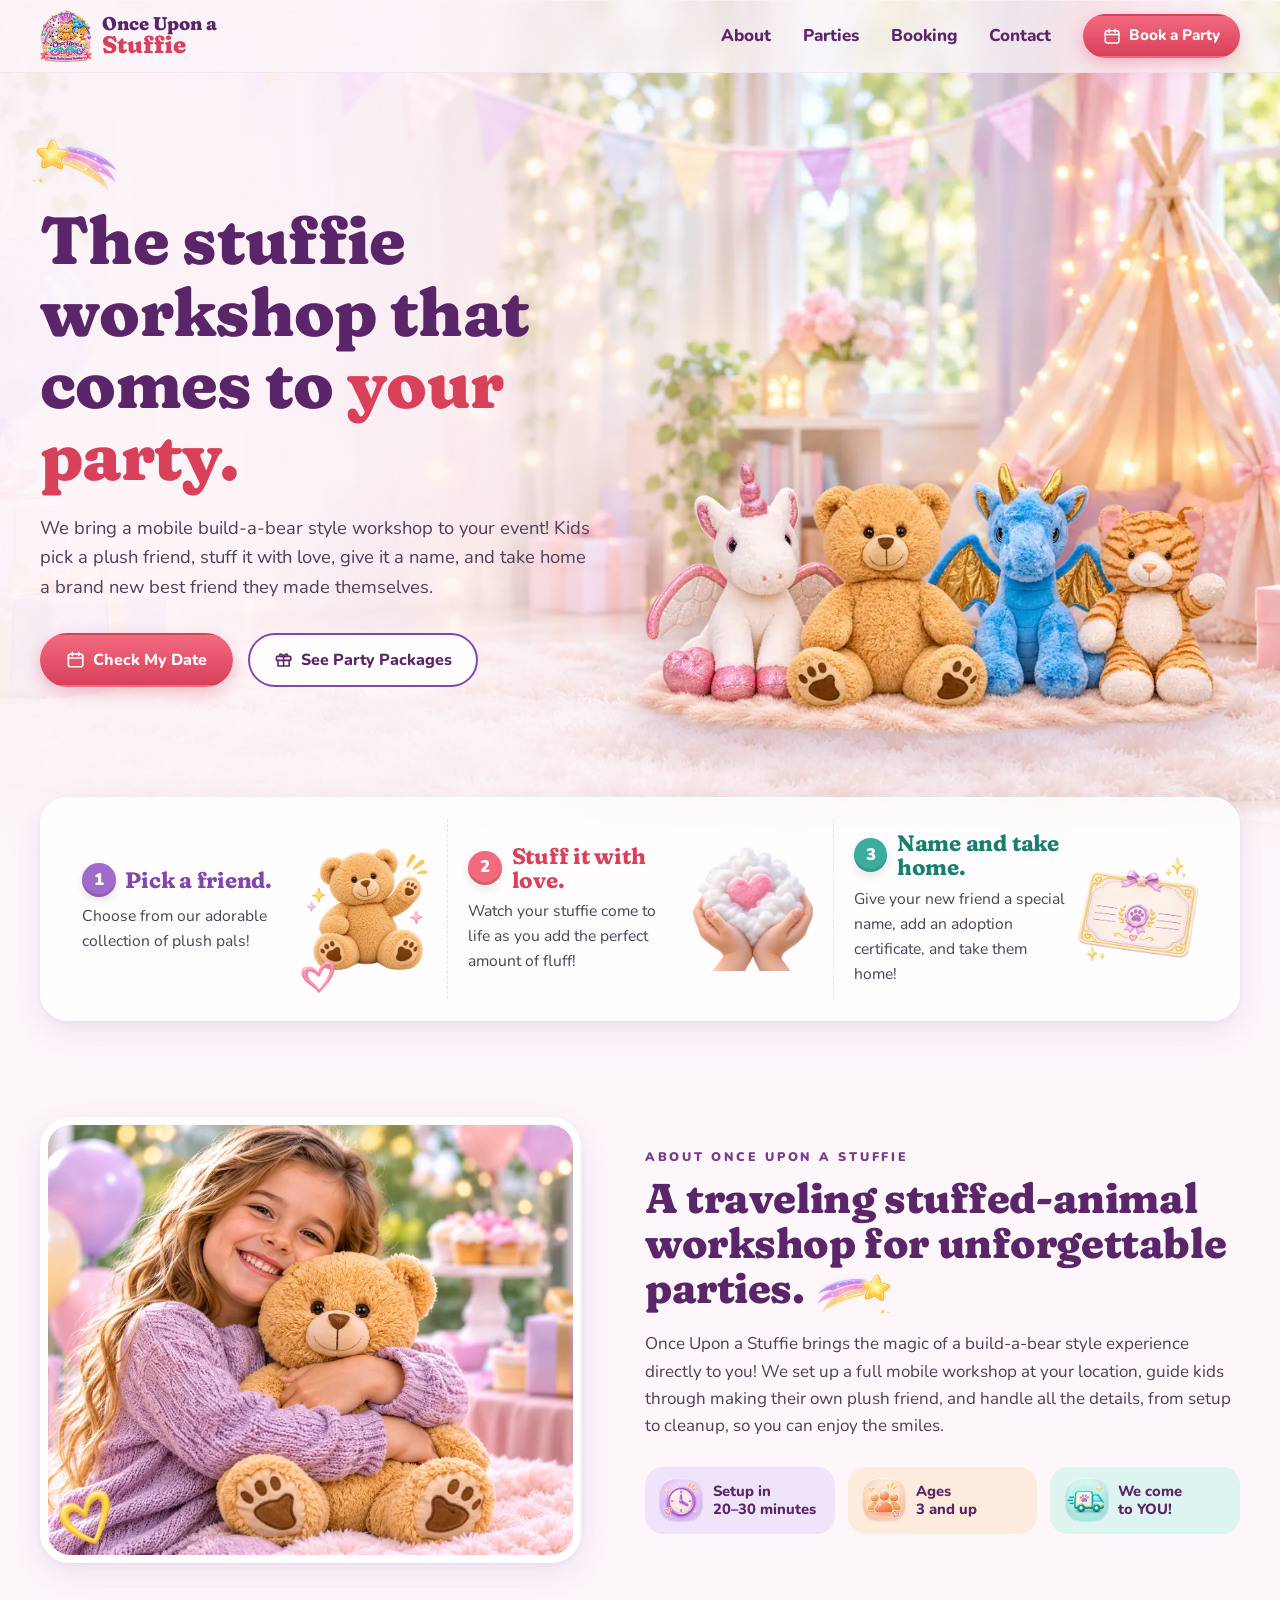
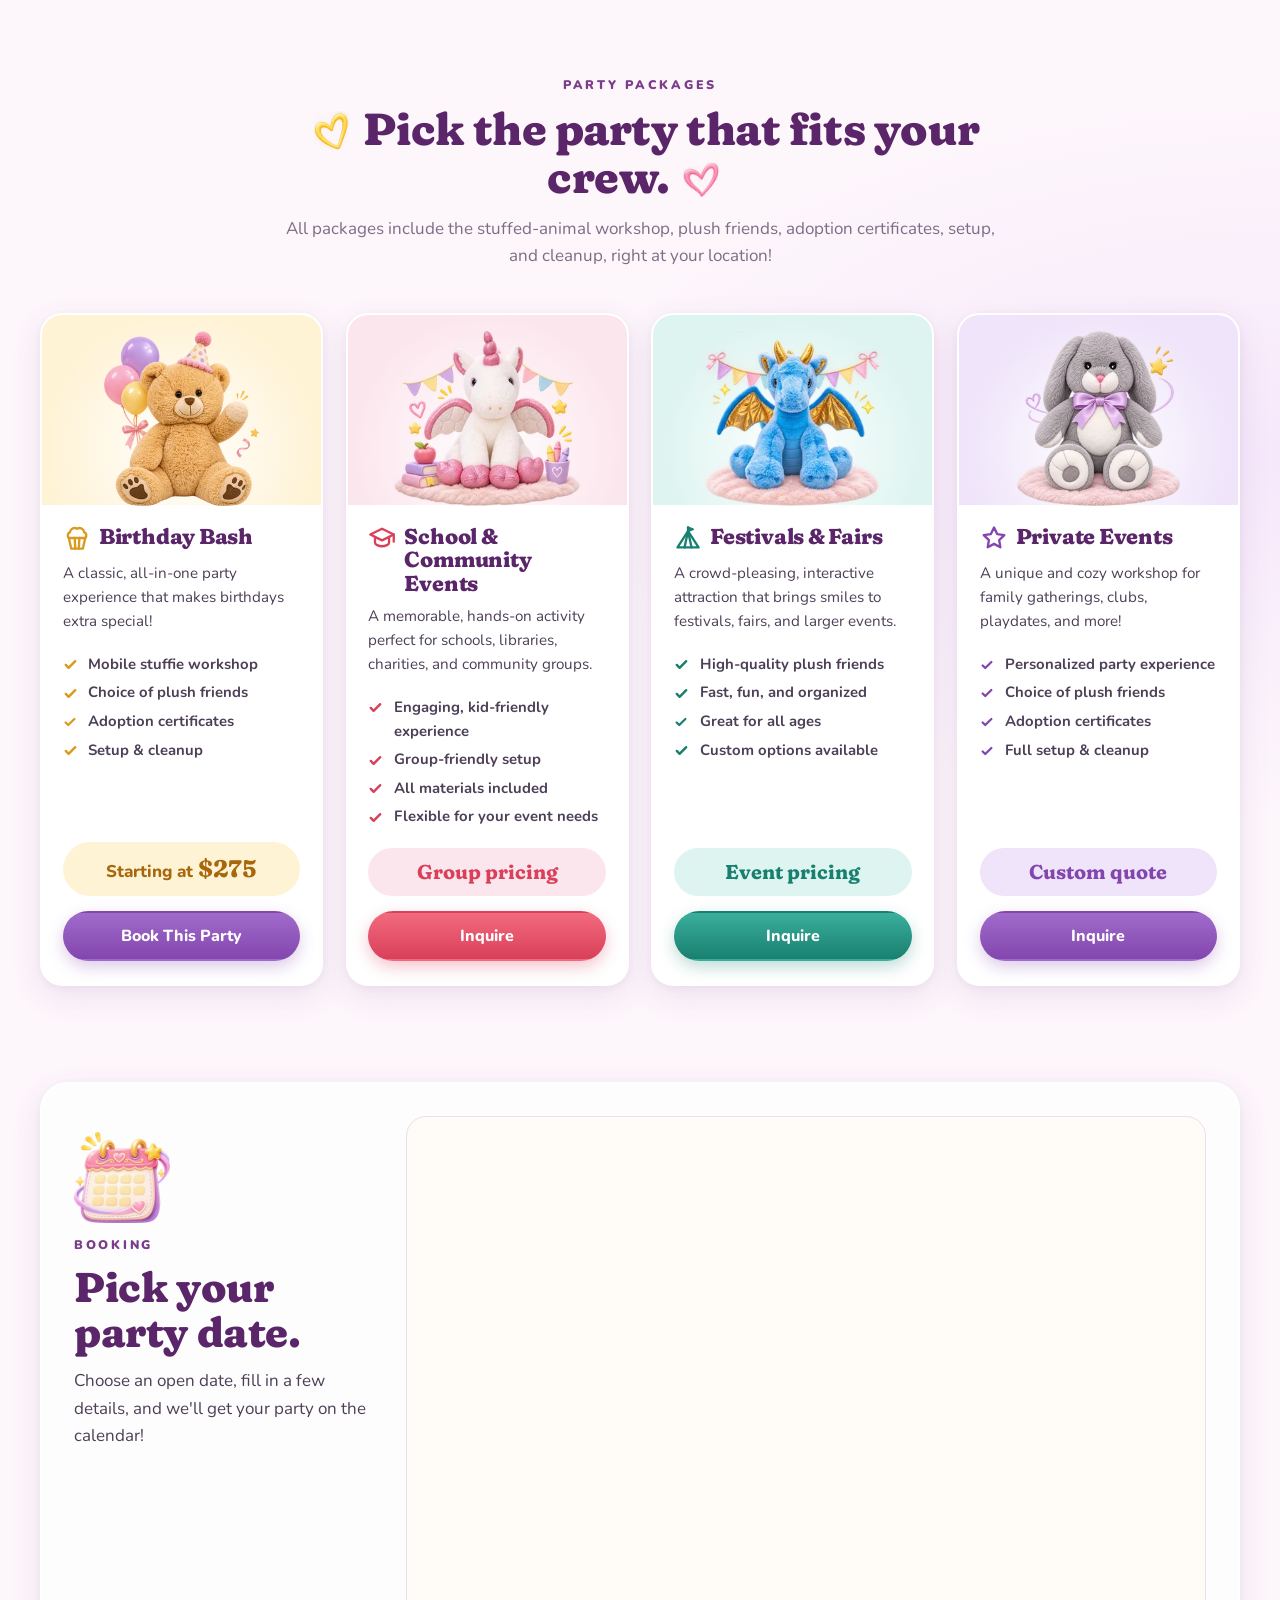
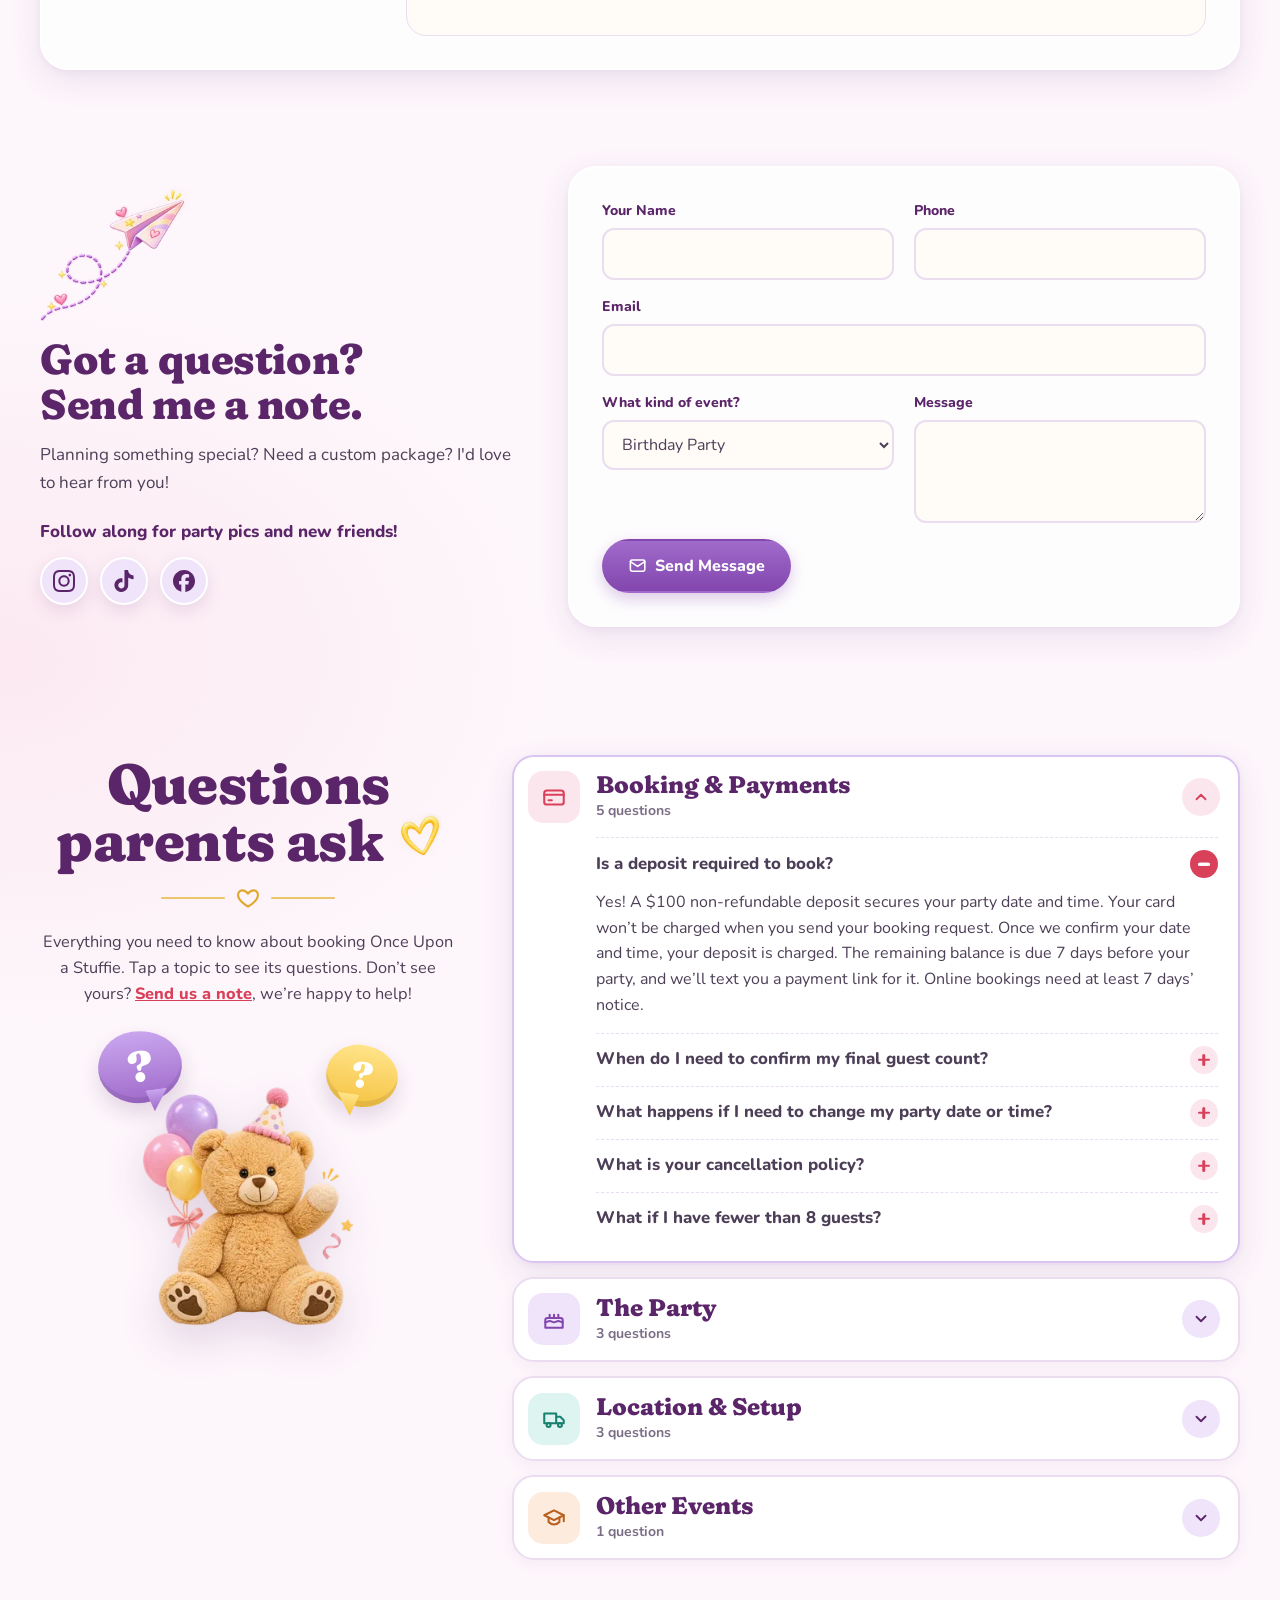
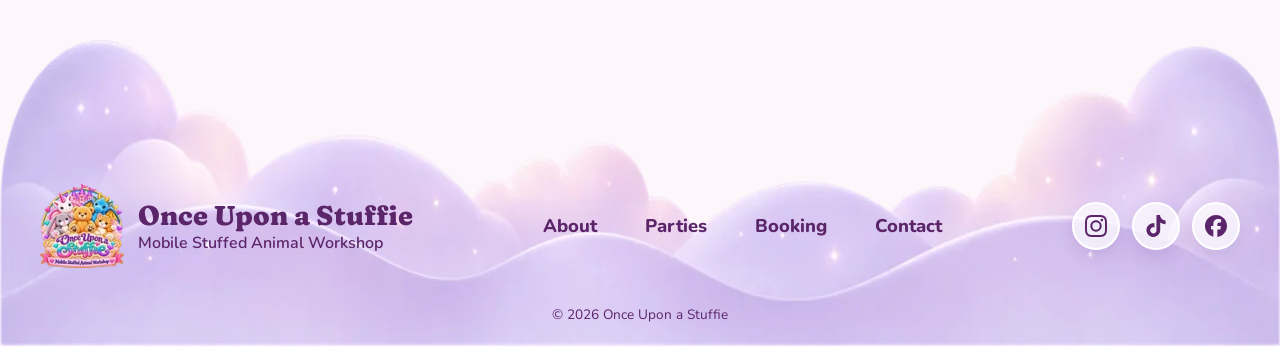
==== commit 500b0396: "Add social icons, fix stale styles on phones" ====
--- a/index.html
+++ b/index.html
@@ -18,7 +18,7 @@
   <link rel="preload" href="/assets/fonts/fraunces-soft.woff2" as="font" type="font/woff2" crossorigin>
   <link rel="preload" href="/assets/fonts/nunito.woff2" as="font" type="font/woff2" crossorigin>
   <link rel="preload" as="image" href="/assets/img/hero-room.webp" imagesrcset="/assets/img/hero-room-xs.webp 700w, /assets/img/hero-room-sm.webp 900w, /assets/img/hero-room.webp 1672w" imagesizes="100vw" fetchpriority="high">
-  <link rel="stylesheet" href="/assets/css/styles.css">
+  <link rel="stylesheet" href="/assets/css/styles.css?v=3">
 
   <script type="application/ld+json">
   {
@@ -234,6 +234,12 @@
           <img class="contact-plane" src="/assets/img/deco-plane.webp" width="220" height="209" alt="" loading="lazy">
           <h2>Got a question?<br>Send me a note.</h2>
           <p>Planning something special? Need a custom package? I'd love to hear from you!</p>
+          <p class="socials-label">Follow along for party pics and new friends!</p>
+          <div class="socials">
+            <a class="social social-instagram" href="https://www.instagram.com/onceuponastuffie" target="_blank" rel="noopener" aria-label="Once Upon a Stuffie on Instagram (opens in a new tab)"><svg aria-hidden="true" viewBox="0 0 24 24"><use href="#i-instagram"/></svg></a>
+            <a class="social social-tiktok" href="https://www.tiktok.com/@onceuponastuffie" target="_blank" rel="noopener" aria-label="Once Upon a Stuffie on TikTok (opens in a new tab)"><svg aria-hidden="true" viewBox="0 0 24 24"><use href="#i-tiktok"/></svg></a>
+            <a class="social social-facebook" href="https://www.facebook.com/people/Once-Upon-a-Stuffie/61595538784804/" target="_blank" rel="noopener" aria-label="Once Upon a Stuffie on Facebook (opens in a new tab)"><svg aria-hidden="true" viewBox="0 0 24 24"><use href="#i-facebook"/></svg></a>
+          </div>
         </div>
         <form class="panel contact-form" name="contact" method="POST" data-netlify="true" netlify-honeypot="bot-field" action="/thanks.html">
           <input type="hidden" name="form-name" value="contact">
@@ -460,6 +466,11 @@
         <a href="#booking">Booking</a>
         <a href="#contact">Contact</a>
       </nav>
+      <div class="socials">
+        <a class="social social-instagram" href="https://www.instagram.com/onceuponastuffie" target="_blank" rel="noopener" aria-label="Once Upon a Stuffie on Instagram (opens in a new tab)"><svg aria-hidden="true" viewBox="0 0 24 24"><use href="#i-instagram"/></svg></a>
+        <a class="social social-tiktok" href="https://www.tiktok.com/@onceuponastuffie" target="_blank" rel="noopener" aria-label="Once Upon a Stuffie on TikTok (opens in a new tab)"><svg aria-hidden="true" viewBox="0 0 24 24"><use href="#i-tiktok"/></svg></a>
+        <a class="social social-facebook" href="https://www.facebook.com/people/Once-Upon-a-Stuffie/61595538784804/" target="_blank" rel="noopener" aria-label="Once Upon a Stuffie on Facebook (opens in a new tab)"><svg aria-hidden="true" viewBox="0 0 24 24"><use href="#i-facebook"/></svg></a>
+      </div>
       <p class="copyright">© <span data-year>2026</span> Once Upon a Stuffie</p>
     </div>
   </footer>
@@ -473,8 +484,11 @@
     <symbol id="i-school" viewBox="0 0 24 24"><g fill="none" stroke="currentColor" stroke-width="2" stroke-linecap="round" stroke-linejoin="round"><path d="m2 9 10-5 10 5-10 5z"/><path d="M6 11v5c0 1.5 3 3 6 3s6-1.5 6-3v-5M22 9v6"/></g></symbol>
     <symbol id="i-tent" viewBox="0 0 24 24"><g fill="none" stroke="currentColor" stroke-width="2" stroke-linecap="round" stroke-linejoin="round"><path d="M12 3v3M12 6 3 20h18z"/><path d="m12 6-3 14M12 6l3 14M12 3l4 1.5-4 1.5"/></g></symbol>
     <symbol id="i-star" viewBox="0 0 24 24"><path fill="none" stroke="currentColor" stroke-width="2" stroke-linejoin="round" d="m12 3 2.7 5.6 6.1.9-4.4 4.3 1 6.1L12 17l-5.4 2.9 1-6.1-4.4-4.3 6.1-.9z"/></symbol>
+    <symbol id="i-instagram" viewBox="0 0 24 24"><path fill="currentColor" d="M7.0301.084c-1.2768.0602-2.1487.264-2.911.5634-.7888.3075-1.4575.72-2.1228 1.3877-.6652.6677-1.075 1.3368-1.3802 2.127-.2954.7638-.4956 1.6365-.552 2.914-.0564 1.2775-.0689 1.6882-.0626 4.947.0062 3.2586.0206 3.6671.0825 4.9473.061 1.2765.264 2.1482.5635 2.9107.308.7889.72 1.4573 1.388 2.1228.6679.6655 1.3365 1.0743 2.1285 1.38.7632.295 1.6361.4961 2.9134.552 1.2773.056 1.6884.069 4.9462.0627 3.2578-.0062 3.668-.0207 4.9478-.0814 1.28-.0607 2.147-.2652 2.9098-.5633.7889-.3086 1.4578-.72 2.1228-1.3881.665-.6682 1.0745-1.3378 1.3795-2.1284.2957-.7632.4966-1.636.552-2.9124.056-1.2809.0692-1.6898.063-4.948-.0063-3.2583-.021-3.6668-.0817-4.9465-.0607-1.2797-.264-2.1487-.5633-2.9117-.3084-.7889-.72-1.4568-1.3876-2.1228C21.2982 1.33 20.628.9208 19.8378.6165 19.074.321 18.2017.1197 16.9244.0645 15.6471.0093 15.236-.005 11.977.0014 8.718.0076 8.31.0215 7.0301.0839m.1402 21.6932c-1.17-.0509-1.8053-.2453-2.2287-.408-.5606-.216-.96-.4771-1.3819-.895-.422-.4178-.6811-.8186-.9-1.378-.1644-.4234-.3624-1.058-.4171-2.228-.0595-1.2645-.072-1.6442-.079-4.848-.007-3.2037.0053-3.583.0607-4.848.05-1.169.2456-1.805.408-2.2282.216-.5613.4762-.96.895-1.3816.4188-.4217.8184-.6814 1.3783-.9003.423-.1651 1.0575-.3614 2.227-.4171 1.2655-.06 1.6447-.072 4.848-.079 3.2033-.007 3.5835.005 4.8495.0608 1.169.0508 1.8053.2445 2.228.408.5608.216.96.4754 1.3816.895.4217.4194.6816.8176.9005 1.3787.1653.4217.3617 1.056.4169 2.2263.0602 1.2655.0739 1.645.0796 4.848.0058 3.203-.0055 3.5834-.061 4.848-.051 1.17-.245 1.8055-.408 2.2294-.216.5604-.4763.96-.8954 1.3814-.419.4215-.8181.6811-1.3783.9-.4224.1649-1.0577.3617-2.2262.4174-1.2656.0595-1.6448.072-4.8493.079-3.2045.007-3.5825-.006-4.848-.0608M16.953 5.5864A1.44 1.44 0 1 0 18.39 4.144a1.44 1.44 0 0 0-1.437 1.4424M5.8385 12.012c.0067 3.4032 2.7706 6.1557 6.173 6.1493 3.4026-.0065 6.157-2.7701 6.1506-6.1733-.0065-3.4032-2.771-6.1565-6.174-6.1498-3.403.0067-6.156 2.771-6.1496 6.1738M8 12.0077a4 4 0 1 1 4.008 3.9921A3.9996 3.9996 0 0 1 8 12.0077"/></symbol>
+    <symbol id="i-tiktok" viewBox="0 0 24 24"><path fill="currentColor" d="M12.525.02c1.31-.02 2.61-.01 3.91-.02.08 1.53.63 3.09 1.75 4.17 1.12 1.11 2.7 1.62 4.24 1.79v4.03c-1.44-.05-2.89-.35-4.2-.97-.57-.26-1.1-.59-1.62-.93-.01 2.92.01 5.84-.02 8.75-.08 1.4-.54 2.79-1.35 3.94-1.31 1.92-3.58 3.17-5.91 3.21-1.43.08-2.86-.31-4.08-1.03-2.02-1.19-3.44-3.37-3.65-5.71-.02-.5-.03-1-.01-1.49.18-1.9 1.12-3.72 2.58-4.96 1.66-1.44 3.98-2.13 6.15-1.72.02 1.48-.04 2.96-.04 4.44-.99-.32-2.15-.23-3.02.37-.63.41-1.11 1.04-1.36 1.75-.21.51-.15 1.07-.14 1.61.24 1.64 1.82 3.02 3.5 2.87 1.12-.01 2.19-.66 2.77-1.61.19-.33.4-.67.41-1.06.1-1.79.06-3.57.07-5.36.01-4.03-.01-8.05.02-12.07z"/></symbol>
+    <symbol id="i-facebook" viewBox="0 0 24 24"><path fill="currentColor" d="M9.101 23.691v-7.98H6.627v-3.667h2.474v-1.58c0-4.085 1.848-5.978 5.858-5.978.401 0 .955.042 1.468.103a8.68 8.68 0 0 1 1.141.195v3.325a8.623 8.623 0 0 0-.653-.036 26.805 26.805 0 0 0-.733-.009c-.707 0-1.259.096-1.675.309a1.686 1.686 0 0 0-.679.622c-.258.42-.374.995-.374 1.752v1.297h3.919l-.386 2.103-.287 1.564h-3.246v8.245C19.396 23.238 24 18.179 24 12.044c0-6.627-5.373-12-12-12s-12 5.373-12 12c0 5.628 3.874 10.35 9.101 11.647Z"/></symbol>
   </svg>
 
-  <script src="/assets/js/main.js" defer></script>
+  <script src="/assets/js/main.js?v=3" defer></script>
 </body>
 </html>
--- a/assets/css/styles.css
+++ b/assets/css/styles.css
@@ -573,3 +573,23 @@
 }
 
 .price-quote strong { font-size: 1.25rem; }
+
+/* ---------- Social icons ---------- */
+.socials { display: flex; gap: .75rem; flex-wrap: wrap; }
+.social {
+  display: grid; place-items: center; width: 48px; height: 48px; border-radius: 50%;
+  background: var(--lilac); color: var(--plum); border: 2px solid #fff;
+  box-shadow: 0 6px 16px rgba(120, 70, 150, .14);
+  transition: transform .15s ease, background-color .15s ease, color .15s ease;
+}
+.social svg { width: 22px; height: 22px; }
+.social:hover, .social:focus-visible { background: var(--coral); color: #fff; transform: translateY(-2px); }
+.socials-label { margin-top: 1.4rem !important; margin-bottom: .7rem; font-weight: 800; color: var(--plum); }
+.site-footer .social { background: rgba(255, 255, 255, .7); }
+.site-footer .social:hover, .site-footer .social:focus-visible { background: var(--coral); }
+@media (max-width: 900px) {
+  .contact-intro .socials { justify-content: center; }
+}
+@media (max-width: 600px) {
+  .site-footer .socials { justify-content: center; }
+}
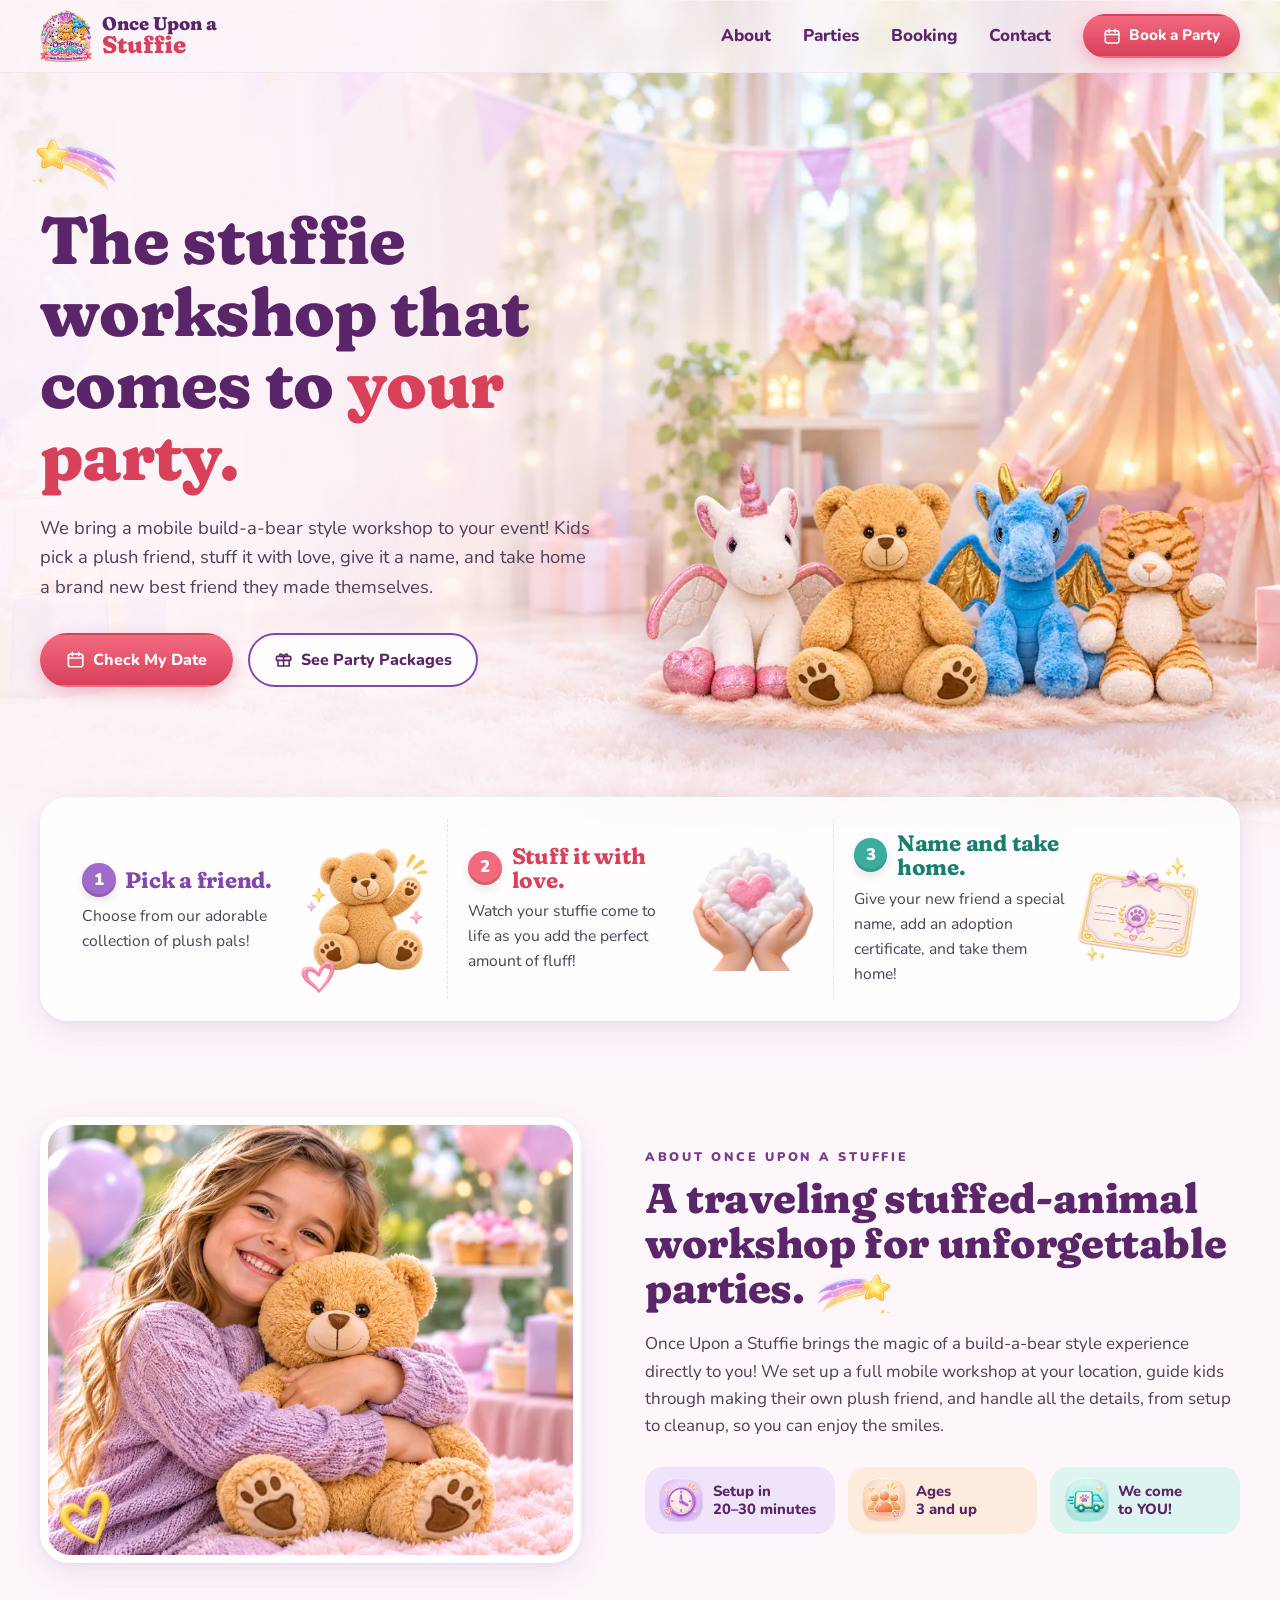
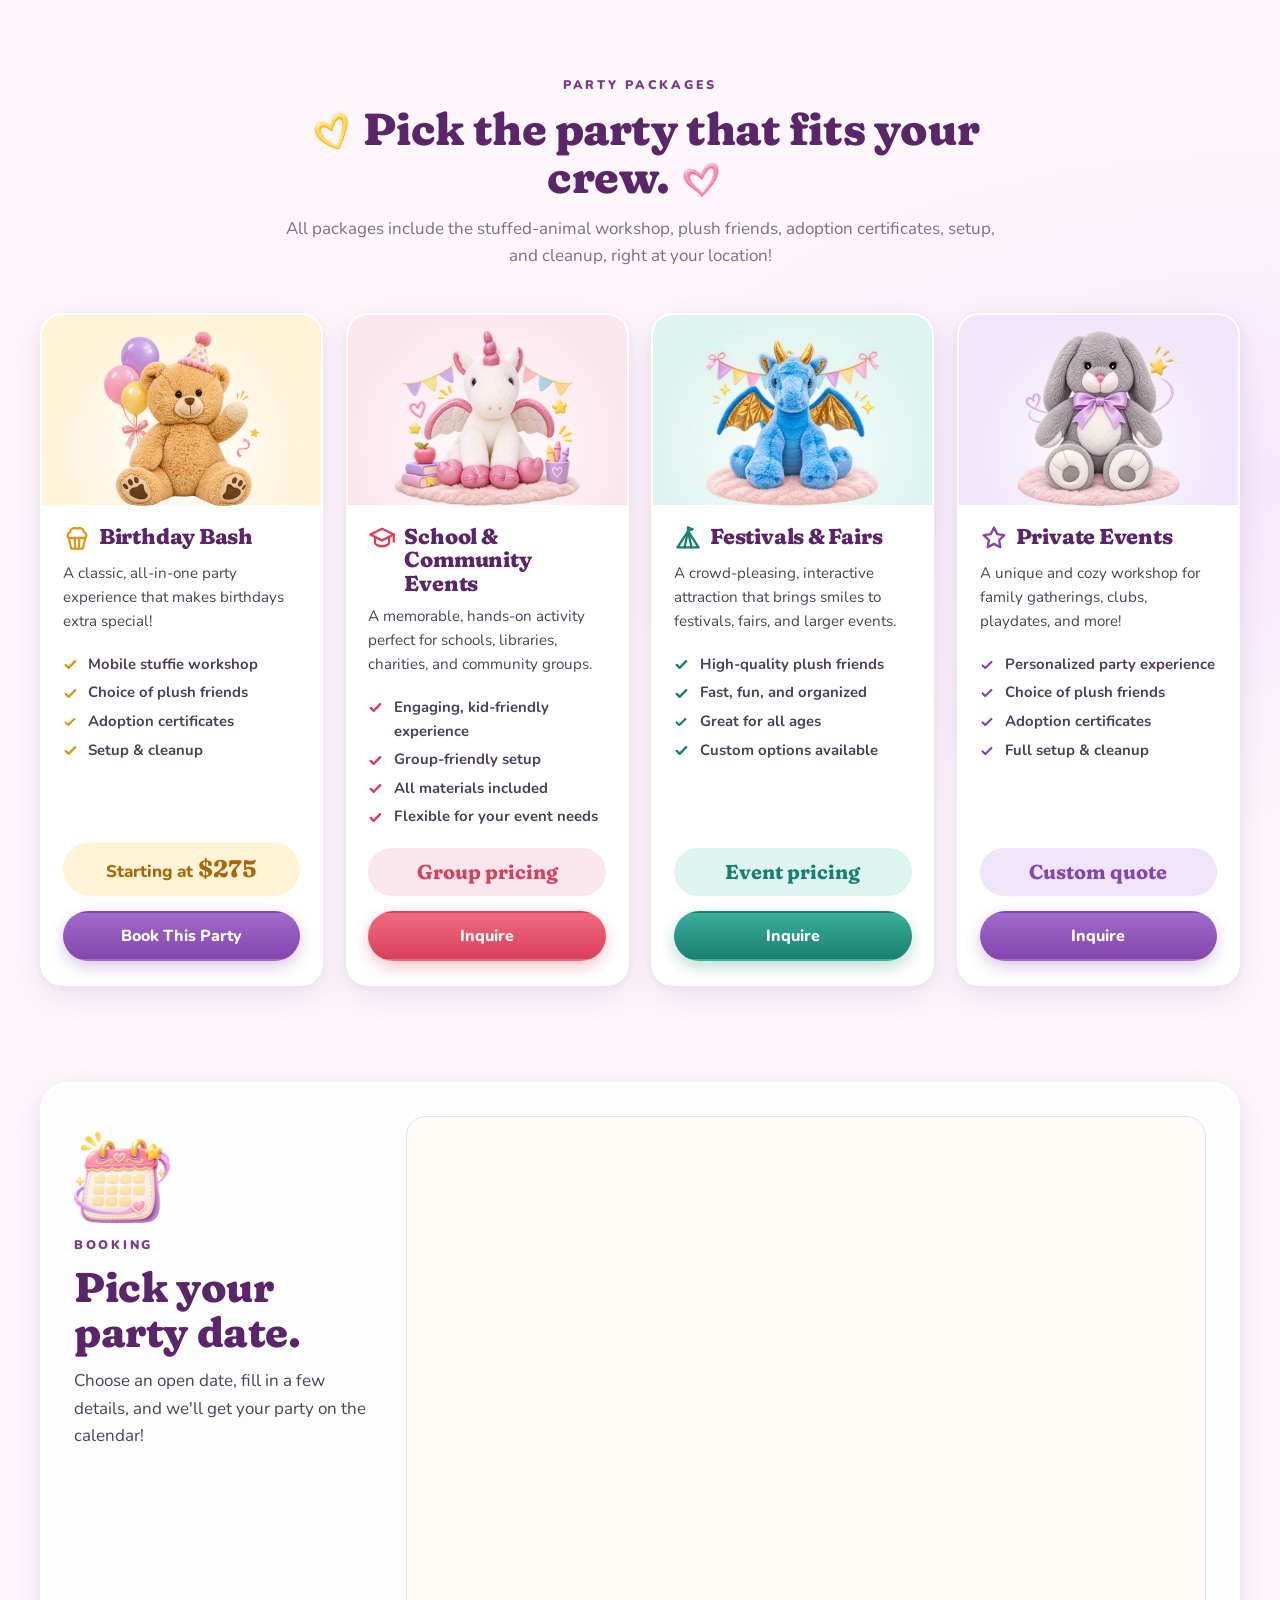
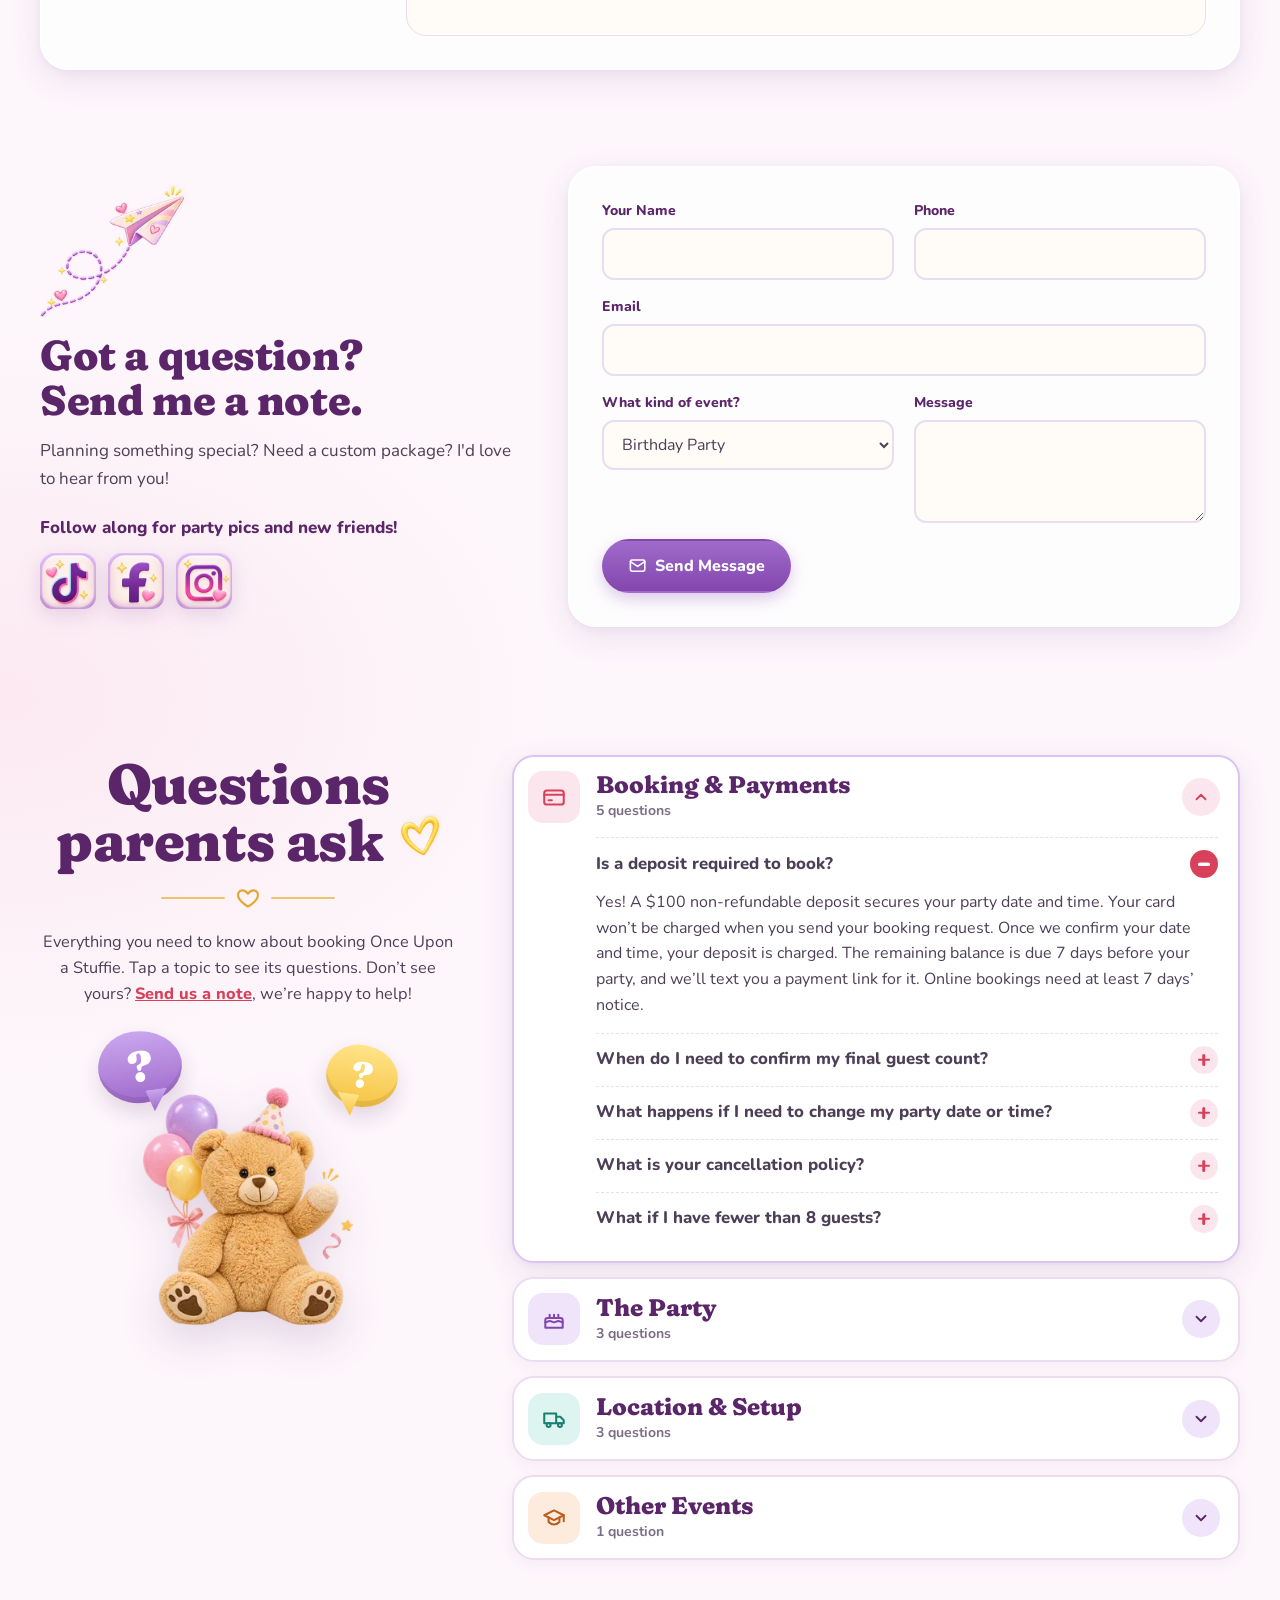
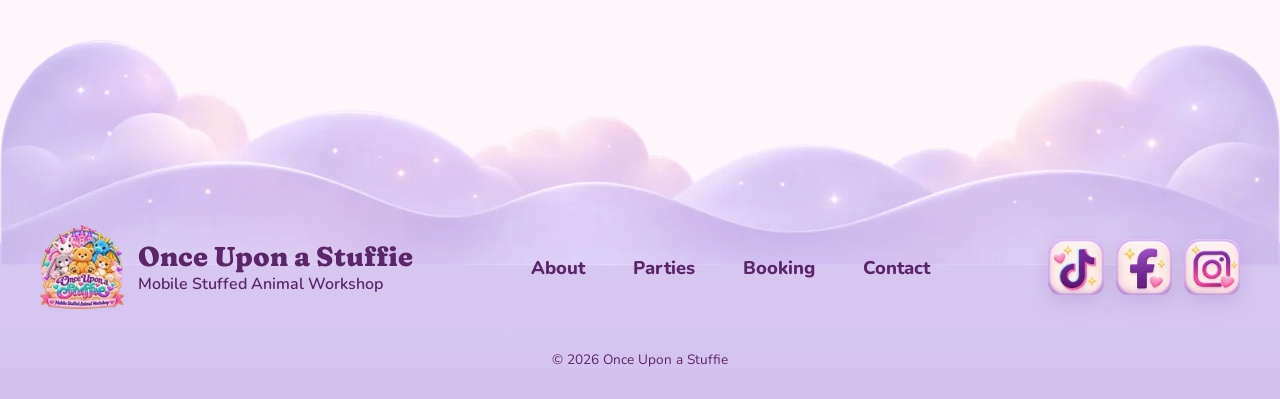
==== commit c4bc1760: "Footer on solid purple, illustrated social icons, FAQ topics, cache fix" ====
--- a/index.html
+++ b/index.html
@@ -236,9 +236,9 @@
           <p>Planning something special? Need a custom package? I'd love to hear from you!</p>
           <p class="socials-label">Follow along for party pics and new friends!</p>
           <div class="socials">
-            <a class="social social-instagram" href="https://www.instagram.com/onceuponastuffie" target="_blank" rel="noopener" aria-label="Once Upon a Stuffie on Instagram (opens in a new tab)"><svg aria-hidden="true" viewBox="0 0 24 24"><use href="#i-instagram"/></svg></a>
-            <a class="social social-tiktok" href="https://www.tiktok.com/@onceuponastuffie" target="_blank" rel="noopener" aria-label="Once Upon a Stuffie on TikTok (opens in a new tab)"><svg aria-hidden="true" viewBox="0 0 24 24"><use href="#i-tiktok"/></svg></a>
-            <a class="social social-facebook" href="https://www.facebook.com/people/Once-Upon-a-Stuffie/61595538784804/" target="_blank" rel="noopener" aria-label="Once Upon a Stuffie on Facebook (opens in a new tab)"><svg aria-hidden="true" viewBox="0 0 24 24"><use href="#i-facebook"/></svg></a>
+            <a class="social social-tiktok" href="https://www.tiktok.com/@onceuponastuffie" target="_blank" rel="noopener" aria-label="Once Upon a Stuffie on TikTok (opens in a new tab)"><img src="/assets/img/social-tiktok.webp" width="144" height="144" alt="" loading="lazy"></a>
+            <a class="social social-facebook" href="https://www.facebook.com/people/Once-Upon-a-Stuffie/61595538784804/" target="_blank" rel="noopener" aria-label="Once Upon a Stuffie on Facebook (opens in a new tab)"><img src="/assets/img/social-facebook.webp" width="144" height="144" alt="" loading="lazy"></a>
+            <a class="social social-instagram" href="https://www.instagram.com/onceuponastuffie" target="_blank" rel="noopener" aria-label="Once Upon a Stuffie on Instagram (opens in a new tab)"><img src="/assets/img/social-instagram.webp" width="144" height="144" alt="" loading="lazy"></a>
           </div>
         </div>
         <form class="panel contact-form" name="contact" method="POST" data-netlify="true" netlify-honeypot="bot-field" action="/thanks.html">
@@ -467,9 +467,9 @@
         <a href="#contact">Contact</a>
       </nav>
       <div class="socials">
-        <a class="social social-instagram" href="https://www.instagram.com/onceuponastuffie" target="_blank" rel="noopener" aria-label="Once Upon a Stuffie on Instagram (opens in a new tab)"><svg aria-hidden="true" viewBox="0 0 24 24"><use href="#i-instagram"/></svg></a>
-        <a class="social social-tiktok" href="https://www.tiktok.com/@onceuponastuffie" target="_blank" rel="noopener" aria-label="Once Upon a Stuffie on TikTok (opens in a new tab)"><svg aria-hidden="true" viewBox="0 0 24 24"><use href="#i-tiktok"/></svg></a>
-        <a class="social social-facebook" href="https://www.facebook.com/people/Once-Upon-a-Stuffie/61595538784804/" target="_blank" rel="noopener" aria-label="Once Upon a Stuffie on Facebook (opens in a new tab)"><svg aria-hidden="true" viewBox="0 0 24 24"><use href="#i-facebook"/></svg></a>
+        <a class="social social-tiktok" href="https://www.tiktok.com/@onceuponastuffie" target="_blank" rel="noopener" aria-label="Once Upon a Stuffie on TikTok (opens in a new tab)"><img src="/assets/img/social-tiktok.webp" width="144" height="144" alt="" loading="lazy"></a>
+        <a class="social social-facebook" href="https://www.facebook.com/people/Once-Upon-a-Stuffie/61595538784804/" target="_blank" rel="noopener" aria-label="Once Upon a Stuffie on Facebook (opens in a new tab)"><img src="/assets/img/social-facebook.webp" width="144" height="144" alt="" loading="lazy"></a>
+        <a class="social social-instagram" href="https://www.instagram.com/onceuponastuffie" target="_blank" rel="noopener" aria-label="Once Upon a Stuffie on Instagram (opens in a new tab)"><img src="/assets/img/social-instagram.webp" width="144" height="144" alt="" loading="lazy"></a>
       </div>
       <p class="copyright">© <span data-year>2026</span> Once Upon a Stuffie</p>
     </div>
@@ -484,9 +484,6 @@
     <symbol id="i-school" viewBox="0 0 24 24"><g fill="none" stroke="currentColor" stroke-width="2" stroke-linecap="round" stroke-linejoin="round"><path d="m2 9 10-5 10 5-10 5z"/><path d="M6 11v5c0 1.5 3 3 6 3s6-1.5 6-3v-5M22 9v6"/></g></symbol>
     <symbol id="i-tent" viewBox="0 0 24 24"><g fill="none" stroke="currentColor" stroke-width="2" stroke-linecap="round" stroke-linejoin="round"><path d="M12 3v3M12 6 3 20h18z"/><path d="m12 6-3 14M12 6l3 14M12 3l4 1.5-4 1.5"/></g></symbol>
     <symbol id="i-star" viewBox="0 0 24 24"><path fill="none" stroke="currentColor" stroke-width="2" stroke-linejoin="round" d="m12 3 2.7 5.6 6.1.9-4.4 4.3 1 6.1L12 17l-5.4 2.9 1-6.1-4.4-4.3 6.1-.9z"/></symbol>
-    <symbol id="i-instagram" viewBox="0 0 24 24"><path fill="currentColor" d="M7.0301.084c-1.2768.0602-2.1487.264-2.911.5634-.7888.3075-1.4575.72-2.1228 1.3877-.6652.6677-1.075 1.3368-1.3802 2.127-.2954.7638-.4956 1.6365-.552 2.914-.0564 1.2775-.0689 1.6882-.0626 4.947.0062 3.2586.0206 3.6671.0825 4.9473.061 1.2765.264 2.1482.5635 2.9107.308.7889.72 1.4573 1.388 2.1228.6679.6655 1.3365 1.0743 2.1285 1.38.7632.295 1.6361.4961 2.9134.552 1.2773.056 1.6884.069 4.9462.0627 3.2578-.0062 3.668-.0207 4.9478-.0814 1.28-.0607 2.147-.2652 2.9098-.5633.7889-.3086 1.4578-.72 2.1228-1.3881.665-.6682 1.0745-1.3378 1.3795-2.1284.2957-.7632.4966-1.636.552-2.9124.056-1.2809.0692-1.6898.063-4.948-.0063-3.2583-.021-3.6668-.0817-4.9465-.0607-1.2797-.264-2.1487-.5633-2.9117-.3084-.7889-.72-1.4568-1.3876-2.1228C21.2982 1.33 20.628.9208 19.8378.6165 19.074.321 18.2017.1197 16.9244.0645 15.6471.0093 15.236-.005 11.977.0014 8.718.0076 8.31.0215 7.0301.0839m.1402 21.6932c-1.17-.0509-1.8053-.2453-2.2287-.408-.5606-.216-.96-.4771-1.3819-.895-.422-.4178-.6811-.8186-.9-1.378-.1644-.4234-.3624-1.058-.4171-2.228-.0595-1.2645-.072-1.6442-.079-4.848-.007-3.2037.0053-3.583.0607-4.848.05-1.169.2456-1.805.408-2.2282.216-.5613.4762-.96.895-1.3816.4188-.4217.8184-.6814 1.3783-.9003.423-.1651 1.0575-.3614 2.227-.4171 1.2655-.06 1.6447-.072 4.848-.079 3.2033-.007 3.5835.005 4.8495.0608 1.169.0508 1.8053.2445 2.228.408.5608.216.96.4754 1.3816.895.4217.4194.6816.8176.9005 1.3787.1653.4217.3617 1.056.4169 2.2263.0602 1.2655.0739 1.645.0796 4.848.0058 3.203-.0055 3.5834-.061 4.848-.051 1.17-.245 1.8055-.408 2.2294-.216.5604-.4763.96-.8954 1.3814-.419.4215-.8181.6811-1.3783.9-.4224.1649-1.0577.3617-2.2262.4174-1.2656.0595-1.6448.072-4.8493.079-3.2045.007-3.5825-.006-4.848-.0608M16.953 5.5864A1.44 1.44 0 1 0 18.39 4.144a1.44 1.44 0 0 0-1.437 1.4424M5.8385 12.012c.0067 3.4032 2.7706 6.1557 6.173 6.1493 3.4026-.0065 6.157-2.7701 6.1506-6.1733-.0065-3.4032-2.771-6.1565-6.174-6.1498-3.403.0067-6.156 2.771-6.1496 6.1738M8 12.0077a4 4 0 1 1 4.008 3.9921A3.9996 3.9996 0 0 1 8 12.0077"/></symbol>
-    <symbol id="i-tiktok" viewBox="0 0 24 24"><path fill="currentColor" d="M12.525.02c1.31-.02 2.61-.01 3.91-.02.08 1.53.63 3.09 1.75 4.17 1.12 1.11 2.7 1.62 4.24 1.79v4.03c-1.44-.05-2.89-.35-4.2-.97-.57-.26-1.1-.59-1.62-.93-.01 2.92.01 5.84-.02 8.75-.08 1.4-.54 2.79-1.35 3.94-1.31 1.92-3.58 3.17-5.91 3.21-1.43.08-2.86-.31-4.08-1.03-2.02-1.19-3.44-3.37-3.65-5.71-.02-.5-.03-1-.01-1.49.18-1.9 1.12-3.72 2.58-4.96 1.66-1.44 3.98-2.13 6.15-1.72.02 1.48-.04 2.96-.04 4.44-.99-.32-2.15-.23-3.02.37-.63.41-1.11 1.04-1.36 1.75-.21.51-.15 1.07-.14 1.61.24 1.64 1.82 3.02 3.5 2.87 1.12-.01 2.19-.66 2.77-1.61.19-.33.4-.67.41-1.06.1-1.79.06-3.57.07-5.36.01-4.03-.01-8.05.02-12.07z"/></symbol>
-    <symbol id="i-facebook" viewBox="0 0 24 24"><path fill="currentColor" d="M9.101 23.691v-7.98H6.627v-3.667h2.474v-1.58c0-4.085 1.848-5.978 5.858-5.978.401 0 .955.042 1.468.103a8.68 8.68 0 0 1 1.141.195v3.325a8.623 8.623 0 0 0-.653-.036 26.805 26.805 0 0 0-.733-.009c-.707 0-1.259.096-1.675.309a1.686 1.686 0 0 0-.679.622c-.258.42-.374.995-.374 1.752v1.297h3.919l-.386 2.103-.287 1.564h-3.246v8.245C19.396 23.238 24 18.179 24 12.044c0-6.627-5.373-12-12-12s-12 5.373-12 12c0 5.628 3.874 10.35 9.101 11.647Z"/></symbol>
   </svg>
 
   <script src="/assets/js/main.js?v=3" defer></script>
--- a/assets/css/styles.css
+++ b/assets/css/styles.css
@@ -593,3 +593,33 @@
 @media (max-width: 600px) {
   .site-footer .socials { justify-content: center; }
 }
+
+/* ---------- Footer: content sits fully on the purple clouds ---------- */
+.site-footer {
+  --cloud-h: calc(100vw * 251 / 1422);
+  min-height: 0;
+  justify-content: flex-start;
+  padding: calc(var(--cloud-h) * .82) 0 1.75rem;
+  background:
+    url("/assets/img/clouds.webp") center top / 100% auto no-repeat,
+    linear-gradient(to bottom, transparent calc(var(--cloud-h) * .9), #D7C8F2 calc(var(--cloud-h) * .9), #D3C2EF 100%);
+}
+.site-footer .copyright { margin-top: 1rem; }
+@media (max-width: 900px) {
+  .site-footer {
+    --cloud-h: calc(260vw * 251 / 1422);
+    padding-top: calc(var(--cloud-h) * .8);
+    background-size: 260% auto, auto;
+  }
+}
+@media (max-width: 900px) {
+  .footer-inner { flex-direction: column; text-align: center; }
+  .site-footer .socials { justify-content: center; }
+}
+
+/* Social icons: Amanda's illustrated tiles */
+.social, .site-footer .social {
+  width: 56px; height: 56px; border-radius: 16px; background: none; border: 0; box-shadow: none; padding: 0;
+}
+.social img { width: 100%; height: 100%; display: block; filter: drop-shadow(0 6px 10px rgba(120, 70, 150, .18)); }
+.social:hover, .social:focus-visible, .site-footer .social:hover, .site-footer .social:focus-visible { background: none; transform: translateY(-3px) rotate(-3deg); }
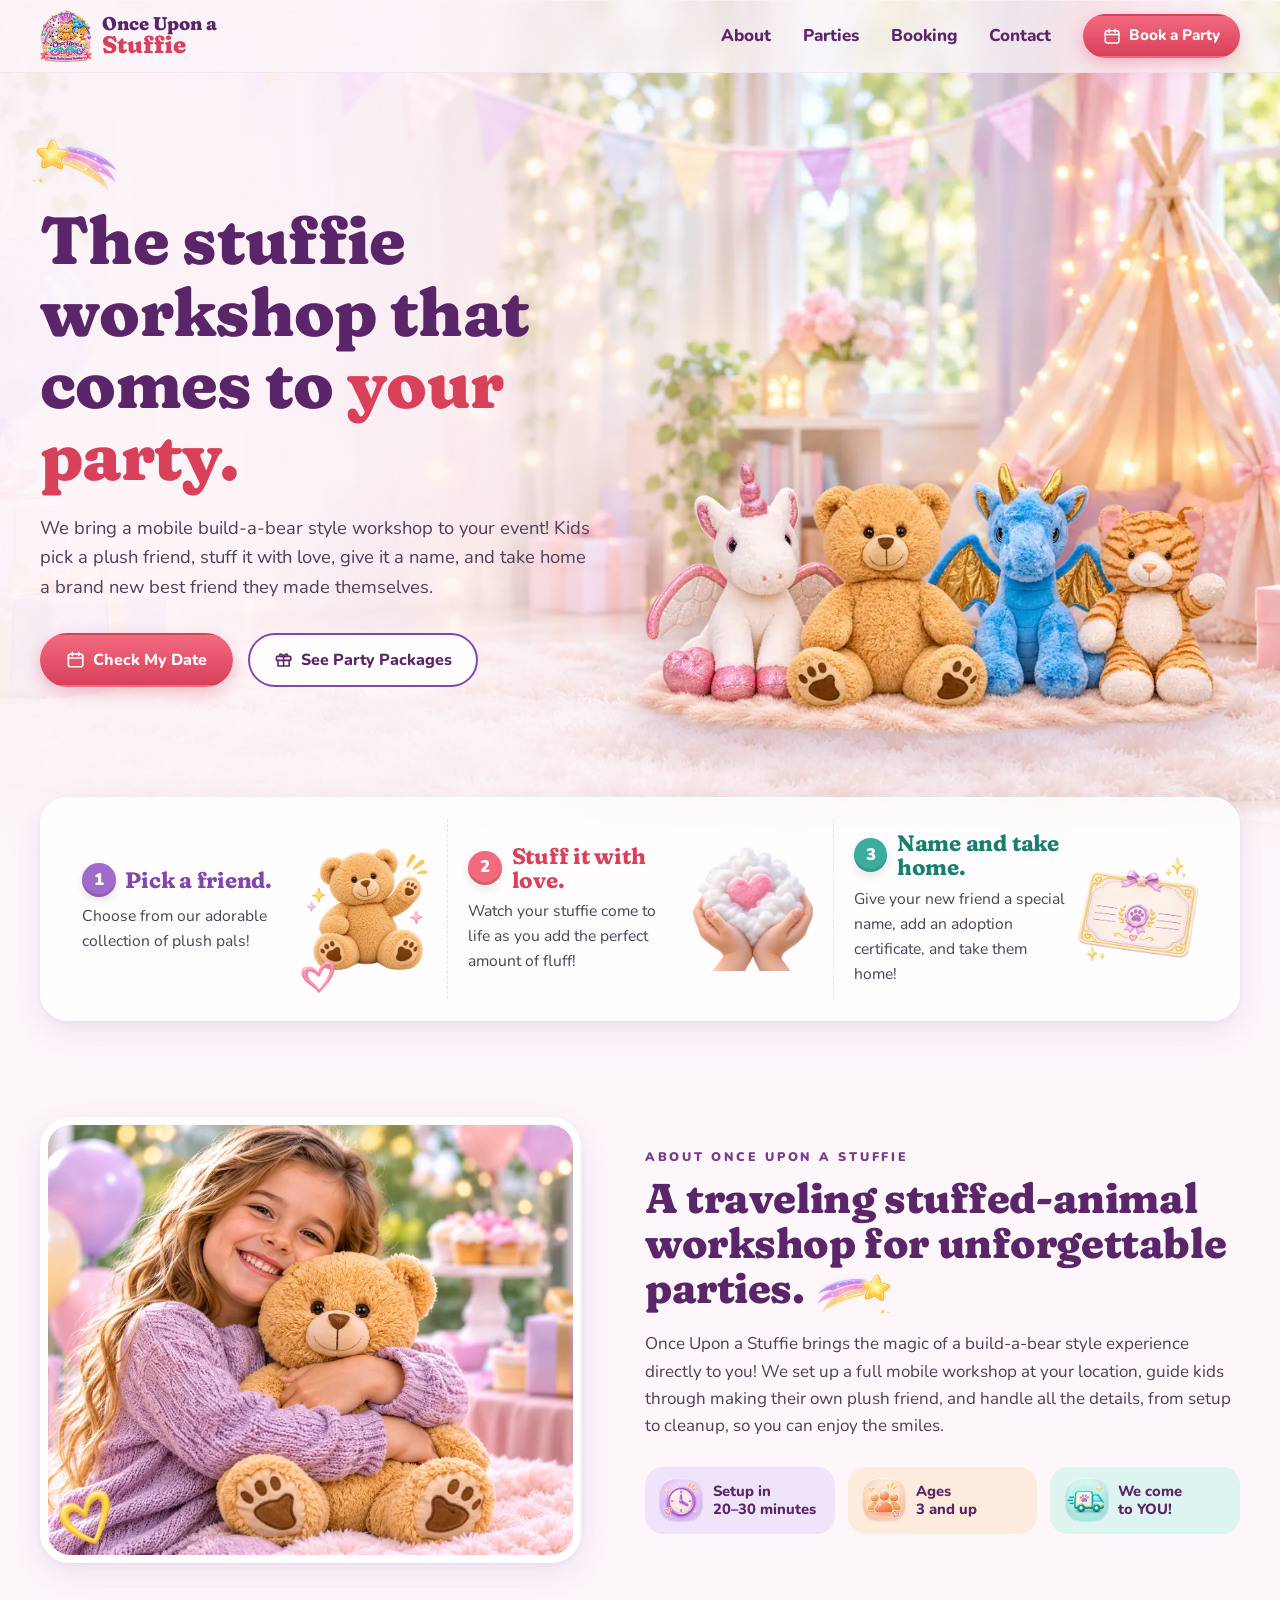
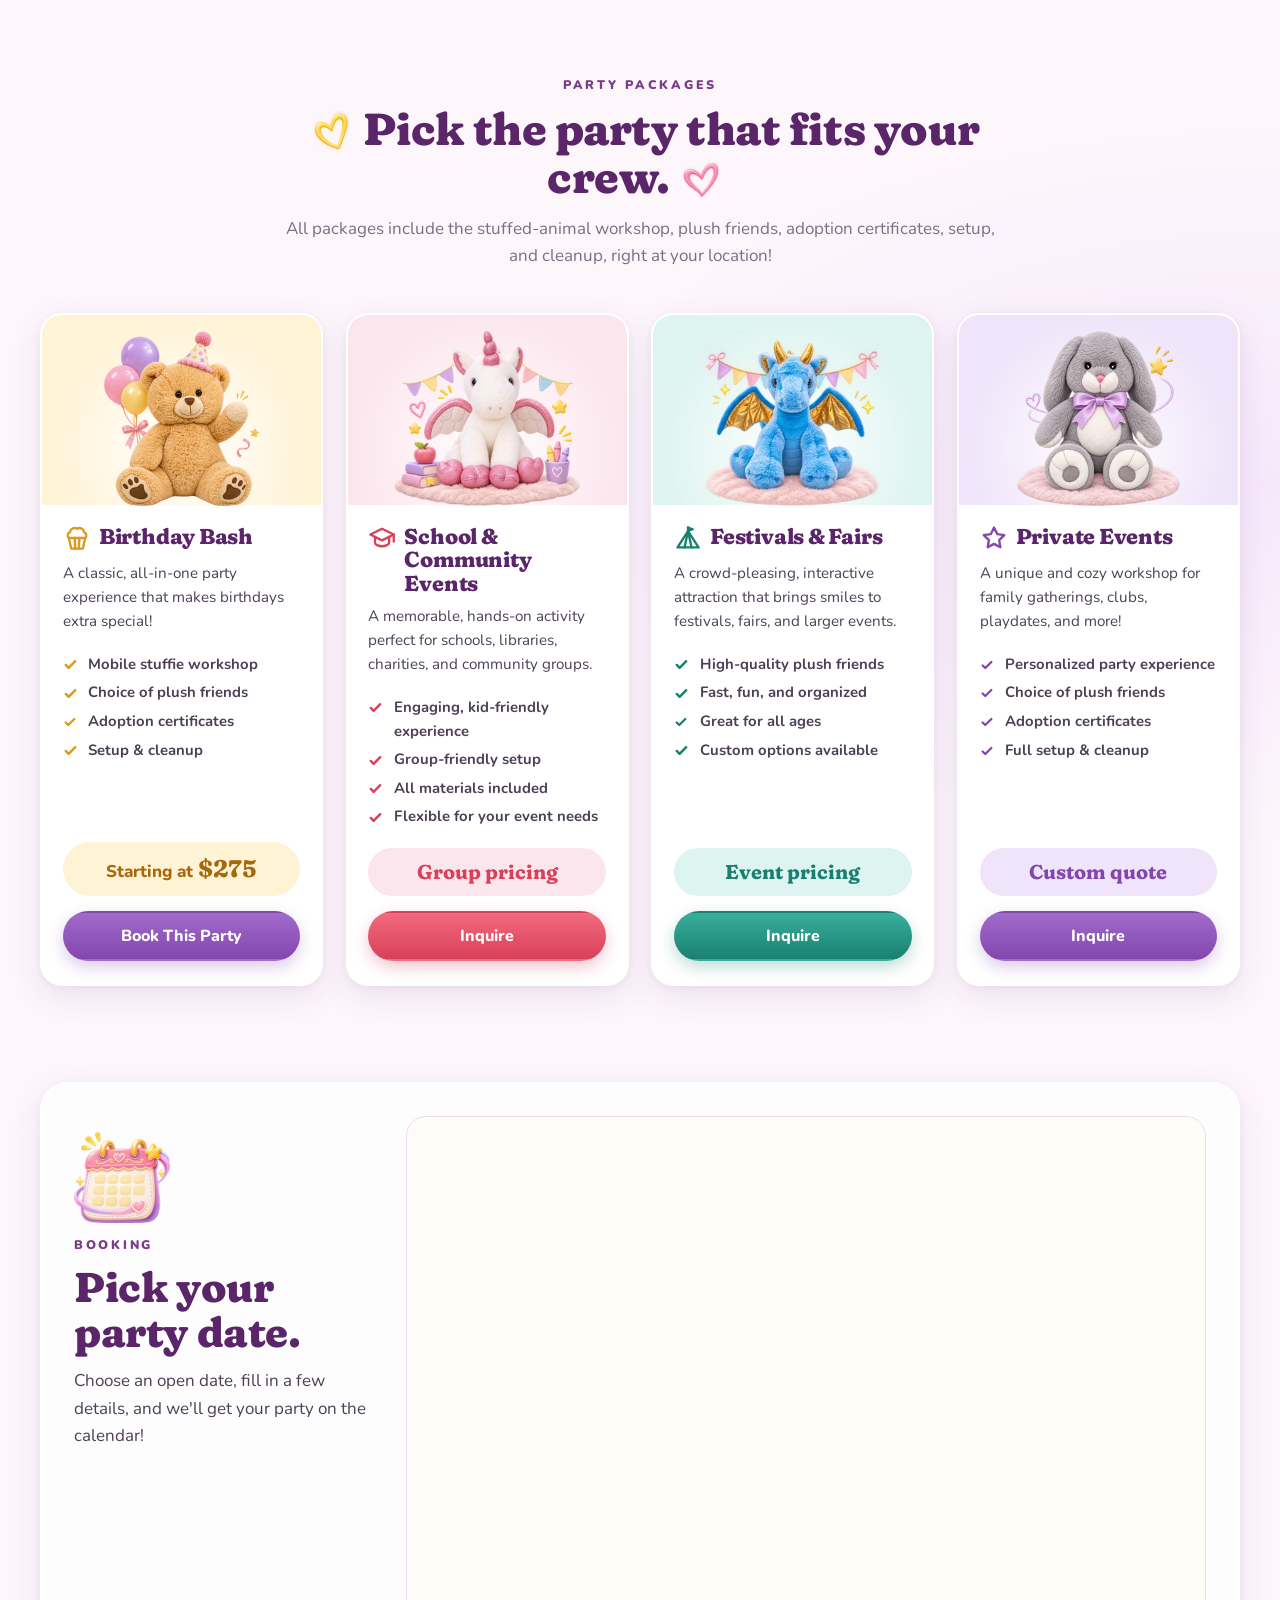
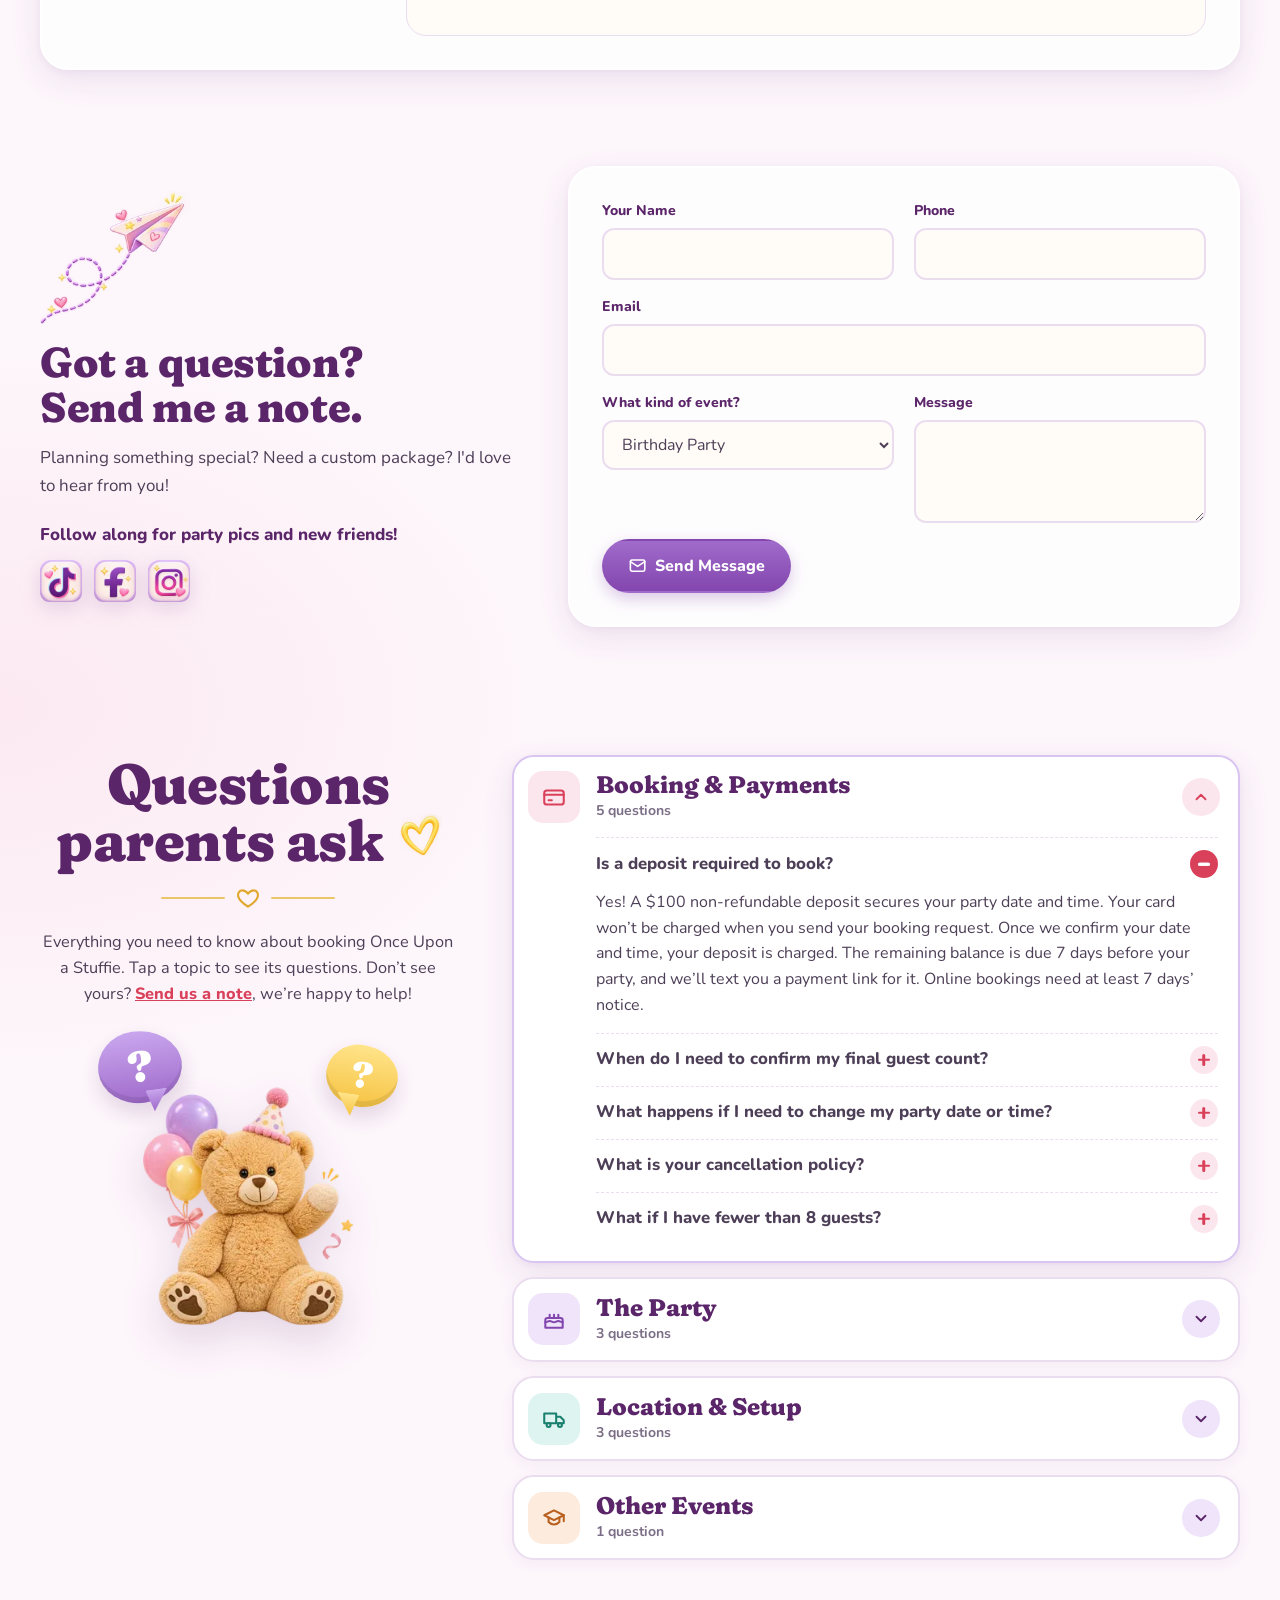
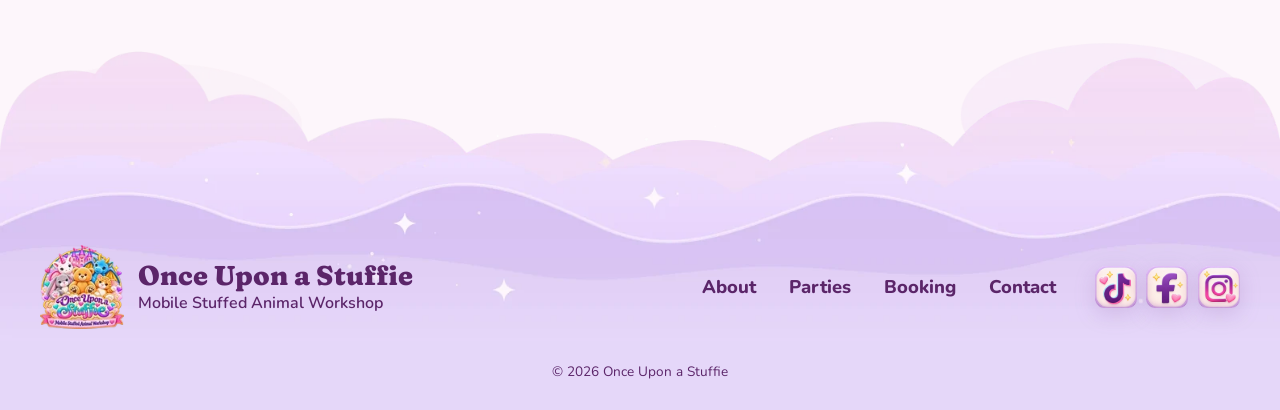
==== commit af455b51: "Footer art, social icons, compact FAQ, quote labels, cache fix" ====
--- a/index.html
+++ b/index.html
@@ -236,9 +236,9 @@
           <p>Planning something special? Need a custom package? I'd love to hear from you!</p>
           <p class="socials-label">Follow along for party pics and new friends!</p>
           <div class="socials">
-            <a class="social social-tiktok" href="https://www.tiktok.com/@onceuponastuffie" target="_blank" rel="noopener" aria-label="Once Upon a Stuffie on TikTok (opens in a new tab)"><img src="/assets/img/social-tiktok.webp" width="144" height="144" alt="" loading="lazy"></a>
-            <a class="social social-facebook" href="https://www.facebook.com/people/Once-Upon-a-Stuffie/61595538784804/" target="_blank" rel="noopener" aria-label="Once Upon a Stuffie on Facebook (opens in a new tab)"><img src="/assets/img/social-facebook.webp" width="144" height="144" alt="" loading="lazy"></a>
-            <a class="social social-instagram" href="https://www.instagram.com/onceuponastuffie" target="_blank" rel="noopener" aria-label="Once Upon a Stuffie on Instagram (opens in a new tab)"><img src="/assets/img/social-instagram.webp" width="144" height="144" alt="" loading="lazy"></a>
+            <a class="social social-tiktok" href="https://www.tiktok.com/@onceuponastuffie" target="_blank" rel="noopener" aria-label="Once Upon a Stuffie on TikTok (opens in a new tab)"><img src="/assets/img/social-tiktok.webp" width="224" height="224" alt="" loading="lazy"></a>
+            <a class="social social-facebook" href="https://www.facebook.com/people/Once-Upon-a-Stuffie/61595538784804/" target="_blank" rel="noopener" aria-label="Once Upon a Stuffie on Facebook (opens in a new tab)"><img src="/assets/img/social-facebook.webp" width="224" height="224" alt="" loading="lazy"></a>
+            <a class="social social-instagram" href="https://www.instagram.com/onceuponastuffie" target="_blank" rel="noopener" aria-label="Once Upon a Stuffie on Instagram (opens in a new tab)"><img src="/assets/img/social-instagram.webp" width="224" height="224" alt="" loading="lazy"></a>
           </div>
         </div>
         <form class="panel contact-form" name="contact" method="POST" data-netlify="true" netlify-honeypot="bot-field" action="/thanks.html">
@@ -467,9 +467,9 @@
         <a href="#contact">Contact</a>
       </nav>
       <div class="socials">
-        <a class="social social-tiktok" href="https://www.tiktok.com/@onceuponastuffie" target="_blank" rel="noopener" aria-label="Once Upon a Stuffie on TikTok (opens in a new tab)"><img src="/assets/img/social-tiktok.webp" width="144" height="144" alt="" loading="lazy"></a>
-        <a class="social social-facebook" href="https://www.facebook.com/people/Once-Upon-a-Stuffie/61595538784804/" target="_blank" rel="noopener" aria-label="Once Upon a Stuffie on Facebook (opens in a new tab)"><img src="/assets/img/social-facebook.webp" width="144" height="144" alt="" loading="lazy"></a>
-        <a class="social social-instagram" href="https://www.instagram.com/onceuponastuffie" target="_blank" rel="noopener" aria-label="Once Upon a Stuffie on Instagram (opens in a new tab)"><img src="/assets/img/social-instagram.webp" width="144" height="144" alt="" loading="lazy"></a>
+        <a class="social social-tiktok" href="https://www.tiktok.com/@onceuponastuffie" target="_blank" rel="noopener" aria-label="Once Upon a Stuffie on TikTok (opens in a new tab)"><img src="/assets/img/social-tiktok.webp" width="224" height="224" alt="" loading="lazy"></a>
+        <a class="social social-facebook" href="https://www.facebook.com/people/Once-Upon-a-Stuffie/61595538784804/" target="_blank" rel="noopener" aria-label="Once Upon a Stuffie on Facebook (opens in a new tab)"><img src="/assets/img/social-facebook.webp" width="224" height="224" alt="" loading="lazy"></a>
+        <a class="social social-instagram" href="https://www.instagram.com/onceuponastuffie" target="_blank" rel="noopener" aria-label="Once Upon a Stuffie on Instagram (opens in a new tab)"><img src="/assets/img/social-instagram.webp" width="224" height="224" alt="" loading="lazy"></a>
       </div>
       <p class="copyright">© <span data-year>2026</span> Once Upon a Stuffie</p>
     </div>
--- a/assets/css/styles.css
+++ b/assets/css/styles.css
@@ -623,3 +623,41 @@
 }
 .social img { width: 100%; height: 100%; display: block; filter: drop-shadow(0 6px 10px rgba(120, 70, 150, .18)); }
 .social:hover, .social:focus-visible, .site-footer .social:hover, .site-footer .social:focus-visible { background: none; transform: translateY(-3px) rotate(-3deg); }
+
+/* ---------- Footer: Kat's footer art (desktop + mobile) ---------- */
+.site-footer {
+  --art-h: calc(100vw * 376 / 1600);
+  min-height: 0;
+  justify-content: flex-start;
+  padding: calc(var(--art-h) * .68) 0 1.75rem;
+  background:
+    url("/assets/img/footer-clouds-desktop.webp") center top / 100% auto no-repeat,
+    linear-gradient(to bottom, transparent calc(var(--art-h) - 2px), #E5D7F9 calc(var(--art-h) - 2px));
+}
+@media (max-width: 900px) {
+  .site-footer {
+    --art-h: calc(100vw * 376 / 1600);
+    padding-top: calc(var(--art-h) * .68);
+    background-size: 100% auto, auto;
+  }
+}
+@media (max-width: 700px) {
+  .site-footer {
+    --art-h: calc(100vw * 972 / 860);
+    padding-top: calc(var(--art-h) * .56);
+    background:
+      url("/assets/img/footer-clouds-mobile.webp") center top / 100% auto no-repeat,
+      linear-gradient(to bottom, transparent calc(var(--art-h) - 2px), #E7D9FC calc(var(--art-h) - 2px));
+  }
+}
+
+/* Footer row: logo | menu | icons, icons smaller and never dropping under */
+.footer-inner { display: grid; grid-template-columns: auto 1fr auto; align-items: center; column-gap: clamp(1.25rem, 3vw, 2.5rem); row-gap: 1rem; }
+.footer-inner > nav { justify-self: end; gap: clamp(1.25rem, 2.6vw, 3rem); }
+.footer-inner .copyright { grid-column: 1 / -1; }
+.social, .site-footer .social { width: 42px; height: 42px; border-radius: 12px; }
+.site-footer .socials { gap: .6rem; flex-wrap: nowrap; }
+@media (max-width: 900px) {
+  .footer-inner { grid-template-columns: 1fr; justify-items: center; }
+  .footer-inner > nav { justify-self: center; }
+}
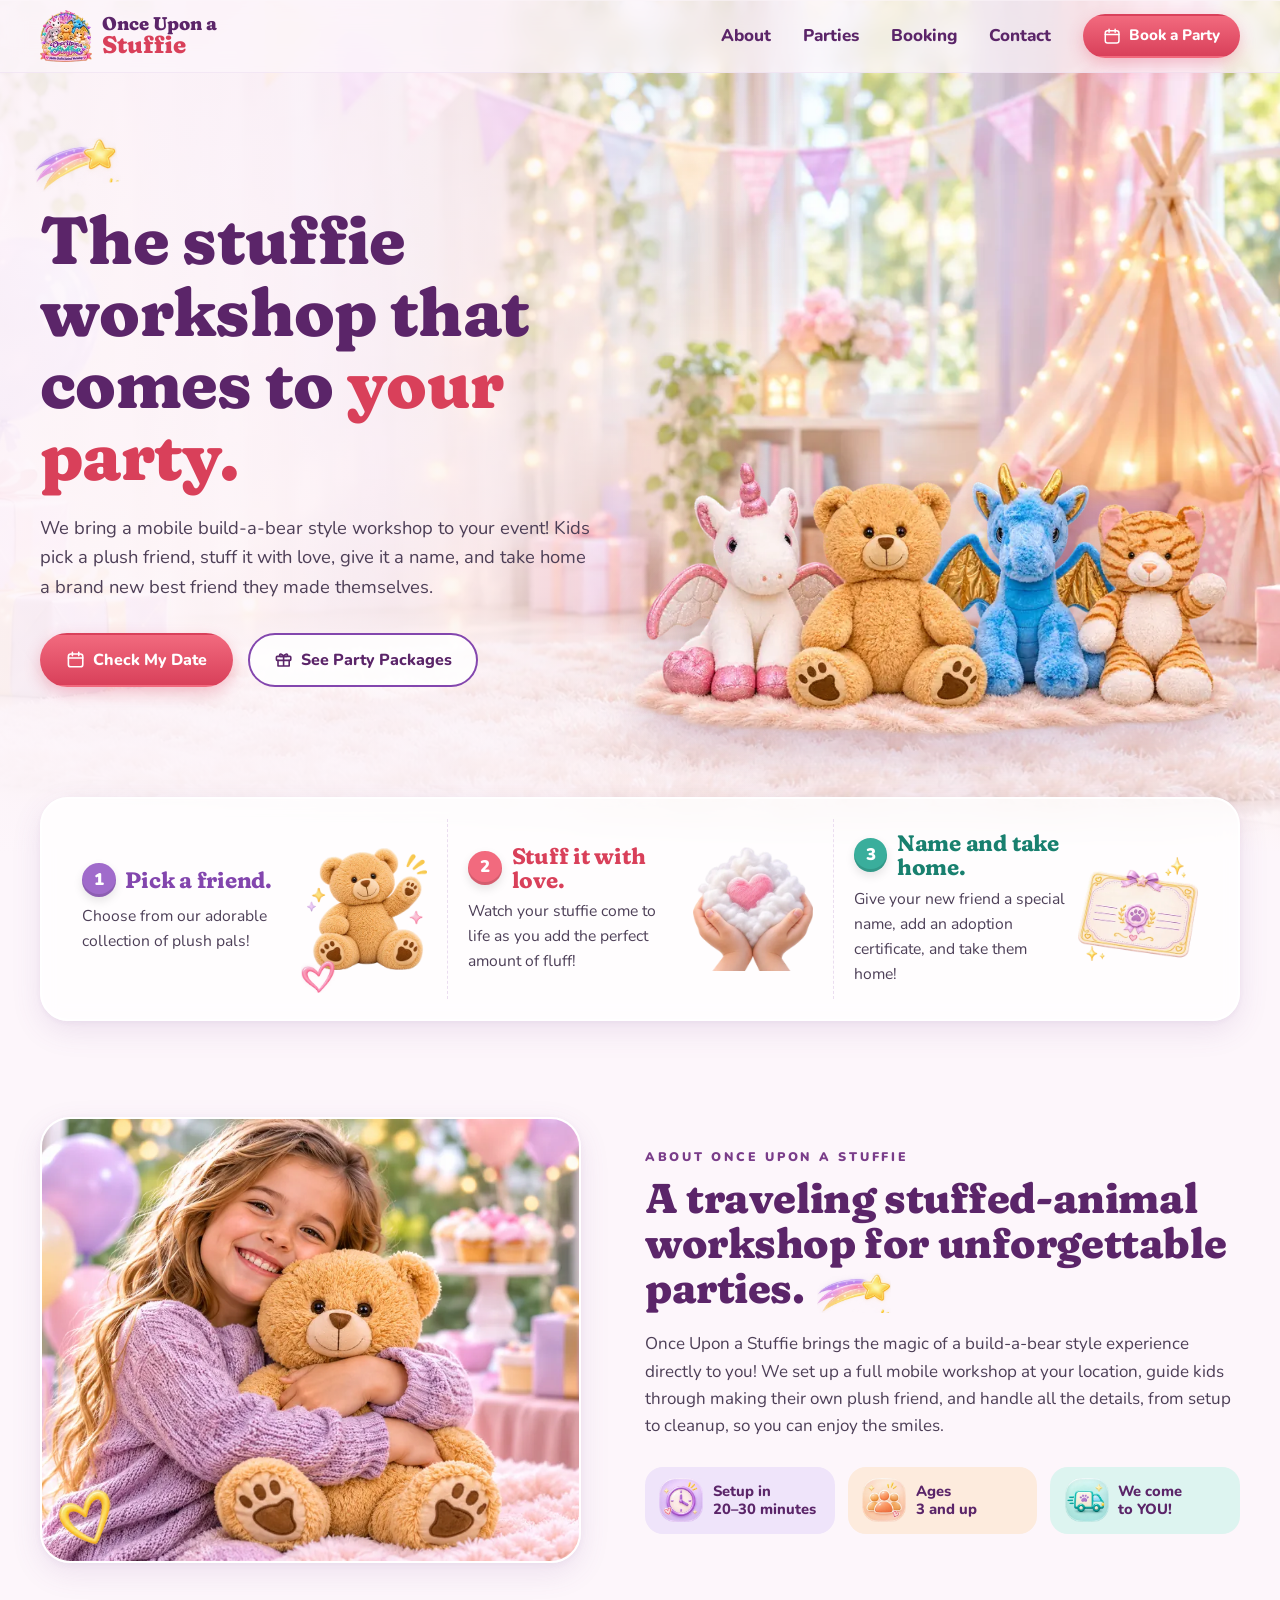
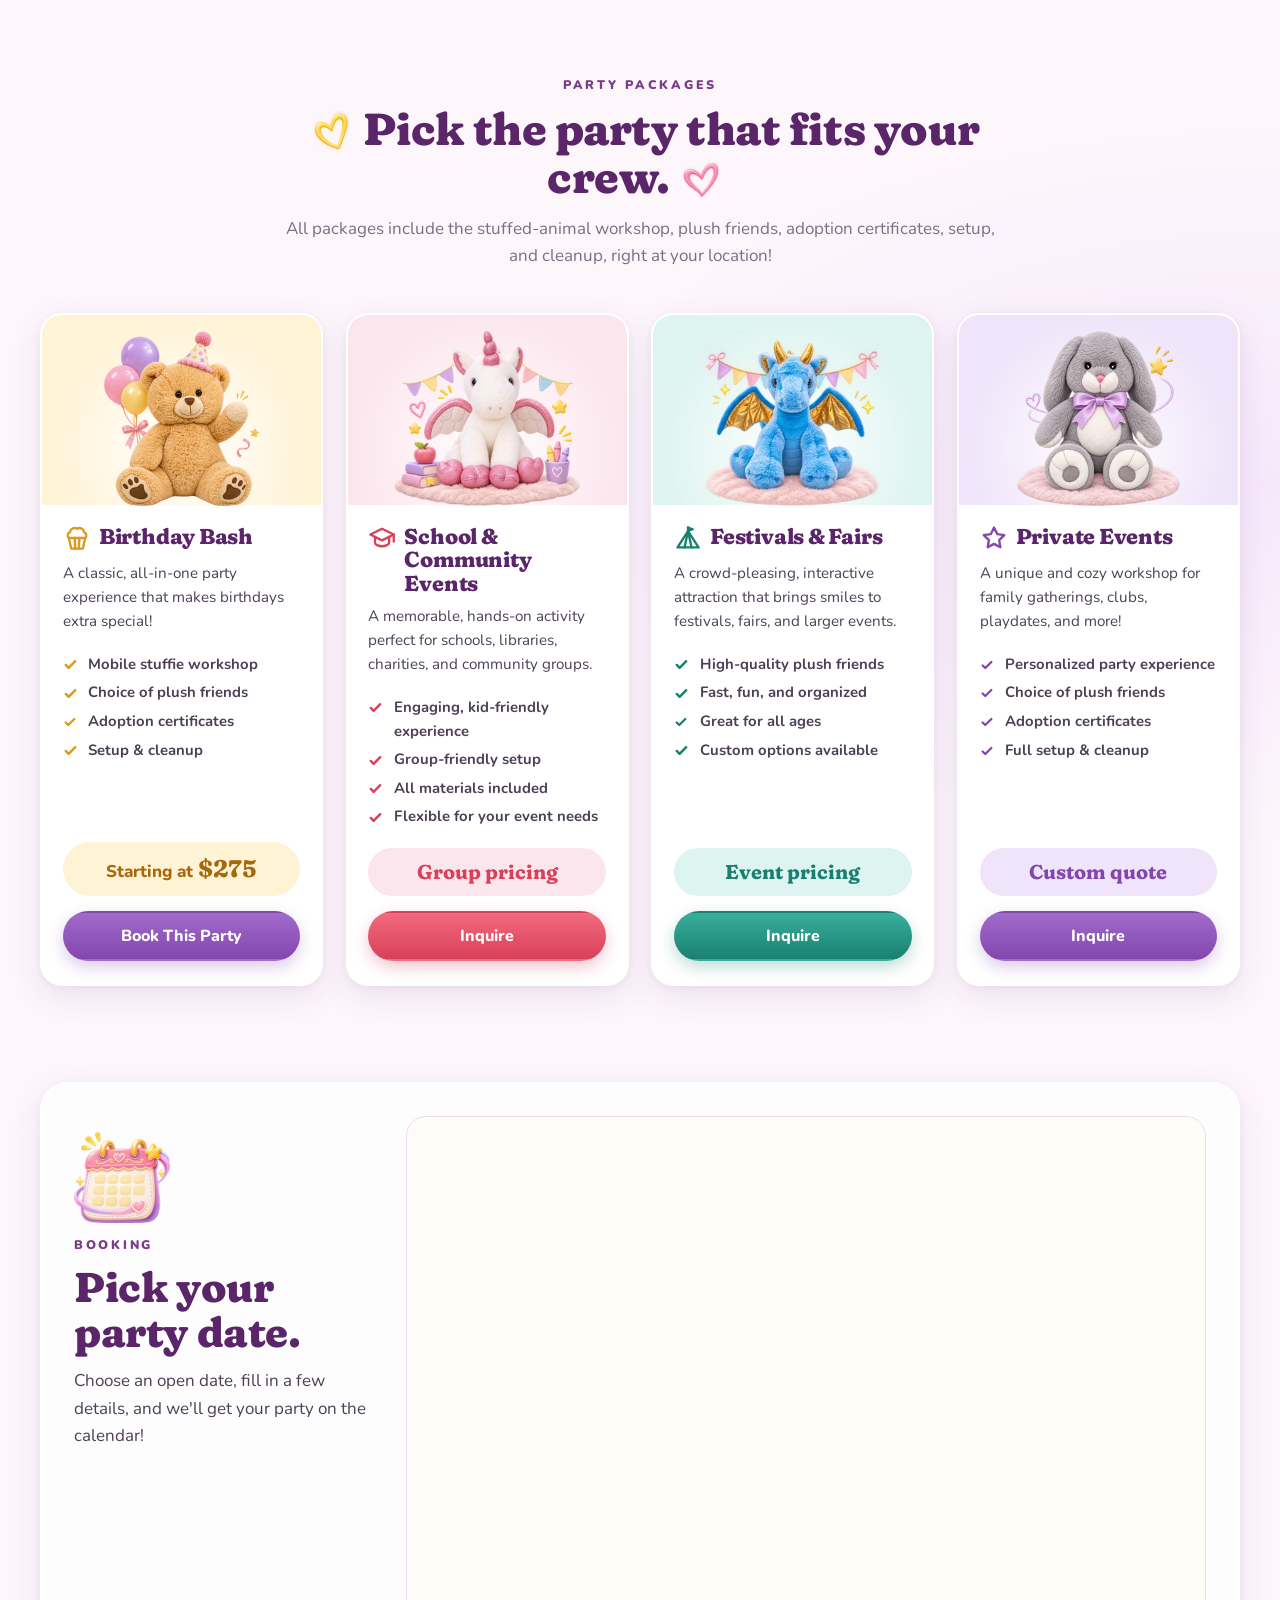
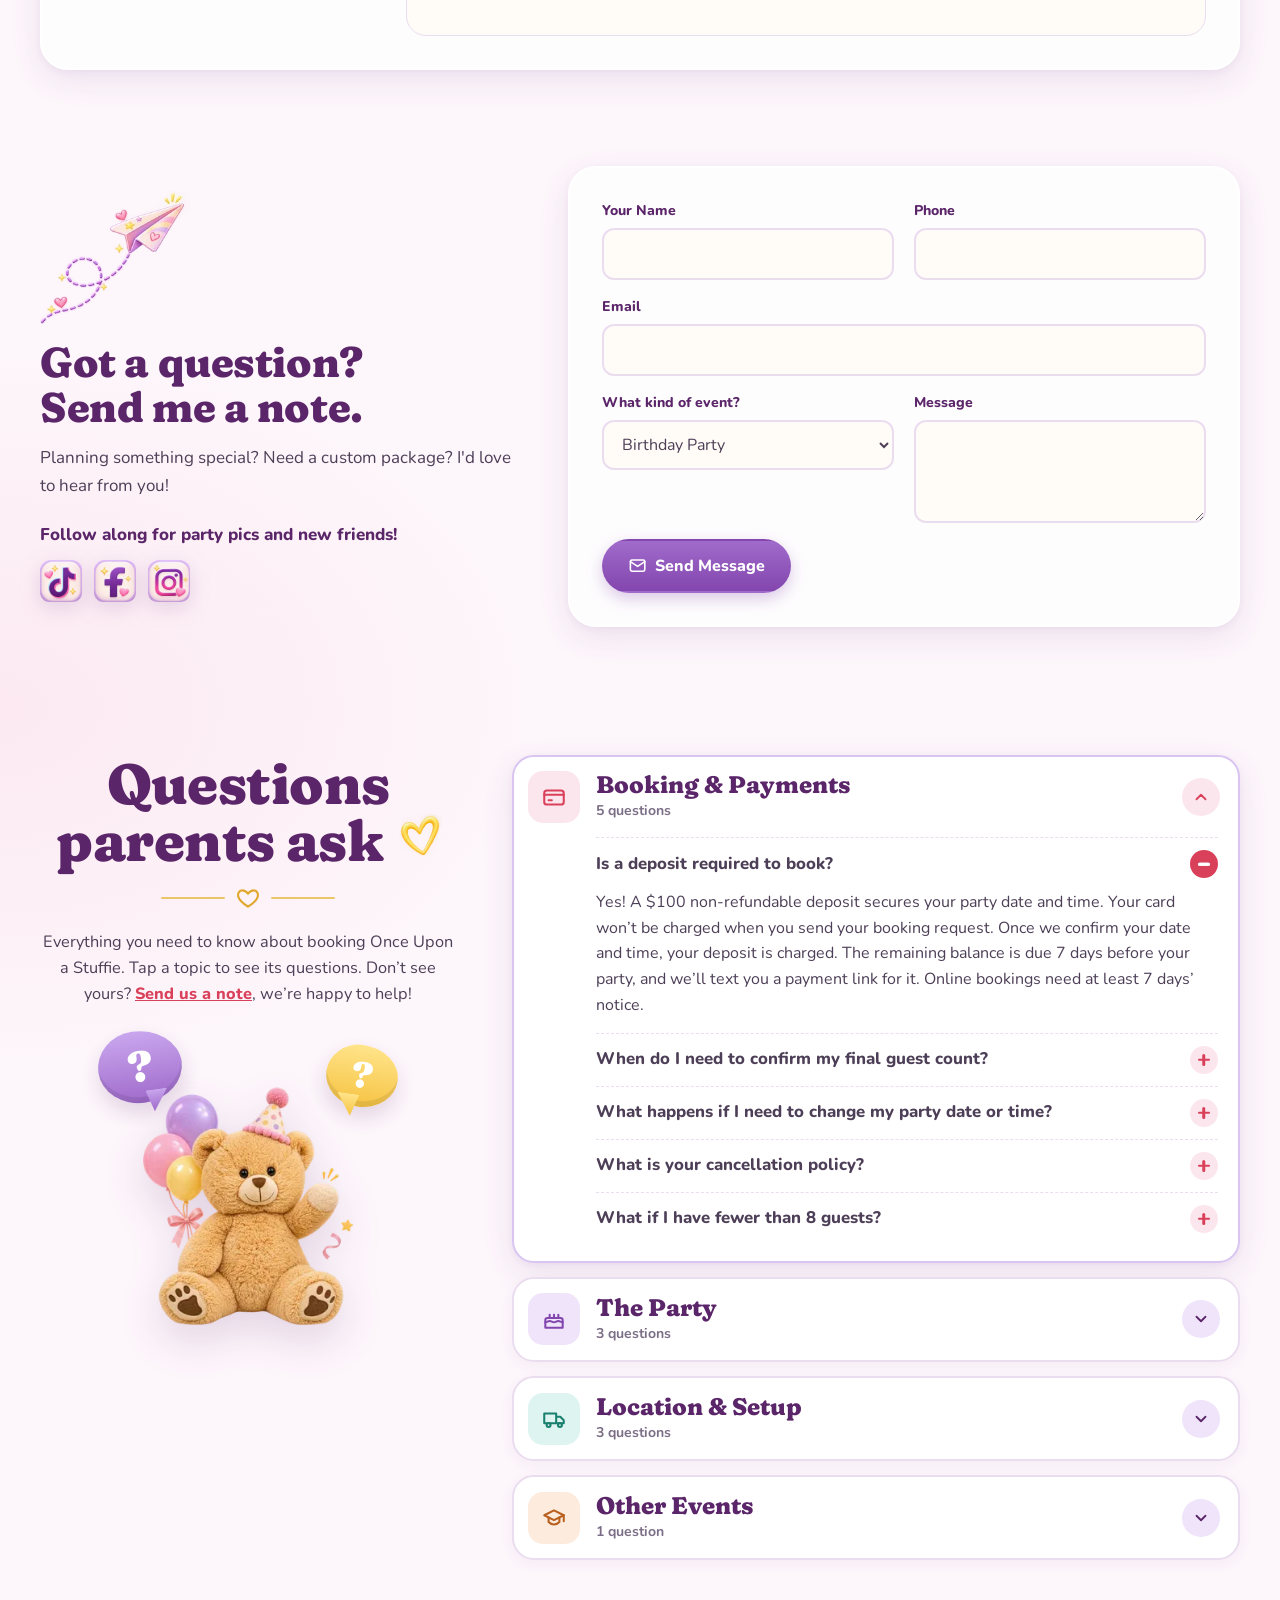
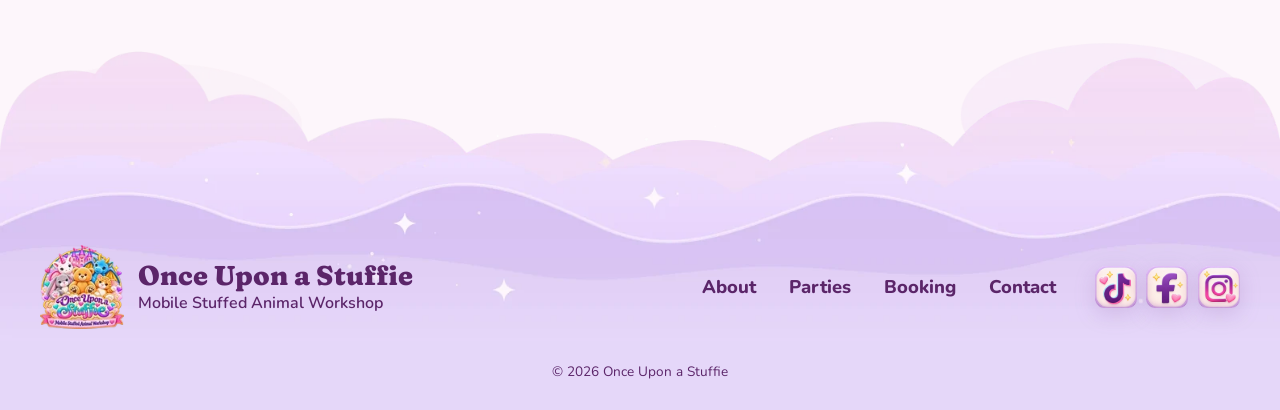
==== commit b3f61157: "Add GoatCounter visitor stats" ====
--- a/index.html
+++ b/index.html
@@ -487,5 +487,6 @@
   </svg>
 
   <script src="/assets/js/main.js?v=3" defer></script>
+  <script data-goatcounter="https://onceuponastuffie.goatcounter.com/count" async src="//gc.zgo.at/count.js"></script>
 </body>
 </html>
--- a/assets/css/styles.css
+++ b/assets/css/styles.css
@@ -52,7 +52,7 @@
     radial-gradient(1200px 600px at 100% 40%, #F6E8FB 0%, transparent 60%),
     radial-gradient(900px 600px at 0% 75%, #FCE9F1 0%, transparent 60%),
     var(--bg);
-  overflow-x: hidden;
+  overflow-x: hidden; overflow-x: clip;
 }
 img { max-width: 100%; height: auto; display: block; }
 a { color: inherit; }
@@ -139,7 +139,7 @@
 .hero-copy { position: relative; max-width: 560px; }
 .hero h1 { font-size: clamp(2.6rem, 5.2vw, 4.4rem); font-weight: 800; }
 .hero h1 em { font-style: normal; color: var(--coral); }
-.deco-hero-star { position: absolute; width: clamp(80px, 8vw, 120px); left: clamp(-64px, -4vw, -8px); top: -52px; transform: scaleX(-1) rotate(-8deg); opacity: .95; }
+.deco-hero-star { position: absolute; width: clamp(80px, 8vw, 120px); left: clamp(-64px, -4vw, -8px); top: -52px; transform: rotate(-8deg); opacity: .95; }
 .lead { margin-top: 1.25rem; font-size: 1.15rem; max-width: 30em; }
 .hero-actions { display: flex; flex-wrap: wrap; gap: .9rem; margin-top: 2rem; }
 .hero-art { position: relative; display: grid; justify-items: center; align-content: center; gap: clamp(1rem, 2vw, 1.75rem); padding-top: calc(clamp(220px, 22vw, 320px) + clamp(1rem, 2vw, 1.75rem)); }
@@ -176,7 +176,7 @@
 .about { padding-block: 6rem 4rem; }
 .about-inner { display: grid; grid-template-columns: 1fr 1.1fr; gap: 4rem; align-items: center; }
 .about-photo { margin: 0; position: relative; }
-.about-photo > img:first-child { border-radius: 30px; border: 8px solid #fff; box-shadow: var(--shadow); aspect-ratio: 4 / 3.3; object-fit: cover; width: 100%; }
+.about-photo > img:first-child { border-radius: 30px; border: 2px solid #fff; box-shadow: var(--shadow); aspect-ratio: 4 / 3.3; object-fit: cover; width: 100%; }
 .deco-about-hearts { position: absolute; width: 54px; left: 18px; bottom: 18px; }
 .about h2 { font-size: clamp(1.9rem, 3.3vw, 2.6rem); font-weight: 800; }
 .deco-inline-star { display: inline-block; width: 74px; vertical-align: middle; margin-left: .25rem; }
@@ -661,3 +661,49 @@
   .footer-inner { grid-template-columns: 1fr; justify-items: center; }
   .footer-inner > nav { justify-self: center; }
 }
+
+/* Steps on iPad landscape: picture on top, centered text below */
+@media (max-width: 1100px) and (min-width: 901px) {
+  .step { grid-template-columns: 1fr; justify-items: center; align-content: start; text-align: center; padding: .5rem 1rem 1rem; }
+  .step img:not(.deco) { order: -1; width: auto; height: 104px; object-fit: contain; justify-self: center; margin: 0 0 .5rem; }
+  .step h2 { justify-content: center; }
+}
+
+/* About on tablets: photo and copy side by side, pills stacked */
+@media (min-width: 768px) and (max-width: 1279px) {
+  .about-inner { grid-template-columns: 1fr 1fr; gap: clamp(2rem, 4vw, 3.5rem); align-items: center; }
+  .chips { grid-template-columns: 1fr; max-width: 320px; gap: .6rem; }
+  .about-inner { align-items: stretch; }
+  .about-photo { height: 100%; }
+  .about-photo > img:first-child { height: 100%; aspect-ratio: auto; object-position: 40% 50%; }
+}
+
+/* Lock page scroll while the mobile menu is open */
+html.nav-open { overflow: hidden; overscroll-behavior: none; }
+
+/* Mobile hero: room photo sized to the top of the hero, stuffies sit on it */
+@media (max-width: 900px) {
+  .hero-bg { bottom: auto; height: clamp(380px, 100vw, 640px); }
+  .hero-bg img { object-position: 62% 60%; }
+  .hero::before { background: linear-gradient(180deg, rgba(253, 246, 251, .25) 0%, rgba(253, 246, 251, .2) clamp(180px, 50vw, 340px), var(--bg) clamp(380px, 100vw, 640px)); }
+  .hero-art { padding-top: clamp(110px, 30vw, 200px); }
+  .hero-inner { padding-block: 1rem 4rem; gap: 2.25rem; }
+}
+
+/* Mobile menu attached to the header: same surface, no gap, full width */
+@media (max-width: 900px) {
+  .site-nav {
+    top: 100%; left: 0; right: 0; margin-top: -1px;
+    padding: .5rem 1rem 1.25rem; border-radius: 0 0 24px 24px;
+    background: #FDF6FB; box-shadow: 0 18px 30px rgba(91, 37, 105, .14);
+    border-top: 1px solid rgba(235, 221, 240, .8);
+    transform: translateY(-6px);
+  }
+  .site-nav.is-open { transform: none; }
+  html.nav-open .site-header { background: #FDF6FB; border-bottom-color: transparent; }
+}
+
+/* Mobile: breathing room between the hero buttons and the steps card */
+@media (max-width: 900px) {
+  .steps-wrap { margin-top: -1.5rem; }
+}
